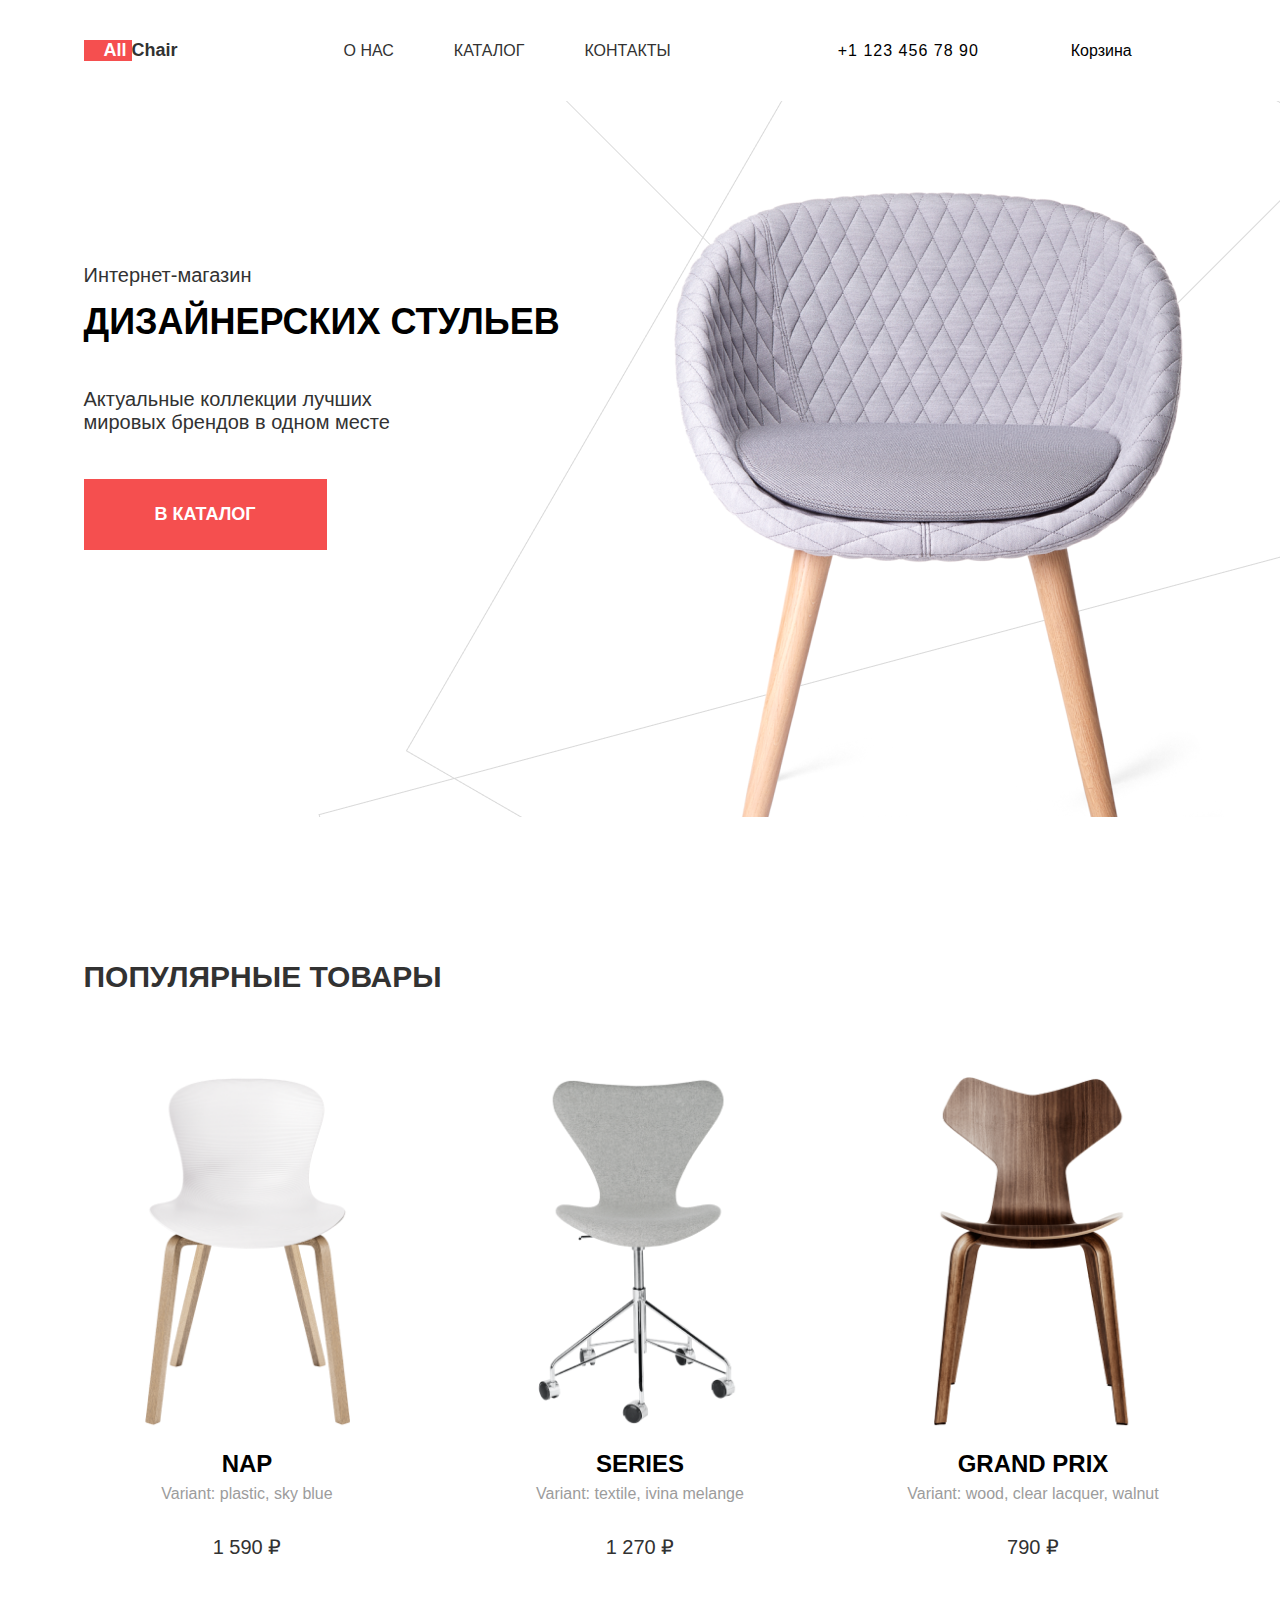
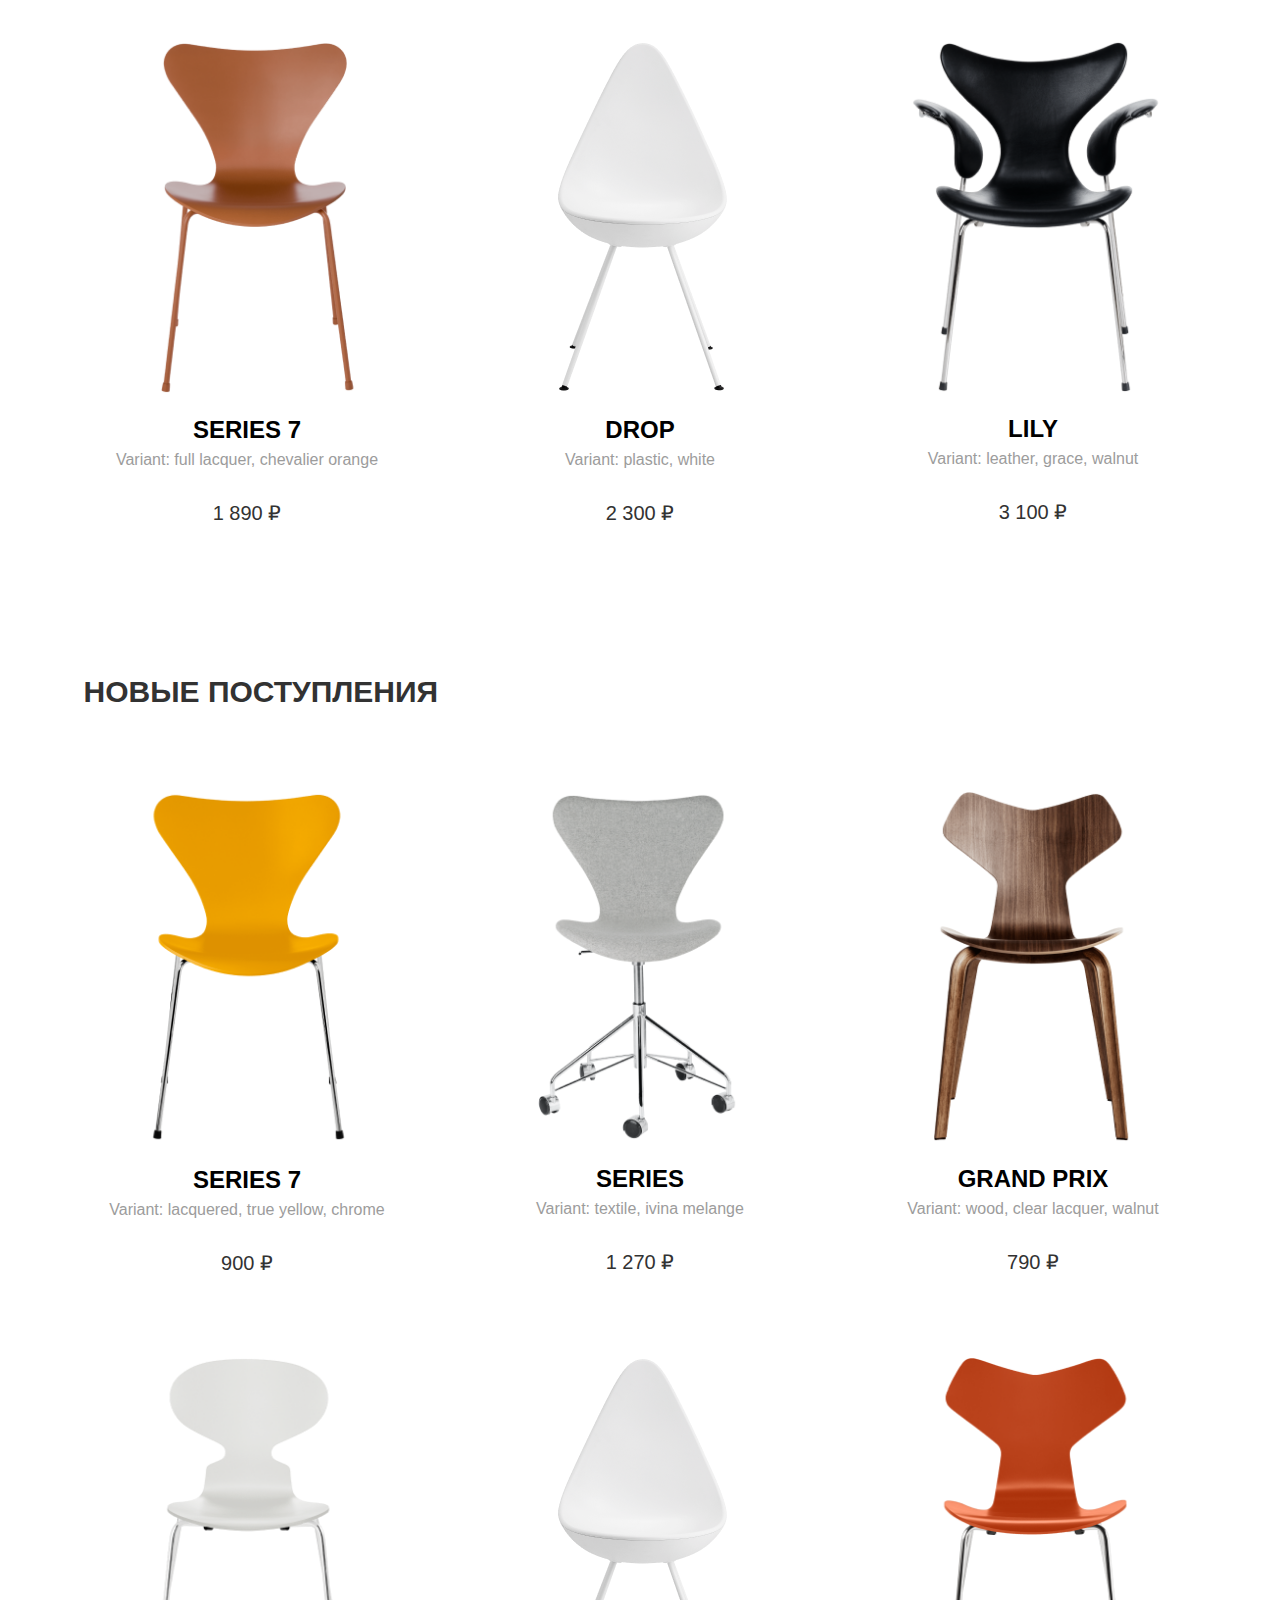
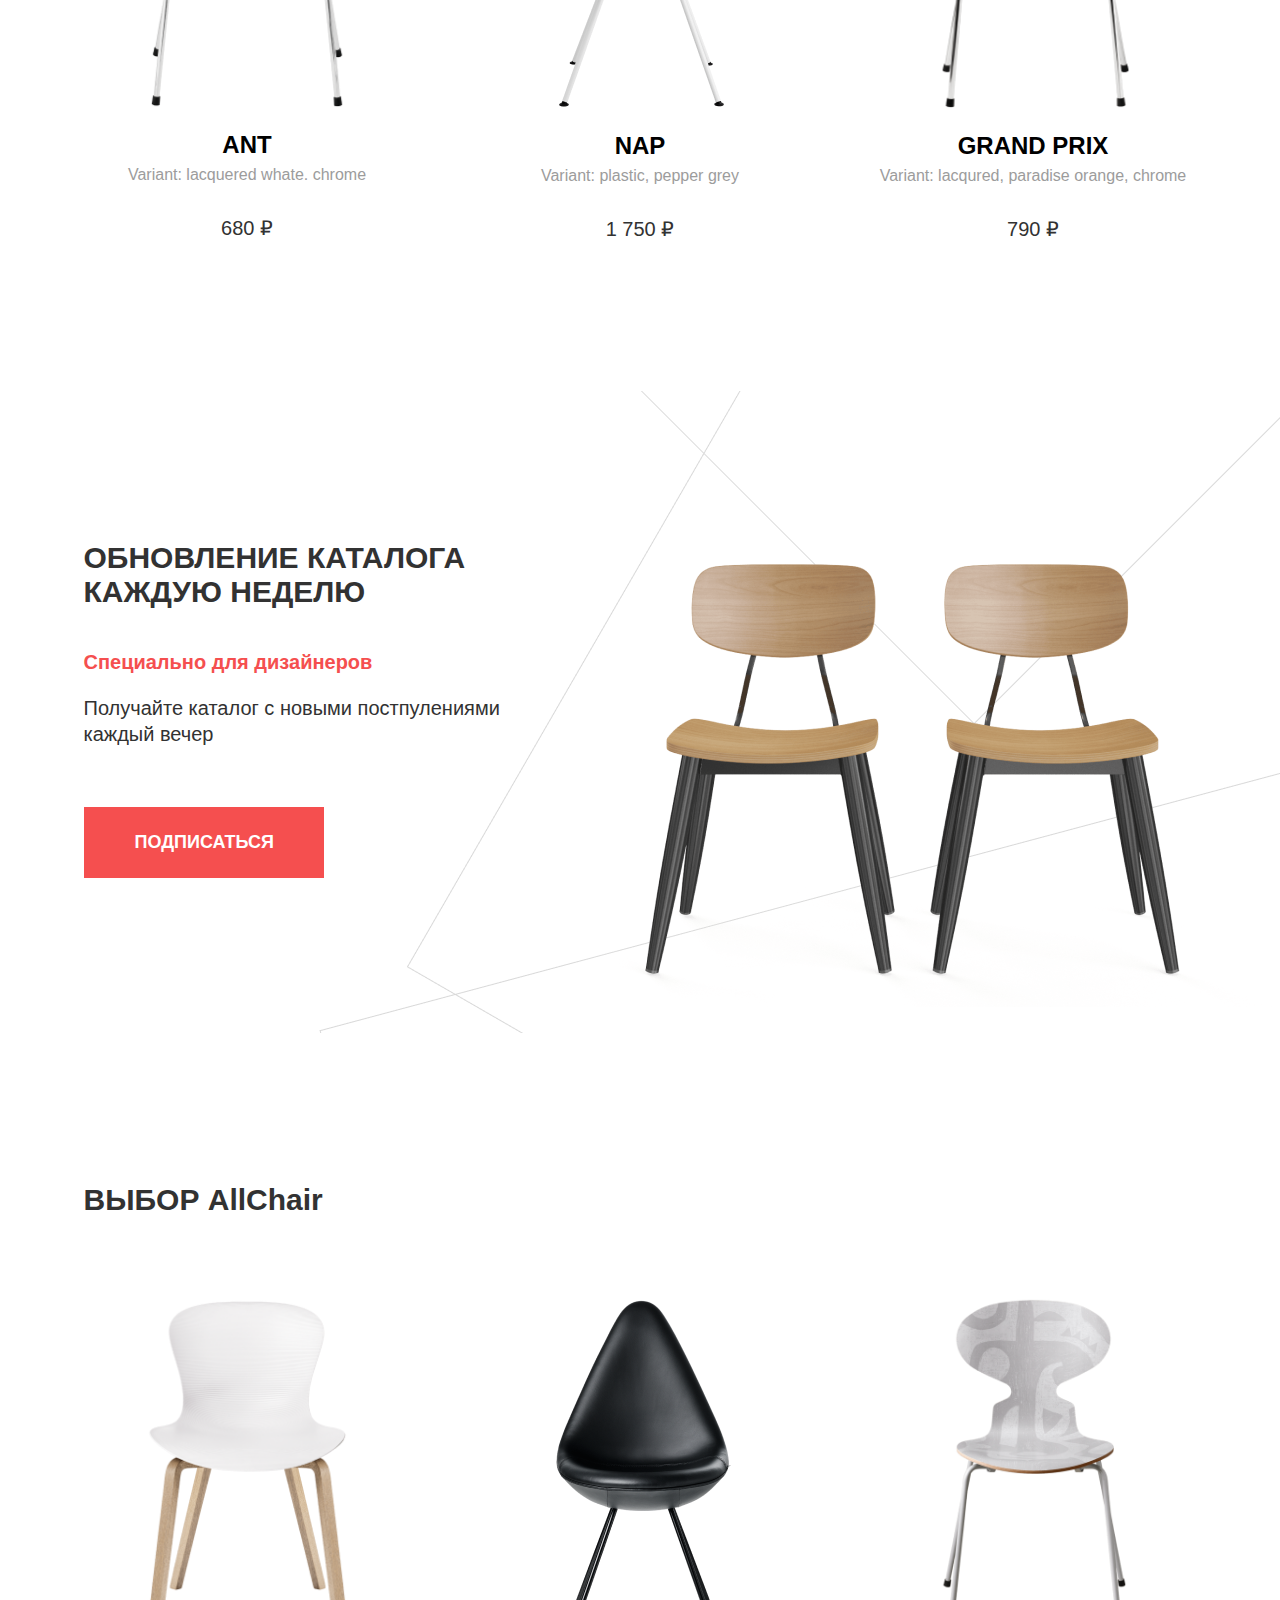
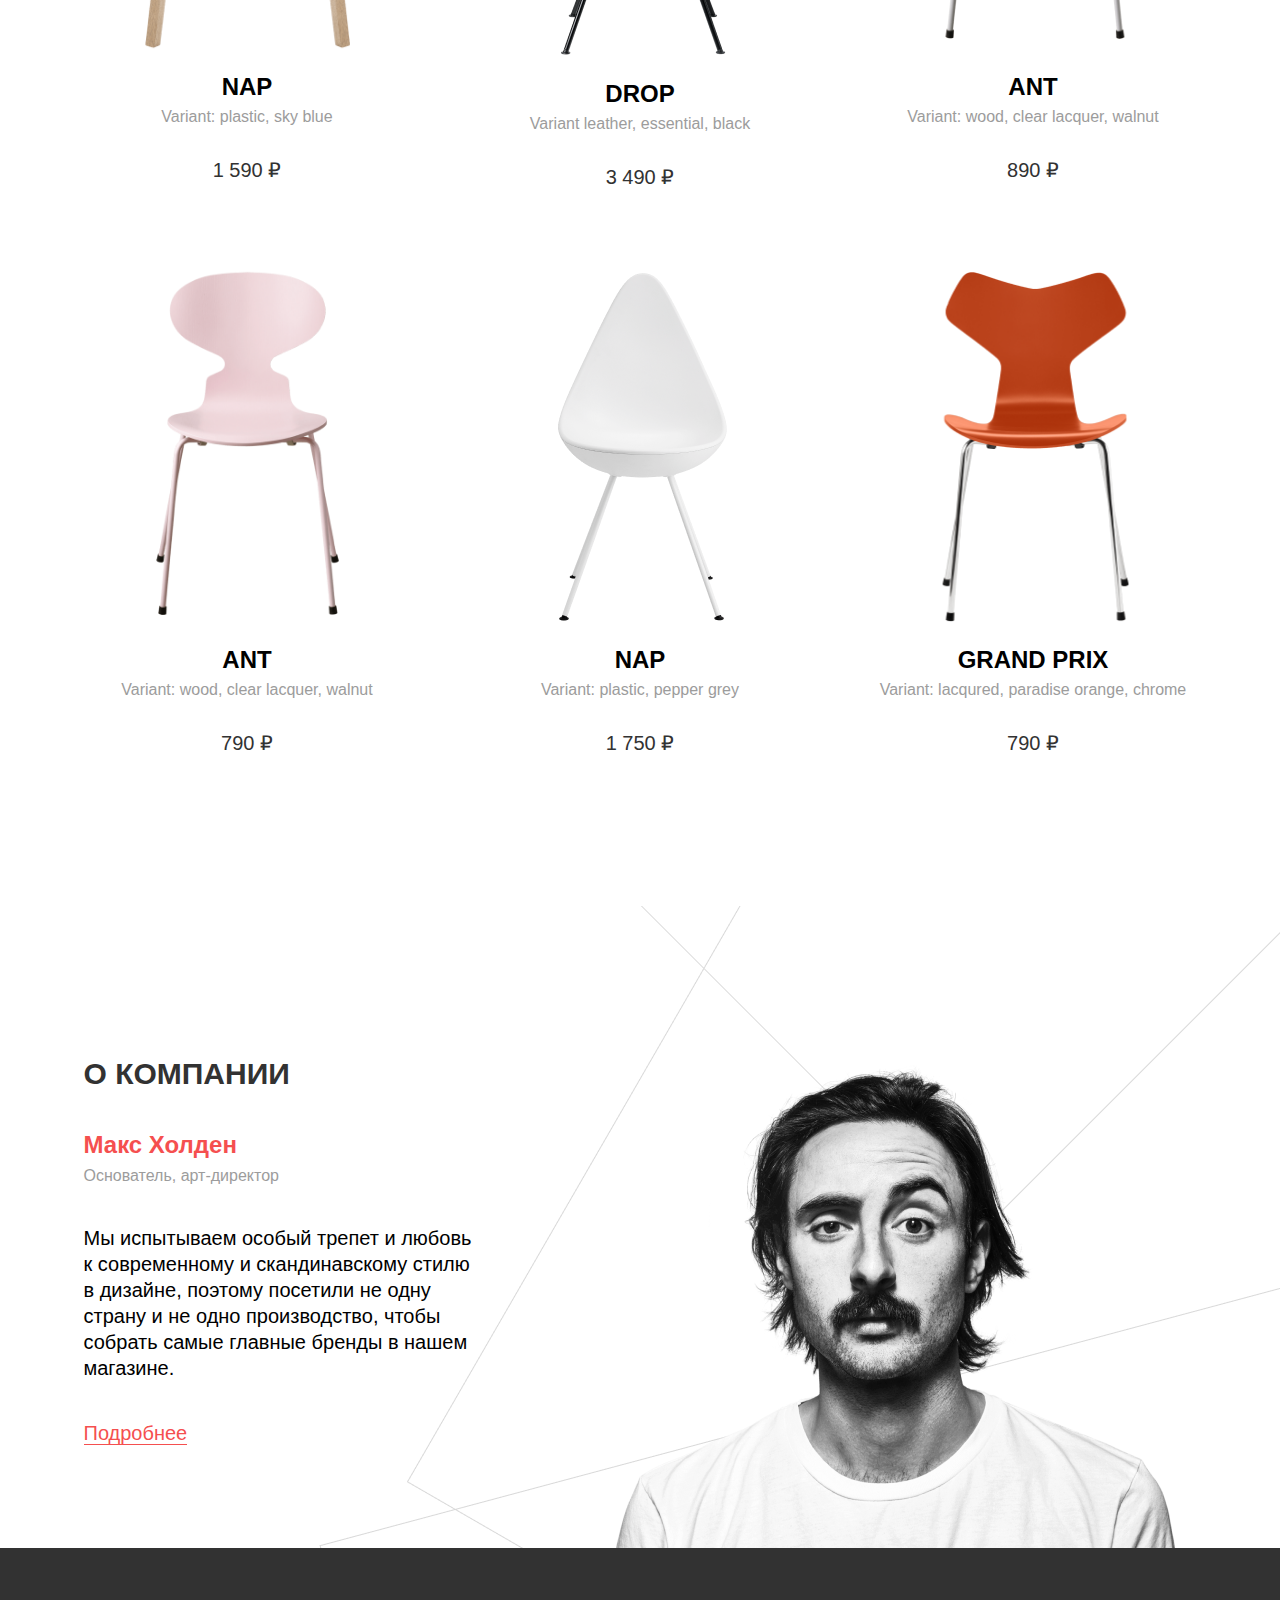
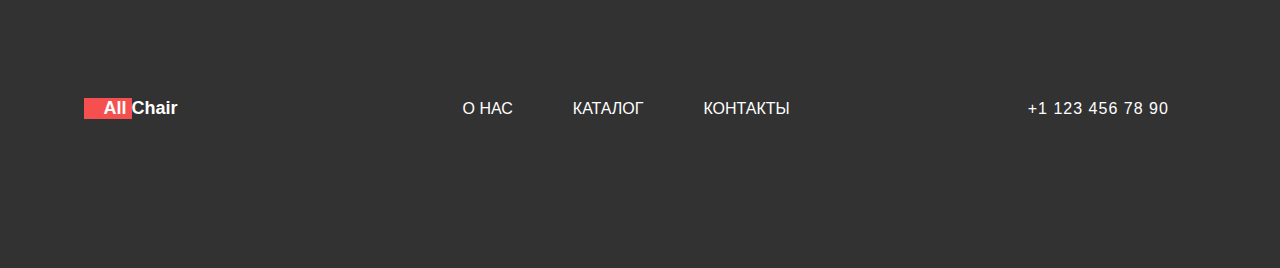
==== templates/index.html @ 181c8346 "Доделал рендер товара при клике" ====
<!DOCTYPE html>
<html lang="en">
<head>
    <meta charset="UTF-8">
    <title>Title</title>
    <link rel="stylesheet" href="../style/main/main.css">
</head>
<body>
<header>
    <div class="container">
        <div class="header__content">
            <section class="pink_bg logo">
                <a href="index.html">
                    <p class="logo__name"><span>All</span> Chair</p>
                </a>
            </section>
            <nav class="navigation">
                <ul>
                    <li class="navigation__text"><a href="about_us.html"><p>О НАС</p></a></li>
                    <li class="navigation__text"><a href="catalog.html"><p>КАТАЛОГ</p></a></li>
                    <li class="navigation__text"><a href="contact.html"><p>КОНТАКТЫ</p></a></li>
                </ul>
            </nav>
            <section class="header__content__phone">
                <p>+1 123 456 78 90</p>
            </section>
            <section class="header__content__cart">
                <p>Корзина</p>
            </section>
        </div>
    </div>
</header>
<div class="banner">
    <div class="container">
        <div class="banner__text">
            <p>Интернет-магазин</p>
            <h2>ДИЗАЙНЕРСКИХ СТУЛЬЕВ</h2>
            <p>Актуальные коллекции лучших<br>
                мировых брендов в одном месте</p>
            <a href="catalog.html"><button class="btn">В КАТАЛОГ</button></a>
        </div>
        <img class="banner__img" src="../img/other/banner.png" alt="">
    </div>
</div>
<main class="main">
    <div class="main__content container">
        <div class="goods">
            <h1 class="category">ПОПУЛЯРНЫЕ ТОВАРЫ</h1>
            <div class="goods__content popular-goods">
                <div class="product">
                    <img src="../img/products/Nap.png" alt="Nap">
                    <p class="product__name">NAP</p>
                    <p class="product__characteristics">Variant: plastic, sky blue</p>
                    <p class="product__price">1 590 ₽</p>
                </div>
                <div class="product">
                    <img src="../img/products/Series.png" alt="SERIES">
                    <p class="product__name">SERIES</p>
                    <p class="product__characteristics">Variant: textile, ivina melange</p>
                    <p class="product__price">1 270 ₽</p>
                </div>
                <div class="product">
                    <img src="../img/products/Grand%20Prix.png" alt="GRAND PRIX">
                    <p class="product__name">GRAND PRIX</p>
                    <p class="product__characteristics">Variant: wood, clear lacquer, walnut</p>
                    <p class="product__price">790 ₽</p>
                </div>
                <div class="product">
                    <img src="../img/products/Series_7.png" alt="Series_7">
                    <p class="product__name">SERIES 7</p>
                    <p class="product__characteristics">Variant: full lacquer, chevalier orange</p>
                    <p class="product__price">1 890 ₽</p>
                </div>
                <div class="product">
                    <img src="../img/products/Drop.png" alt="DROP">
                    <p class="product__name">DROP</p>
                    <p class="product__characteristics">Variant: plastic, white</p>
                    <p class="product__price">2 300 ₽</p>
                </div>
                <div class="product">
                    <img src="../img/products/Lily.png" alt="LILY">
                    <p class="product__name">LILY</p>
                    <p class="product__characteristics">Variant: leather, grace, walnut</p>
                    <p class="product__price">3 100 ₽</p>
                </div>
            </div>
            <div class="goods">
                <h1 class="category">НОВЫЕ ПОСТУПЛЕНИЯ</h1>
                <div class="goods__content new-goods">
                    <div class="product">
                        <img src="../img/products/Series_7_yellow.png" alt="Series_7">
                        <p class="product__name">SERIES 7</p>
                        <p class="product__characteristics">Variant: lacquered, true yellow, chrome</p>
                        <p class="product__price">900 ₽</p>
                    </div>
                    <div class="product">
                        <img src="../img/products/Series.png" alt="SERIES">
                        <p class="product__name">SERIES</p>
                        <p class="product__characteristics">Variant: textile, ivina melange</p>
                        <p class="product__price">1 270 ₽</p>
                    </div>
                    <div class="product">
                        <img src="../img/products/Grand%20Prix.png" alt="GRAND PRIX">
                        <p class="product__name">GRAND PRIX</p>
                        <p class="product__characteristics">Variant: wood, clear lacquer, walnut</p>
                        <p class="product__price">790 ₽</p>
                    </div>
                    <div class="product">
                        <img src="../img/products/Ant.png" alt="ANT">
                        <p class="product__name">ANT</p>
                        <p class="product__characteristics">Variant: lacquered whate. chrome</p>
                        <p class="product__price">680 ₽</p>
                    </div>
                    <div class="product">
                        <img src="../img/products/Nap-drop.png" alt="Nap">
                        <p class="product__name">NAP</p>
                        <p class="product__characteristics">Variant: plastic, pepper grey</p>
                        <p class="product__price">1 750 ₽</p>
                    </div>
                    <div class="product">
                        <img src="../img/products/Grand_prix_orange.png" alt="GRAND PRIX">
                        <p class="product__name">GRAND PRIX</p>
                        <p class="product__characteristics">Variant: lacqured, paradise orange, chrome</p>
                        <p class="product__price">790 ₽</p>
                    </div>
                </div>
            </div>
        </div>
        <div class="subscribe">
            <div class="subscribe__text">
                <h2 class="category">ОБНОВЛЕНИЕ КАТАЛОГА<br>
                    КАЖДУЮ НЕДЕЛЮ</h2>
                <p>Специально для дизайнеров</p>
                <p>Получайте каталог с новыми постпулениями<br>
                    каждый вечер</p>
                <button class="btn">ПОДПИСАТЬСЯ</button>
            </div>
            <img src="../img/other/double_chairs.png" alt="chairs">
        </div>
        <div class="goods">
            <h1 class="category">ВЫБОР AllChair</h1>
            <div class="goods__content our-choice">
                <div class="product">
                    <img src="../img/products/Nap.png" alt="Nap">
                    <p class="product__name">NAP</p>
                    <p class="product__characteristics">Variant: plastic, sky blue</p>
                    <p class="product__price">1 590 ₽</p>
                </div>
                <div class="product">
                    <img src="../img/products/Drop_black.png" alt="DROP">
                    <p class="product__name">DROP</p>
                    <p class="product__characteristics">Variant leather, essential, black</p>
                    <p class="product__price">3 490 ₽</p>
                </div>
                <div class="product">
                    <img src="../img/products/Ant_vinil.png" alt="ANT">
                    <p class="product__name">ANT</p>
                    <p class="product__characteristics">Variant: wood, clear lacquer, walnut</p>
                    <p class="product__price">890 ₽</p>
                </div>
                <div class="product">
                    <img src="../img/products/Ant_pink.png" alt="ANT">
                    <p class="product__name">ANT</p>
                    <p class="product__characteristics">Variant: wood, clear lacquer, walnut</p>
                    <p class="product__price">790 ₽</p>
                </div>
                <div class="product">
                    <img src="../img/products/Nap-drop.png" alt="Nap">
                    <p class="product__name">NAP</p>
                    <p class="product__characteristics">Variant: plastic, pepper grey</p>
                    <p class="product__price">1 750 ₽</p>
                </div>
                <div class="product">
                    <img src="../img/products/Grand_prix_orange.png" alt="GRAND PRIX">
                    <p class="product__name">GRAND PRIX</p>
                    <p class="product__characteristics">Variant: lacqured, paradise orange, chrome</p>
                    <p class="product__price">790 ₽</p>
                </div>
            </div>
        </div>
        <div class="about-us">
            <div class="about-us__text">
                <h1 class="category">О КОМПАНИИ</h1>
                <p class="people-name">Макс Холден</p>
                <p class="people-position">Основатель, арт-директор</p>
                <p class="people-thoughts">
                    Мы испытываем особый трепет и любовь<br>
                    к современному и скандинавскому стилю<br>
                    в дизайне, поэтому посетили не одну<br>
                    страну и не одно производство, чтобы<br>
                    собрать самые главные бренды в нашем<br>
                    магазине.
                </p>
                <a href="about_us.html">Подробнее</a>
            </div>
            <img src="../img/other/max-banner.png" alt="Max Holden">
        </div>
    </div>
</main>
<footer>
    <div class="container footer__content">
        <section class="pink_bg logo">
            <a href="index.html">
                <p class="logo__name"><span>All</span> Chair</p>
            </a>
        </section>
        <nav class="navigation">
            <ul>
                <li class="navigation__text"><a href="about_us.html"><p>О НАС</p></a></li>
                <li class="navigation__text"><a href="catalog.html"><p>КАТАЛОГ</p></a></li>
                <li class="navigation__text"><a href="contact.html"><p>КОНТАКТЫ</p></a></li>
            </ul>
        </nav>
        <section class="footer__content__phone">
            <p>+1 123 456 78 90</p>
        </section>
    </div>
</footer>
<script src="../js/productCard.js"></script>
</body>
</html>
---- style/main/main.css ----
@font-face {
  font-family: "Montserrat-Bold", "Montserrat-Medium", "Montserrat-Regular", sans-serif;
  src: url("../fonts/Montserrat-Bold.ttf");
  src: url("../fonts/Montserrat-Medium.ttf");
  src: url("../fonts/Montserrat-Regular.ttf");
}
.people-name {
  font-size: 24px;
  color: #f54f4f;
  font-weight: bold;
  padding-bottom: 8px;
}

.people-position {
  color: #9c9c9c;
  font-size: 16px;
}

.logo {
  display: flex;
  align-items: center;
  font-weight: bold;
  width: 48px;
  background-color: #f54f4f;
  transition: width 0.3s;
  position: absolute;
}
.logo:hover {
  width: 115px;
  color: white;
}
.logo a {
  text-decoration: none;
}
.logo a:hover {
  color: white;
}
.logo__name {
  font-size: 18px;
  color: #323232;
  z-index: 10;
  white-space: nowrap;
  padding-right: 15px;
  transition: color 0.3s;
}
.logo__name:hover {
  color: white;
}
.logo__name > span {
  font-size: 18px;
  padding-left: 20px;
  color: white;
  background-color: #f54f4f;
  width: 27px;
}

.category {
  font-size: 30px;
  font-weight: bold;
  color: #323232;
  margin-top: 150px;
  margin-bottom: 80px;
}

.product {
  text-align: center;
  transition: 0.4s;
}
.product:hover {
  transform: scale(1.2);
  cursor: pointer;
}
.product img {
  width: 309px;
}
.product__name {
  font-size: 24px;
  font-weight: bold;
  padding-top: 17px;
  padding-bottom: 7px;
}
.product__characteristics {
  font-size: 16px;
  color: #9c9c9c;
  white-space: nowrap;
}
.product__price {
  font-size: 20px;
  color: #323232;
  padding-top: 32px;
}

.btn {
  margin-top: 45px;
  padding: 24px 70px;
  background-color: #f54f4f;
  font-size: 18px;
  color: white;
  border: 1px solid #f54f4f;
  outline: none;
  font-weight: bold;
}
.btn:hover {
  box-shadow: 0 4px 10px rgba(245, 79, 79, 0.44);
  cursor: pointer;
}

.subscribe {
  position: relative;
  margin-top: 300px;
  height: 492px;
}
.subscribe__text {
  position: absolute;
  z-index: 10;
}
.subscribe__text p {
  font-size: 20px;
  color: #323232;
  line-height: 1.3;
}
.subscribe__text p:nth-child(2) {
  color: #f54f4f;
  font-weight: bold;
  padding-bottom: 20px;
}
.subscribe__text > .btn {
  margin-top: 60px;
  padding: 24px 49px 24px 50px;
}
.subscribe__text > .category {
  margin-top: 0;
  margin-bottom: 40px;
}
.subscribe img {
  position: relative;
  top: -150px;
  left: -405px;
  z-index: 1;
}

.banner {
  padding-top: 281px;
  background-color: #F6F6F4;
  height: 210px;
  width: 100%;
}
.banner > .container {
  position: relative;
}
.banner > .container > .category {
  margin: 0;
  font-size: 36px;
  padding-bottom: 168px;
  position: absolute;
  z-index: 10;
}
.banner__img {
  position: absolute;
  top: -180px;
  left: -406px;
}

.card {
  display: flex;
  z-index: 100;
  position: fixed;
  left: 27%;
  top: 20%;
  background-color: white;
  padding: 94px 76px 88px 46px;
}
.card > .close {
  position: absolute;
  width: 36px;
  height: 36px;
  right: 25px;
  top: 25px;
  cursor: pointer;
}
.card > .container {
  background-color: rgba(0, 0, 0, 0.5);
}
.card img {
  width: 382px;
  height: 438px;
}
.card__name {
  font-size: 30px;
  color: #323232;
  font-weight: bold;
  padding-bottom: 15px;
}
.card__vendorCode {
  font-size: 16px;
  color: #9c9c9c;
  padding-bottom: 23px;
}
.card__price {
  font-size: 24px;
  color: #323232;
}
.card__info > .btn {
  margin-top: 34px;
  margin-bottom: 45px;
  padding: 23px 64px 25px 72px;
}
.card__aboutGoods {
  font-size: 16px;
  color: #323232;
  line-height: 1.3;
}

* {
  margin: 0;
  padding: 0;
  font-family: "Montserrat", sans-serif;
}

.container {
  width: 1113px;
  margin: 0 auto;
}

header {
  padding: 40px 0;
  position: fixed;
  z-index: 101;
  background-color: white;
  width: 100%;
}

.header__content {
  display: flex;
}
.header__content__phone {
  margin-right: 92px;
  margin-top: 2px;
  font-size: 16px;
  font-weight: 500;
  letter-spacing: 1px;
}
.header__content__cart {
  margin-top: 2px;
  font-size: 16px;
  font-weight: 500;
}
.header__content__cart:hover {
  color: #f54f4f;
  cursor: pointer;
}

.navigation {
  margin-left: 260px;
  margin-right: 167px;
  margin-top: 2px;
}
.navigation ul {
  display: flex;
  list-style-type: none;
}
.navigation__text {
  font-size: 16px;
  font-weight: 500;
  padding-right: 60px;
}
.navigation__text a {
  text-decoration: none;
  color: #323232;
}
.navigation__text a:hover {
  color: #f54f4f;
}
.navigation__text:last-child {
  padding-right: 0;
}

footer {
  background-color: #323232;
  padding: 150px 0;
}

.footer__content {
  display: flex;
}
.footer__content > .logo > a > .logo__name {
  color: white;
}
.footer__content__phone {
  margin-top: 2px;
  font-size: 16px;
  font-weight: 500;
  color: white;
  letter-spacing: 1px;
}
.footer__content > .navigation {
  margin-left: 379px;
  margin-right: 238px;
}
.footer__content > .navigation ul .navigation__text a {
  color: white;
}
.footer__content > .navigation ul .navigation__text a:hover {
  color: #f54f4f;
}

.people-name {
  font-size: 24px;
  color: #f54f4f;
  font-weight: bold;
  padding-bottom: 8px;
}

.people-position {
  color: #9c9c9c;
  font-size: 16px;
}

.logo {
  display: flex;
  align-items: center;
  font-weight: bold;
  width: 48px;
  background-color: #f54f4f;
  transition: width 0.3s;
  position: absolute;
}
.logo:hover {
  width: 115px;
  color: white;
}
.logo a {
  text-decoration: none;
}
.logo a:hover {
  color: white;
}
.logo__name {
  font-size: 18px;
  color: #323232;
  z-index: 10;
  white-space: nowrap;
  padding-right: 15px;
  transition: color 0.3s;
}
.logo__name:hover {
  color: white;
}
.logo__name > span {
  font-size: 18px;
  padding-left: 20px;
  color: white;
  background-color: #f54f4f;
  width: 27px;
}

.category {
  font-size: 30px;
  font-weight: bold;
  color: #323232;
  margin-top: 150px;
  margin-bottom: 80px;
}

.product {
  text-align: center;
  transition: 0.4s;
}
.product:hover {
  transform: scale(1.2);
  cursor: pointer;
}
.product img {
  width: 309px;
}
.product__name {
  font-size: 24px;
  font-weight: bold;
  padding-top: 17px;
  padding-bottom: 7px;
}
.product__characteristics {
  font-size: 16px;
  color: #9c9c9c;
  white-space: nowrap;
}
.product__price {
  font-size: 20px;
  color: #323232;
  padding-top: 32px;
}

.btn {
  margin-top: 45px;
  padding: 24px 70px;
  background-color: #f54f4f;
  font-size: 18px;
  color: white;
  border: 1px solid #f54f4f;
  outline: none;
  font-weight: bold;
}
.btn:hover {
  box-shadow: 0 4px 10px rgba(245, 79, 79, 0.44);
  cursor: pointer;
}

.subscribe {
  position: relative;
  margin-top: 300px;
  height: 492px;
}
.subscribe__text {
  position: absolute;
  z-index: 10;
}
.subscribe__text p {
  font-size: 20px;
  color: #323232;
  line-height: 1.3;
}
.subscribe__text p:nth-child(2) {
  color: #f54f4f;
  font-weight: bold;
  padding-bottom: 20px;
}
.subscribe__text > .btn {
  margin-top: 60px;
  padding: 24px 49px 24px 50px;
}
.subscribe__text > .category {
  margin-top: 0;
  margin-bottom: 40px;
}
.subscribe img {
  position: relative;
  top: -150px;
  left: -405px;
  z-index: 1;
}

.banner {
  padding-top: 281px;
  background-color: #F6F6F4;
  height: 210px;
  width: 100%;
}
.banner > .container {
  position: relative;
}
.banner > .container > .category {
  margin: 0;
  font-size: 36px;
  padding-bottom: 168px;
  position: absolute;
  z-index: 10;
}
.banner__img {
  position: absolute;
  top: -180px;
  left: -406px;
}

.card {
  display: flex;
  z-index: 100;
  position: fixed;
  left: 27%;
  top: 20%;
  background-color: white;
  padding: 94px 76px 88px 46px;
}
.card > .close {
  position: absolute;
  width: 36px;
  height: 36px;
  right: 25px;
  top: 25px;
  cursor: pointer;
}
.card > .container {
  background-color: rgba(0, 0, 0, 0.5);
}
.card img {
  width: 382px;
  height: 438px;
}
.card__name {
  font-size: 30px;
  color: #323232;
  font-weight: bold;
  padding-bottom: 15px;
}
.card__vendorCode {
  font-size: 16px;
  color: #9c9c9c;
  padding-bottom: 23px;
}
.card__price {
  font-size: 24px;
  color: #323232;
}
.card__info > .btn {
  margin-top: 34px;
  margin-bottom: 45px;
  padding: 23px 64px 25px 72px;
}
.card__aboutGoods {
  font-size: 16px;
  color: #323232;
  line-height: 1.3;
}

main {
  overflow: hidden;
  padding-top: 102px;
}

.banner {
  background-color: transparent;
  height: 427px;
}
.banner__text {
  position: absolute;
  z-index: 10;
  top: -17px;
}
.banner__text p {
  font-size: 20px;
  color: #323232;
}
.banner__text h2 {
  font-size: 36px;
  padding-top: 14px;
  padding-bottom: 45px;
}

.goods__content {
  display: grid;
  grid-template-columns: repeat(3, 327px);
  row-gap: 80px;
  column-gap: 66px;
}

.about-us {
  margin-top: 202px;
  position: relative;
  height: 591px;
}
.about-us__text {
  position: absolute;
  z-index: 10;
}
.about-us__text > .category {
  margin-top: 100px;
  margin-bottom: 40px;
}
.about-us__text > .people-position {
  padding-bottom: 40px;
}
.about-us__text > .people-thoughts {
  font-size: 20px;
  line-height: 1.3;
  padding-bottom: 41px;
}
.about-us__text > a {
  color: #f54f4f;
  font-size: 20px;
  text-decoration: none;
  border-bottom: 1px solid #f54f4f;
}
.about-us__text > a:hover {
  color: #323232;
  border-bottom: 1px solid #323232;
}
.about-us > img {
  position: relative;
  top: -51px;
  left: -405px;
  z-index: 1;
}

/*# sourceMappingURL=main.css.map */
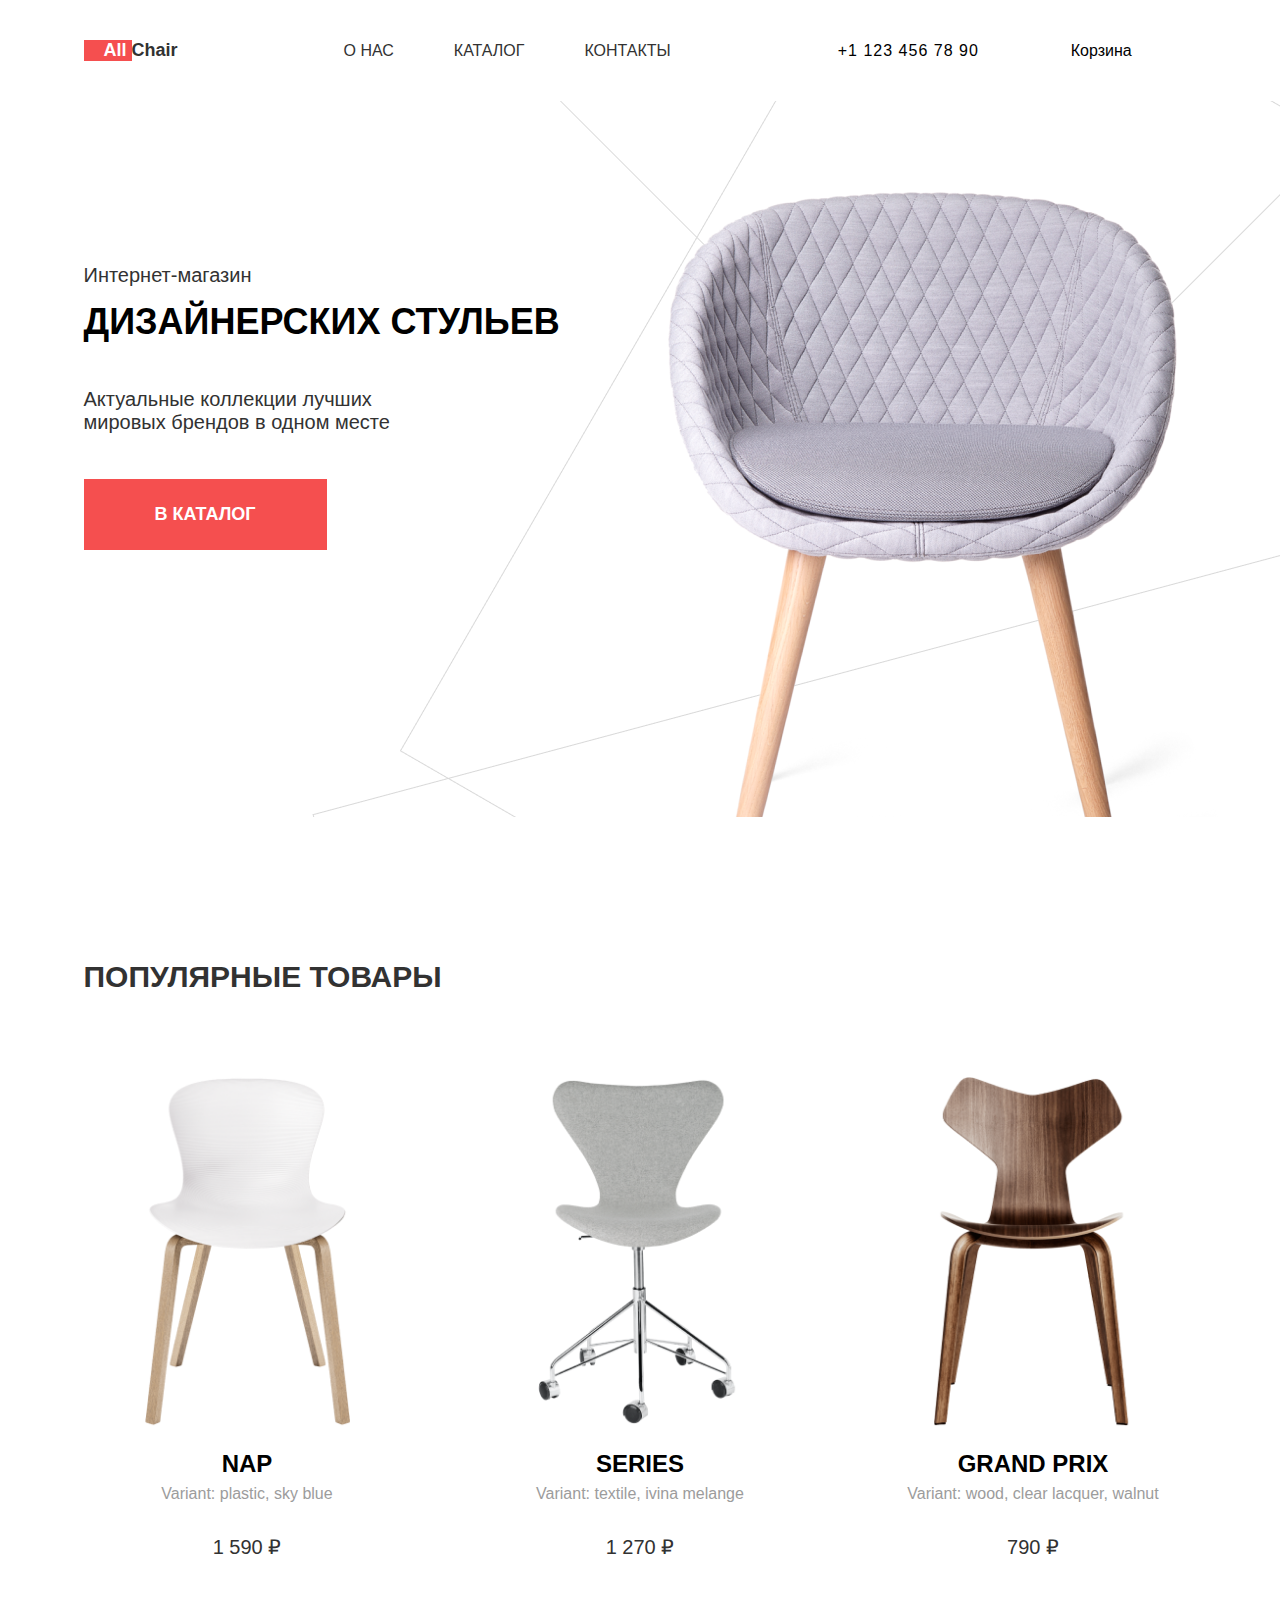
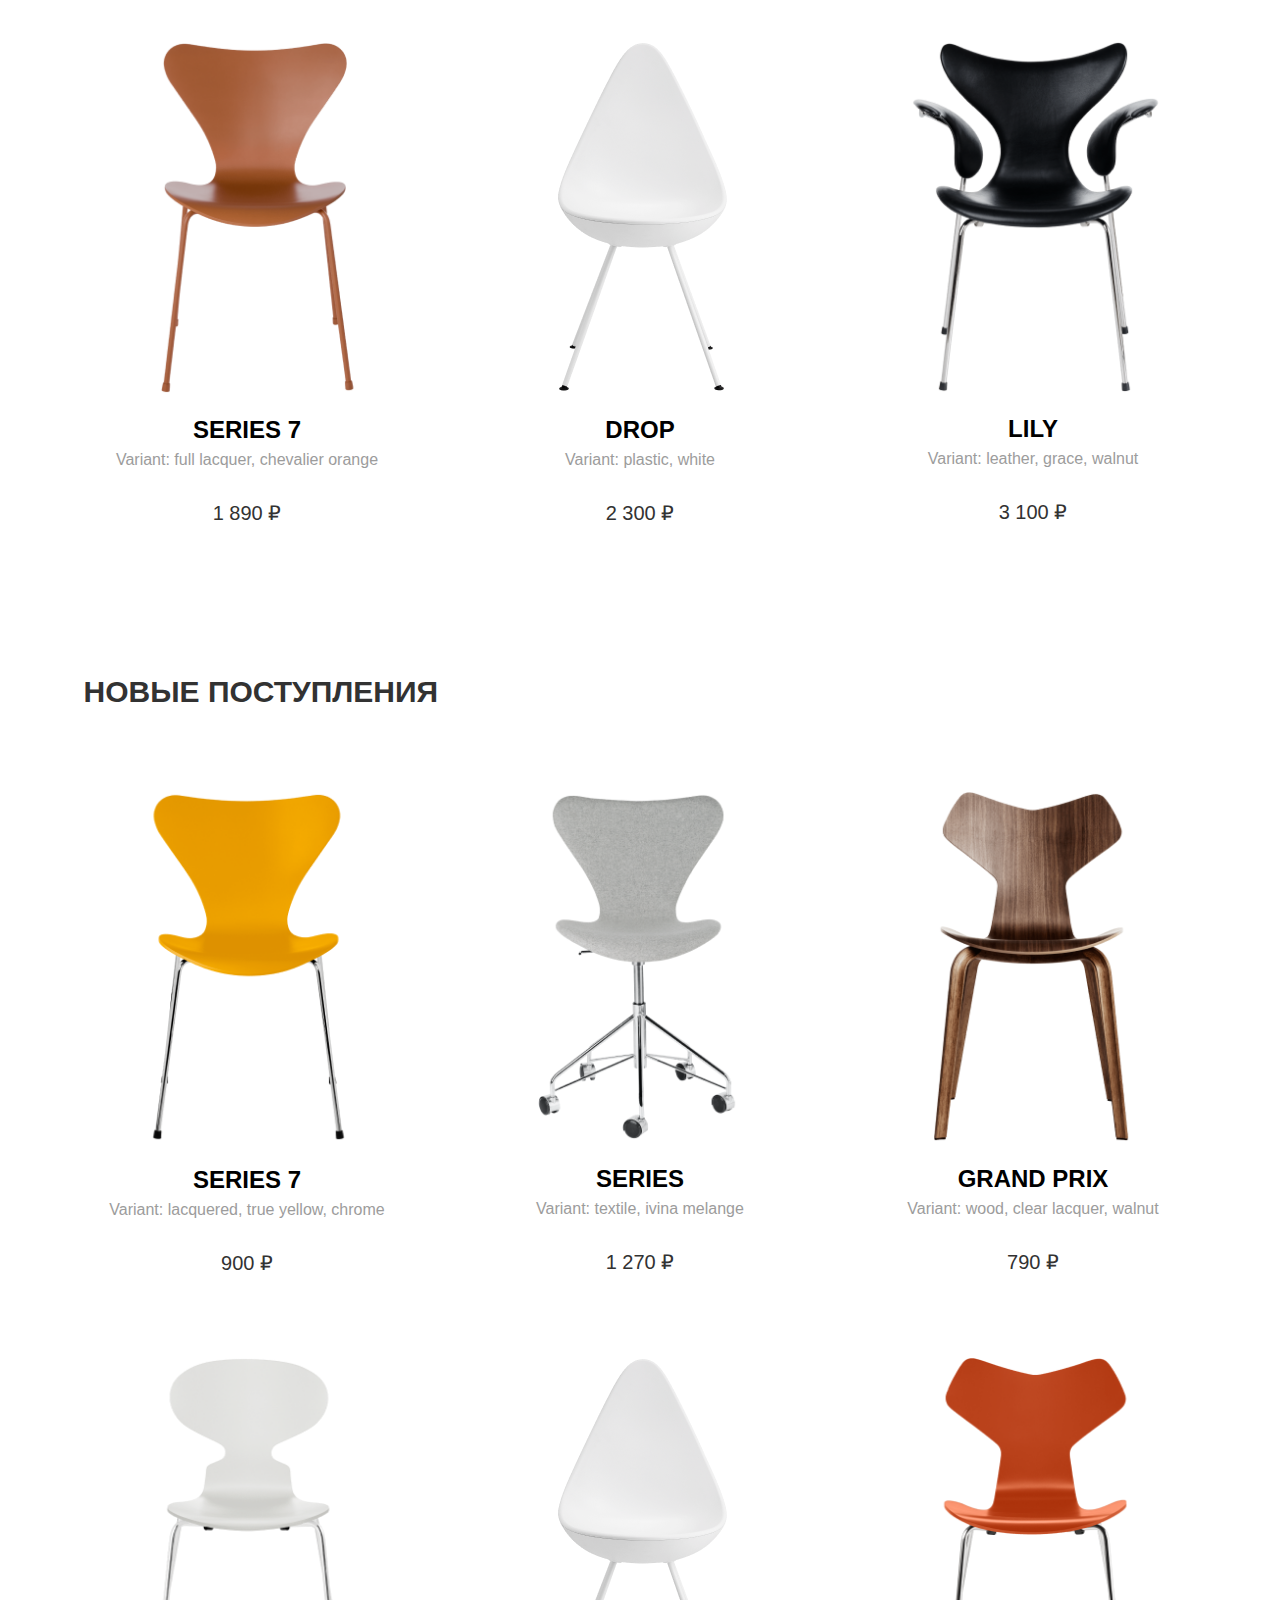
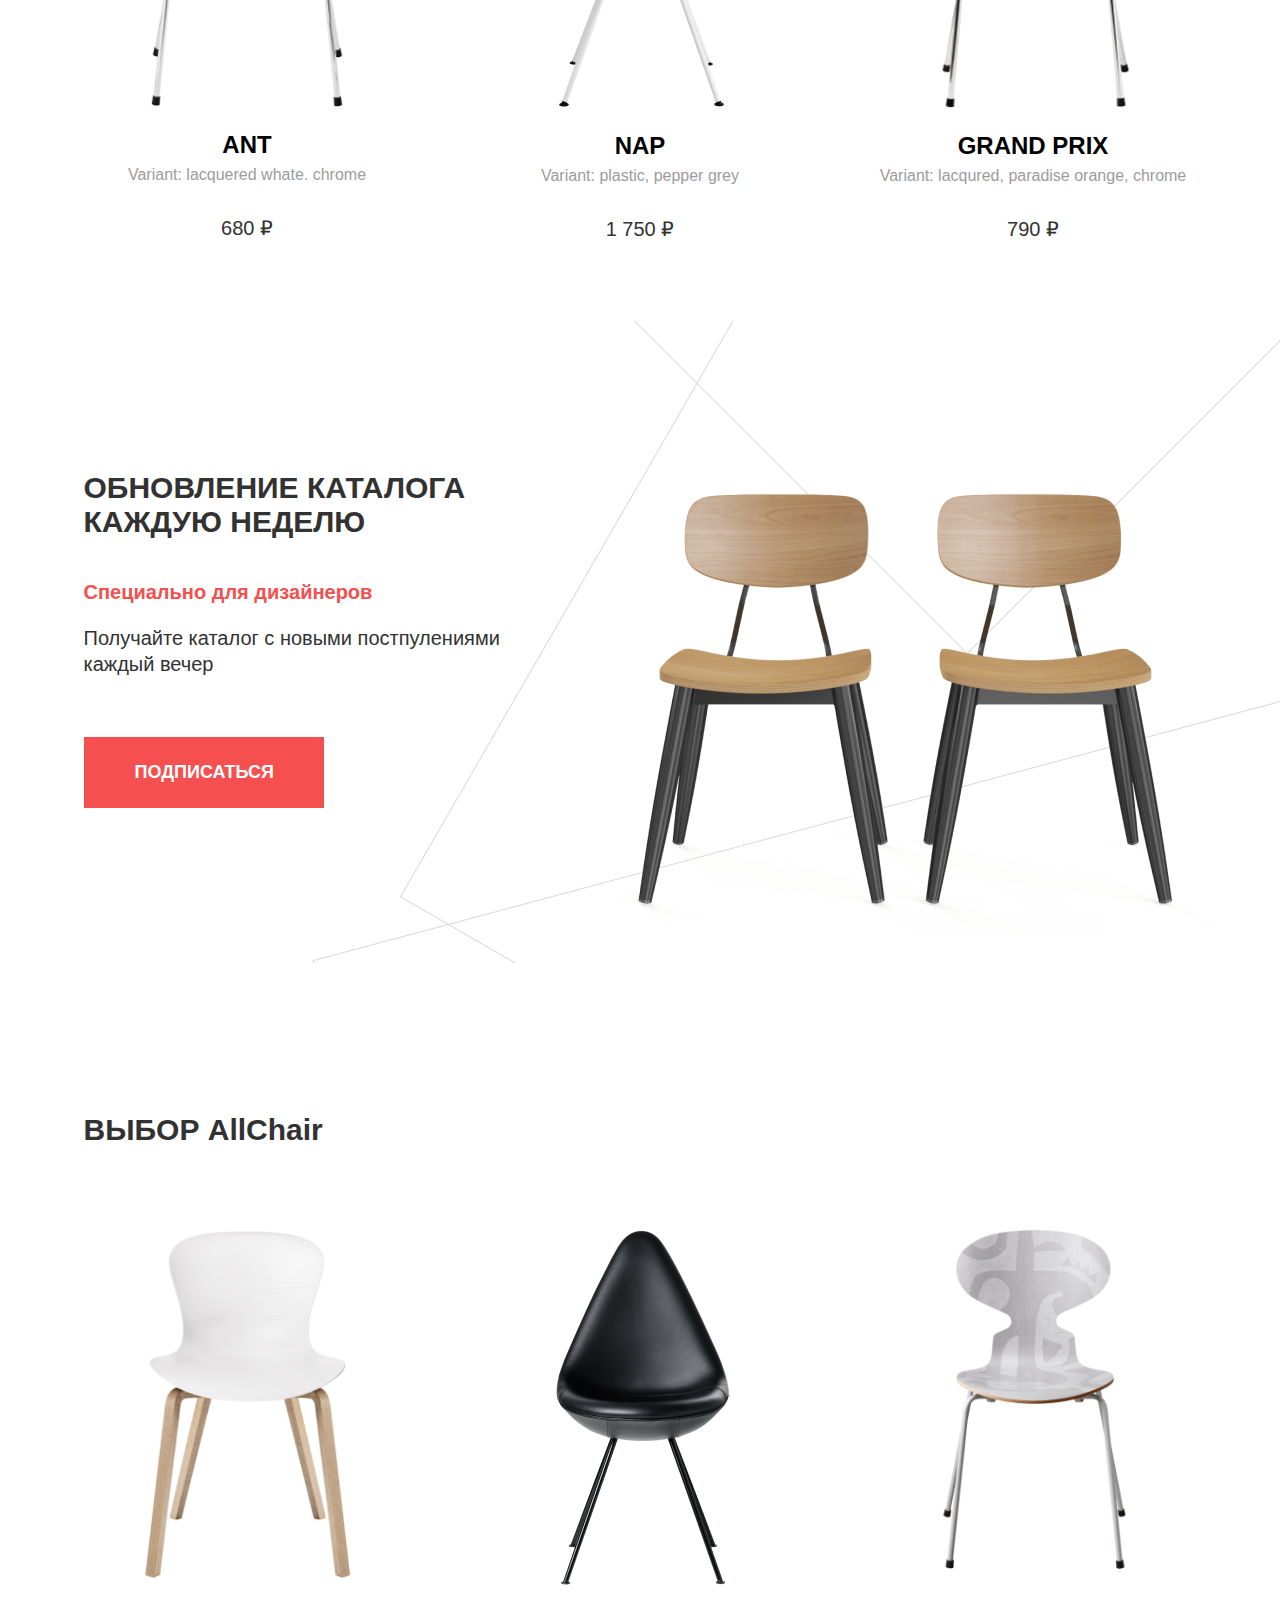
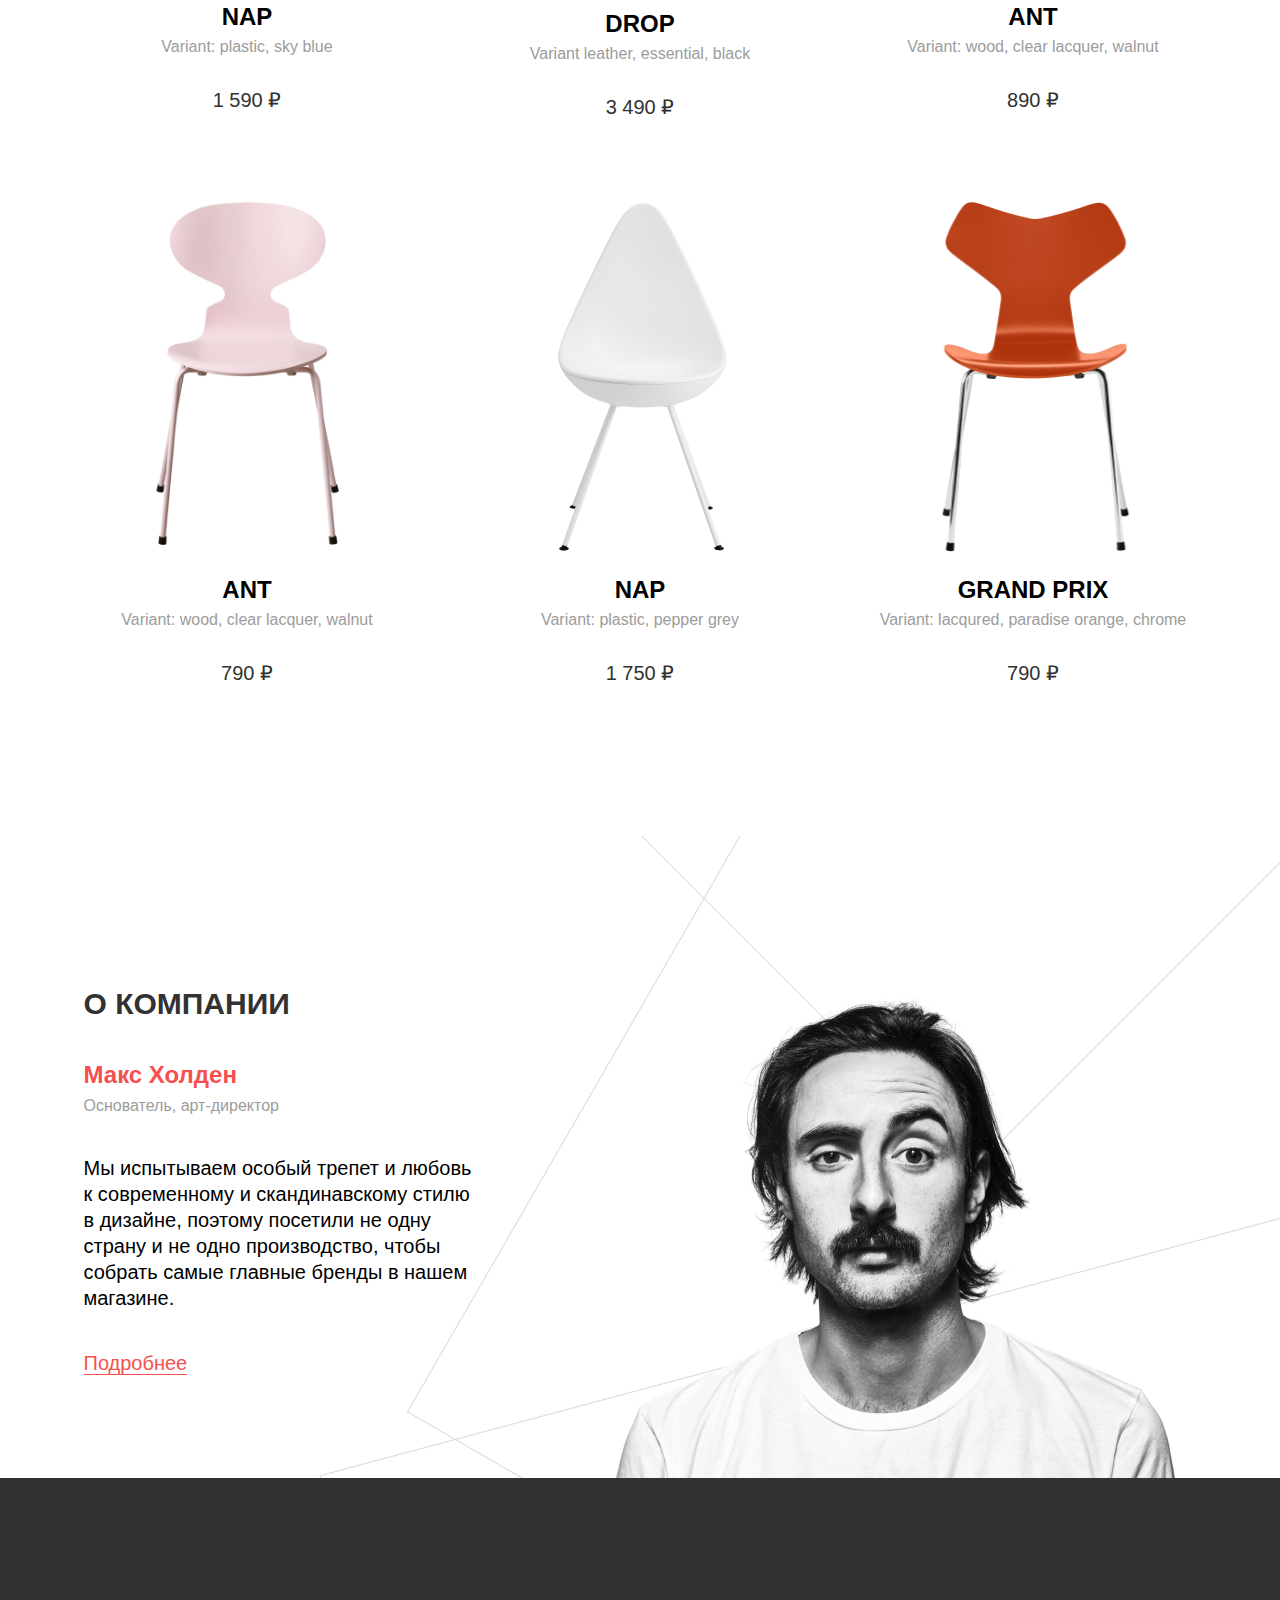
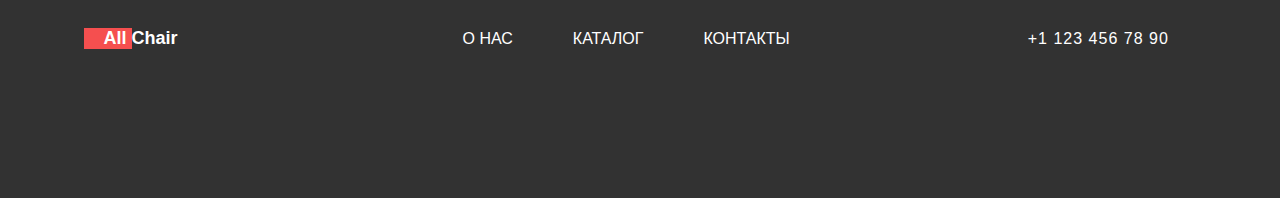
==== commit 865783c1: "Мелкие правки" ====
--- a/templates/index.html
+++ b/templates/index.html
@@ -133,7 +133,7 @@
                 <p>Специально для дизайнеров</p>
                 <p>Получайте каталог с новыми постпулениями<br>
                     каждый вечер</p>
-                <button class="btn">ПОДПИСАТЬСЯ</button>
+                <button id="subscribe-btn" class="btn">ПОДПИСАТЬСЯ</button>
             </div>
             <img src="../img/other/double_chairs.png" alt="chairs">
         </div>
@@ -217,5 +217,6 @@
     </div>
 </footer>
 <script src="../js/productCard.js"></script>
+<script src="../js/feedback.js"></script>
 </body>
 </html>--- a/style/main/main.css
+++ b/style/main/main.css
@@ -4,6 +4,101 @@
   src: url("../fonts/Montserrat-Medium.ttf");
   src: url("../fonts/Montserrat-Regular.ttf");
 }
+.subscribe-card {
+  z-index: 100;
+  position: fixed;
+  left: 33%;
+  top: 16%;
+  background-color: white;
+}
+.subscribe-card__text {
+  color: #323232;
+  padding-left: 76px;
+}
+.subscribe-card__text:nth-child(3) {
+  font-size: 30px;
+  font-weight: bold;
+  padding-top: 48px;
+  padding-bottom: 24px;
+}
+.subscribe-card__text:nth-child(4) {
+  font-size: 20px;
+}
+.subscribe-card form {
+  padding-bottom: 69px;
+}
+.subscribe-card form > input {
+  padding: 24px 9px 24px 28px;
+  border: 1px solid #9c9c9c;
+  outline: none;
+  font-size: 18px;
+  color: #9c9c9c;
+  margin-left: 76px;
+}
+.subscribe-card form > .btn {
+  padding: 24px 49px 24px 50px;
+  margin-left: 26px;
+  margin-top: 29px;
+}
+.subscribe-card > .close {
+  position: absolute;
+  width: 36px;
+  height: 36px;
+  right: 25px;
+  top: 25px;
+  cursor: pointer;
+}
+
+.card {
+  display: flex;
+  z-index: 100;
+  position: fixed;
+  left: 27%;
+  top: 20%;
+  background-color: white;
+  padding: 94px 76px 88px 46px;
+}
+.card > .close {
+  position: absolute;
+  width: 36px;
+  height: 36px;
+  right: 25px;
+  top: 25px;
+  cursor: pointer;
+}
+.card > .container {
+  background-color: rgba(0, 0, 0, 0.5);
+}
+.card img {
+  width: 382px;
+  height: 438px;
+}
+.card__name {
+  font-size: 30px;
+  color: #323232;
+  font-weight: bold;
+  padding-bottom: 15px;
+}
+.card__vendorCode {
+  font-size: 16px;
+  color: #9c9c9c;
+  padding-bottom: 23px;
+}
+.card__price {
+  font-size: 24px;
+  color: #323232;
+}
+.card__info > .btn {
+  margin-top: 34px;
+  margin-bottom: 45px;
+  padding: 23px 64px 25px 72px;
+}
+.card__aboutGoods {
+  font-size: 16px;
+  color: #323232;
+  line-height: 1.3;
+}
+
 .people-name {
   font-size: 24px;
   color: #f54f4f;
@@ -107,7 +202,7 @@
 
 .subscribe {
   position: relative;
-  margin-top: 300px;
+  margin-top: 230px;
   height: 492px;
 }
 .subscribe__text {
@@ -133,9 +228,9 @@
   margin-bottom: 40px;
 }
 .subscribe img {
-  position: relative;
+  position: absolute;
   top: -150px;
-  left: -405px;
+  left: -412px;
   z-index: 1;
 }
 
@@ -158,7 +253,16 @@
 .banner__img {
   position: absolute;
   top: -180px;
-  left: -406px;
+  left: -412px;
+}
+
+.invisible {
+  z-index: 10000;
+  position: fixed;
+  width: 100%;
+  top: 0;
+  height: 100%;
+  left: 0;
 }
 
 .card {
@@ -302,6 +406,101 @@
 }
 .footer__content > .navigation ul .navigation__text a:hover {
   color: #f54f4f;
+}
+
+.subscribe-card {
+  z-index: 100;
+  position: fixed;
+  left: 33%;
+  top: 16%;
+  background-color: white;
+}
+.subscribe-card__text {
+  color: #323232;
+  padding-left: 76px;
+}
+.subscribe-card__text:nth-child(3) {
+  font-size: 30px;
+  font-weight: bold;
+  padding-top: 48px;
+  padding-bottom: 24px;
+}
+.subscribe-card__text:nth-child(4) {
+  font-size: 20px;
+}
+.subscribe-card form {
+  padding-bottom: 69px;
+}
+.subscribe-card form > input {
+  padding: 24px 9px 24px 28px;
+  border: 1px solid #9c9c9c;
+  outline: none;
+  font-size: 18px;
+  color: #9c9c9c;
+  margin-left: 76px;
+}
+.subscribe-card form > .btn {
+  padding: 24px 49px 24px 50px;
+  margin-left: 26px;
+  margin-top: 29px;
+}
+.subscribe-card > .close {
+  position: absolute;
+  width: 36px;
+  height: 36px;
+  right: 25px;
+  top: 25px;
+  cursor: pointer;
+}
+
+.card {
+  display: flex;
+  z-index: 100;
+  position: fixed;
+  left: 27%;
+  top: 20%;
+  background-color: white;
+  padding: 94px 76px 88px 46px;
+}
+.card > .close {
+  position: absolute;
+  width: 36px;
+  height: 36px;
+  right: 25px;
+  top: 25px;
+  cursor: pointer;
+}
+.card > .container {
+  background-color: rgba(0, 0, 0, 0.5);
+}
+.card img {
+  width: 382px;
+  height: 438px;
+}
+.card__name {
+  font-size: 30px;
+  color: #323232;
+  font-weight: bold;
+  padding-bottom: 15px;
+}
+.card__vendorCode {
+  font-size: 16px;
+  color: #9c9c9c;
+  padding-bottom: 23px;
+}
+.card__price {
+  font-size: 24px;
+  color: #323232;
+}
+.card__info > .btn {
+  margin-top: 34px;
+  margin-bottom: 45px;
+  padding: 23px 64px 25px 72px;
+}
+.card__aboutGoods {
+  font-size: 16px;
+  color: #323232;
+  line-height: 1.3;
 }
 
 .people-name {
@@ -407,7 +606,7 @@
 
 .subscribe {
   position: relative;
-  margin-top: 300px;
+  margin-top: 230px;
   height: 492px;
 }
 .subscribe__text {
@@ -433,9 +632,9 @@
   margin-bottom: 40px;
 }
 .subscribe img {
-  position: relative;
+  position: absolute;
   top: -150px;
-  left: -405px;
+  left: -412px;
   z-index: 1;
 }
 
@@ -458,7 +657,16 @@
 .banner__img {
   position: absolute;
   top: -180px;
-  left: -406px;
+  left: -412px;
+}
+
+.invisible {
+  z-index: 10000;
+  position: fixed;
+  width: 100%;
+  top: 0;
+  height: 100%;
+  left: 0;
 }
 
 .card {
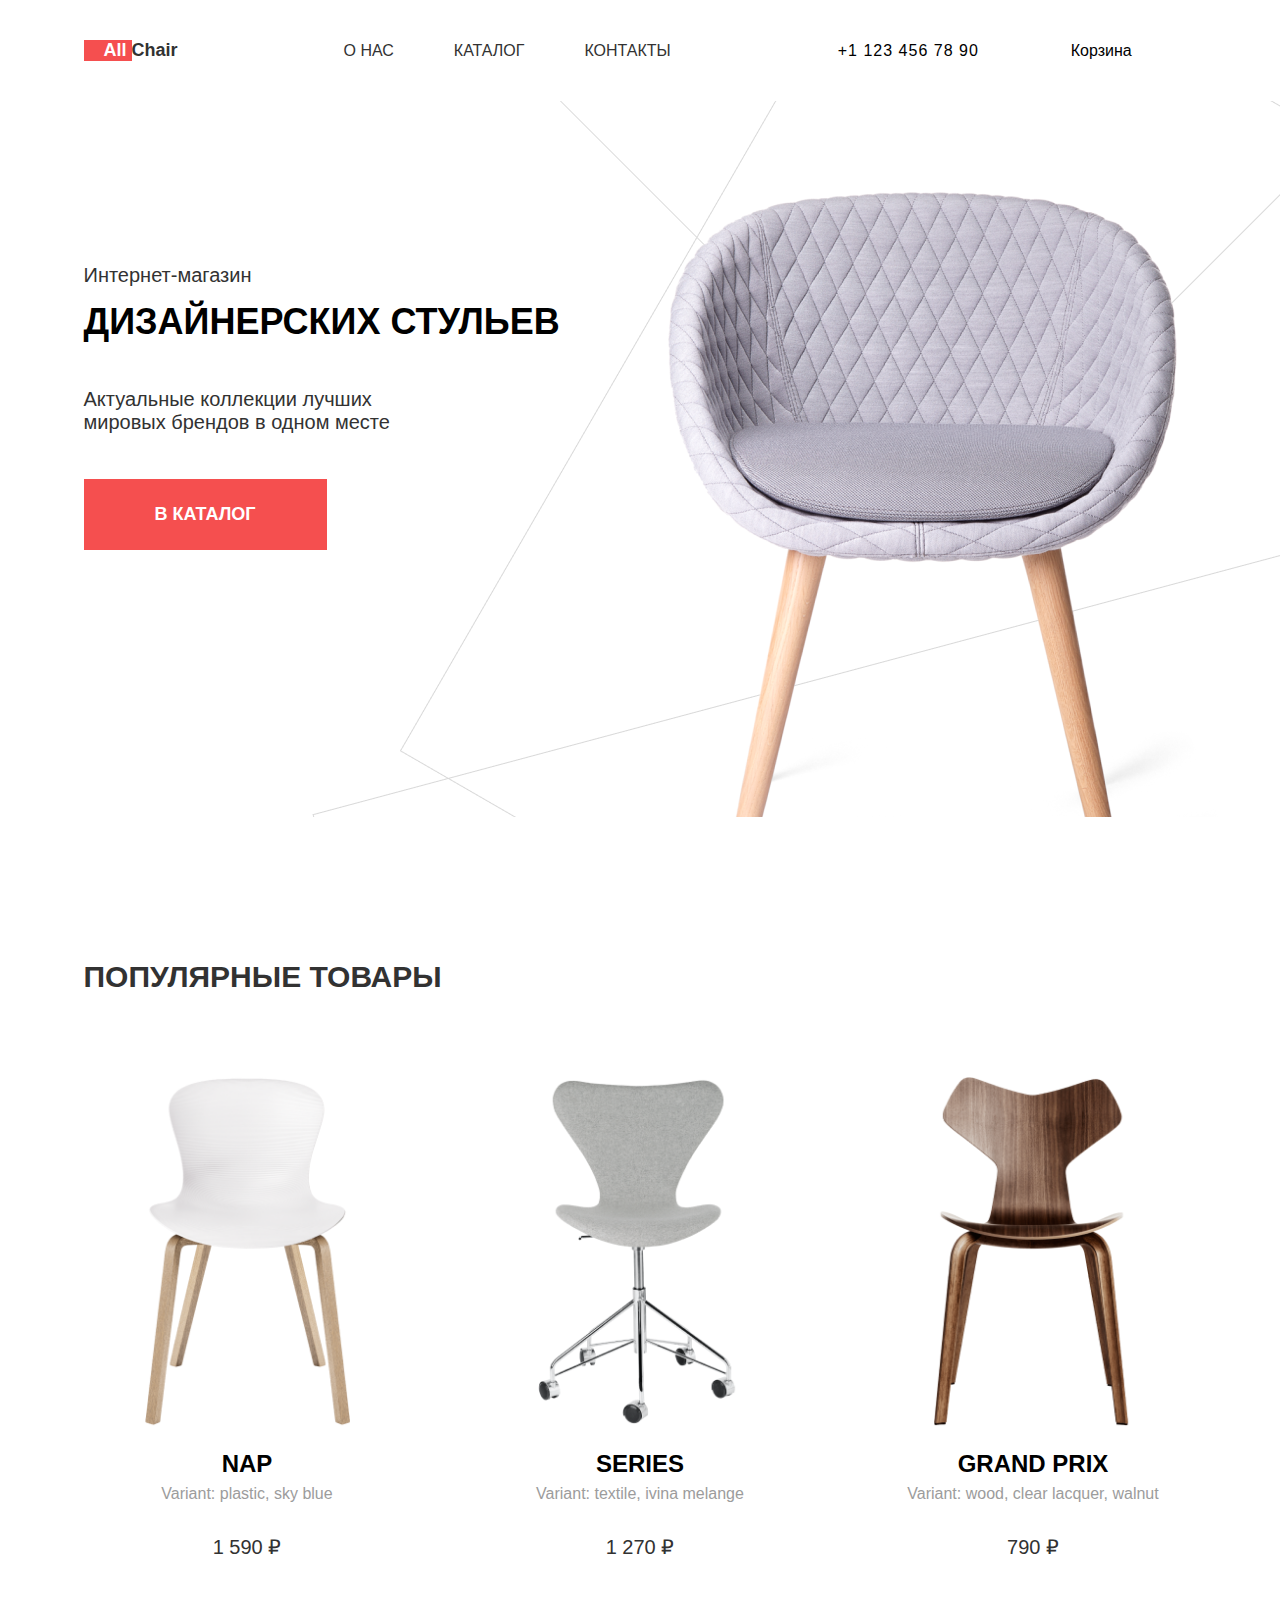
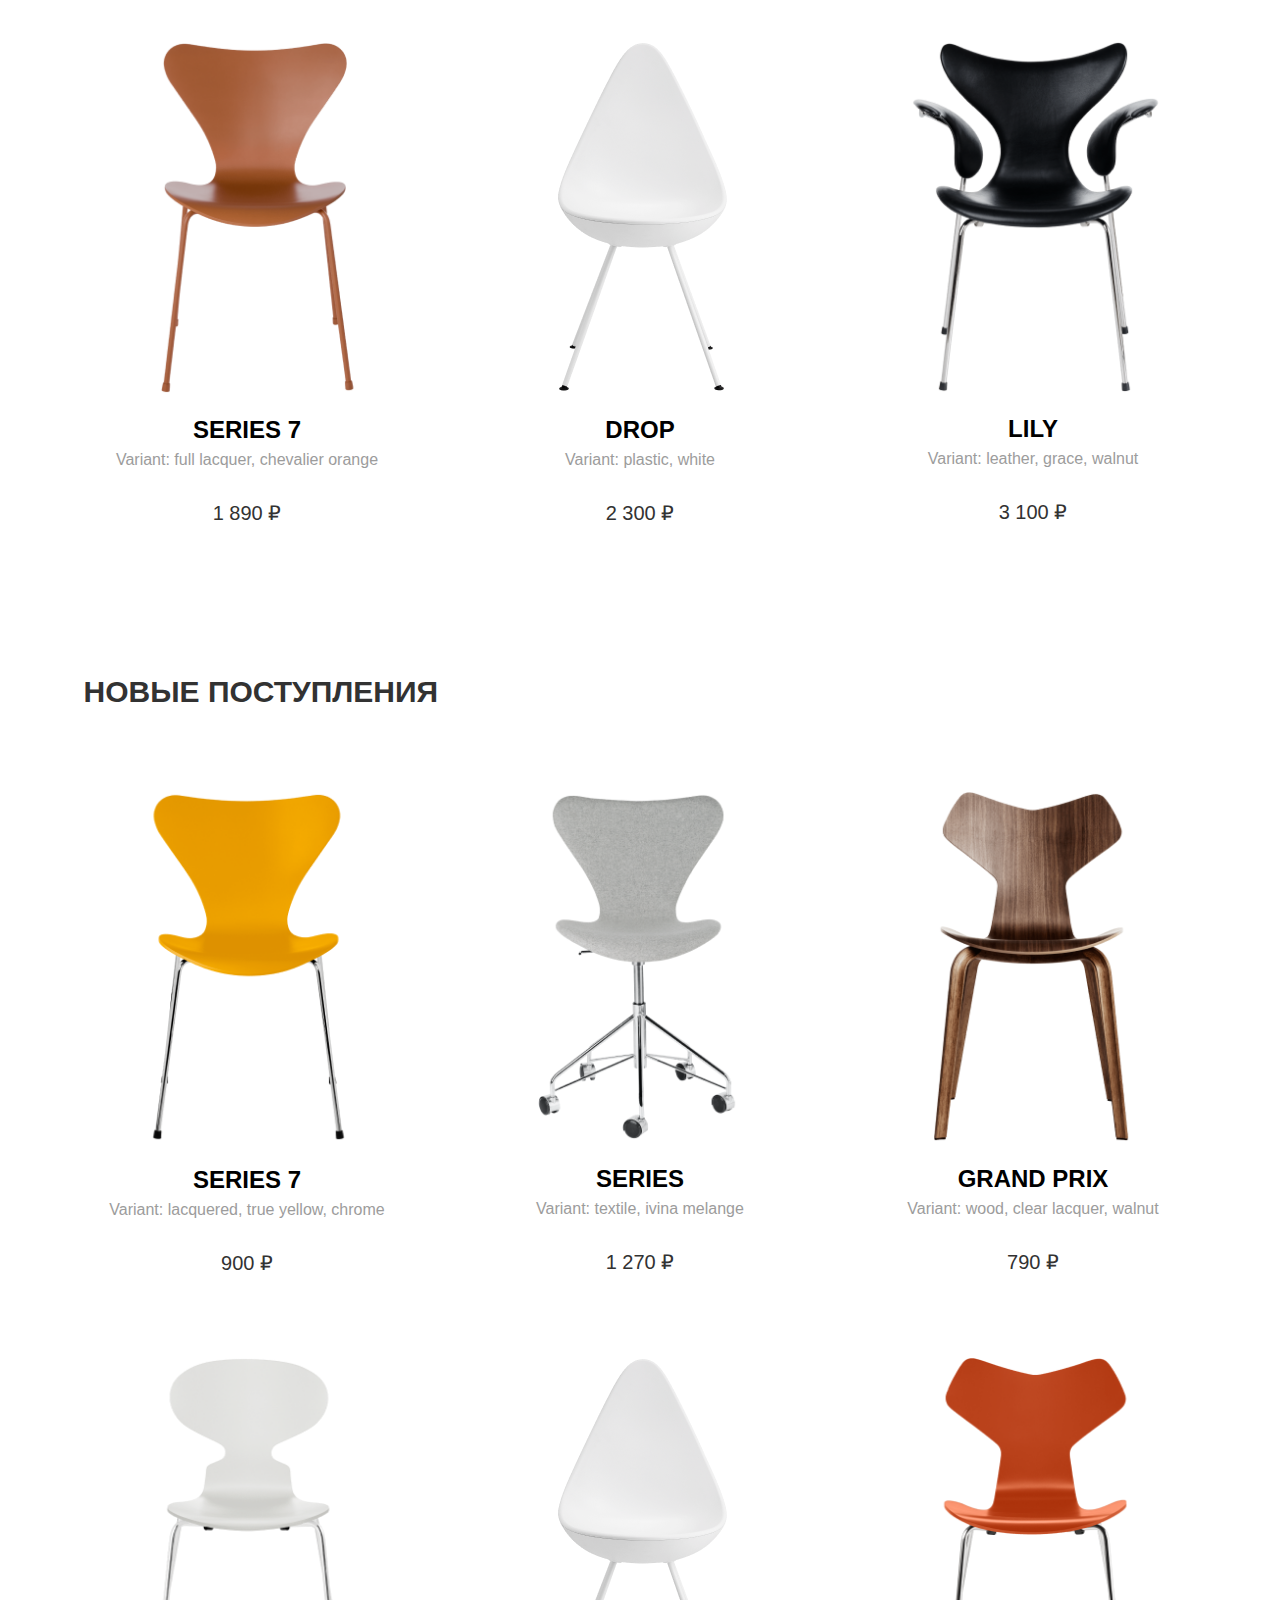
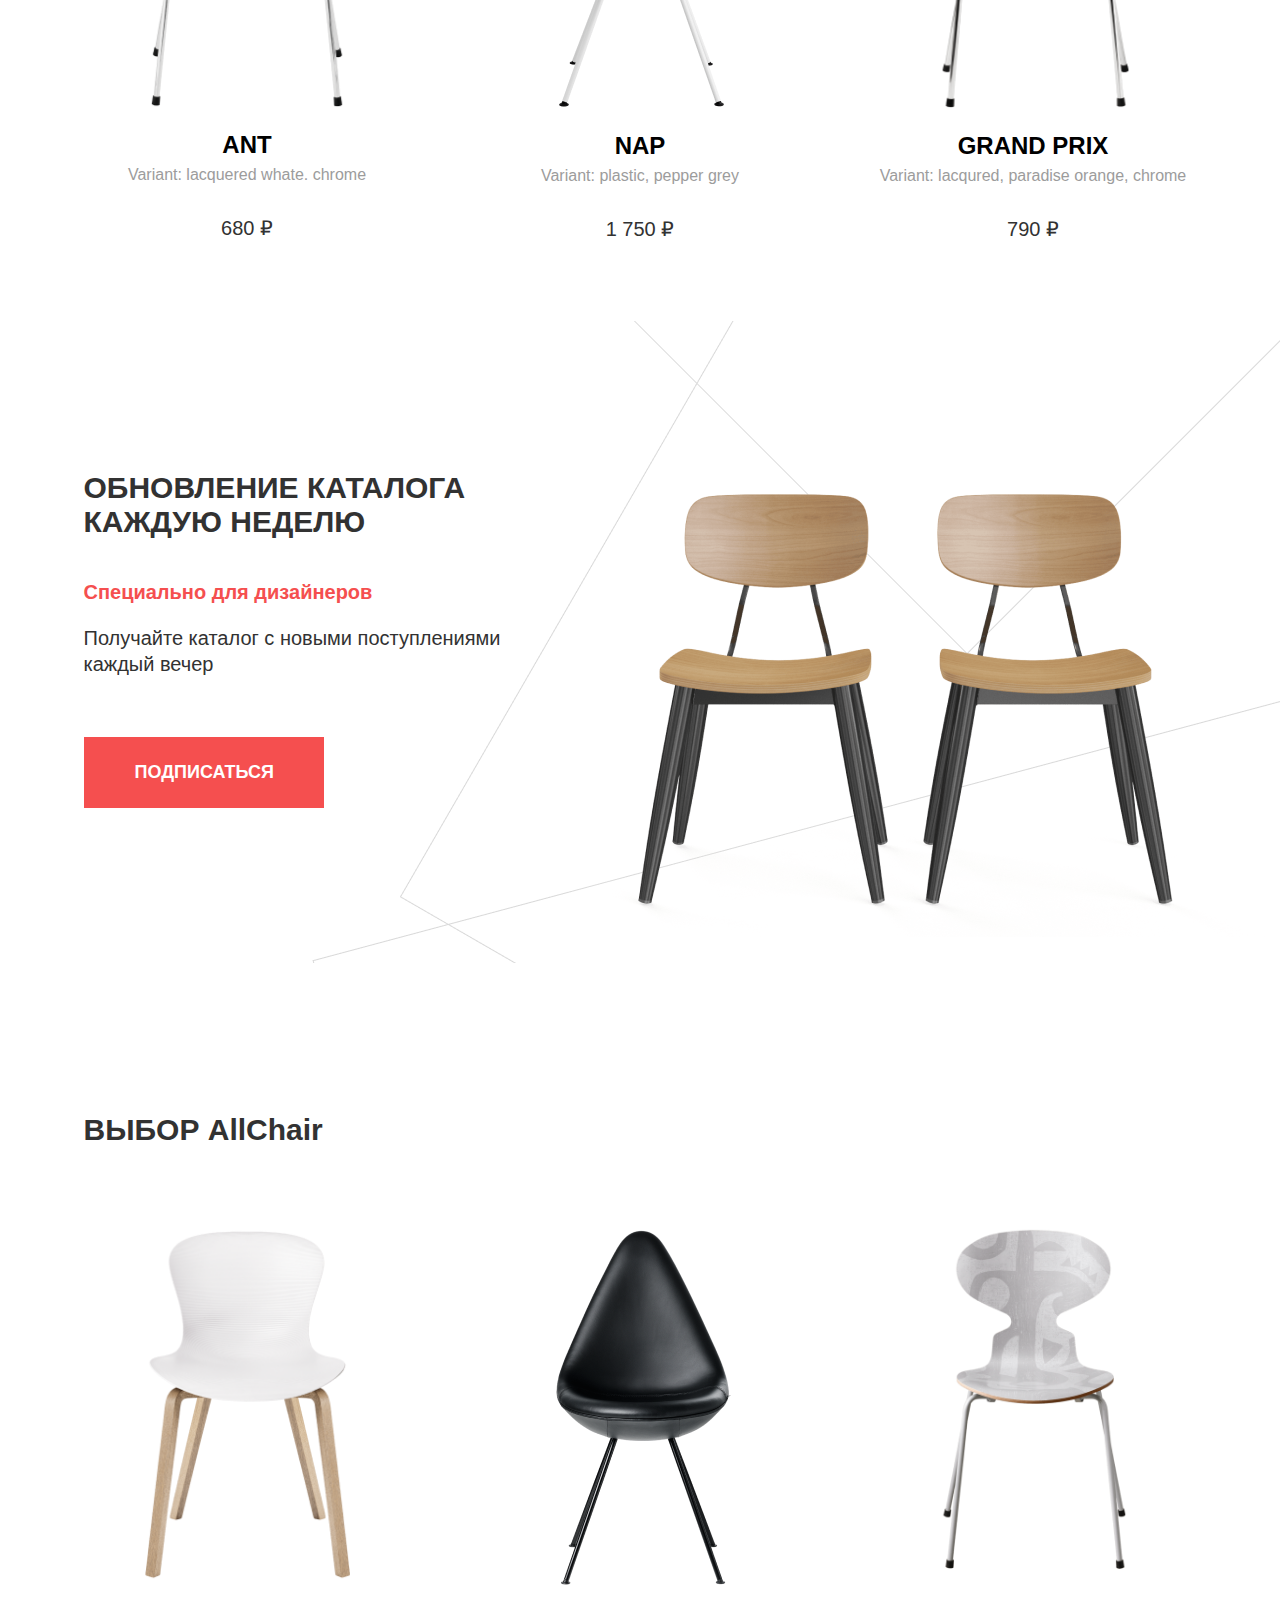
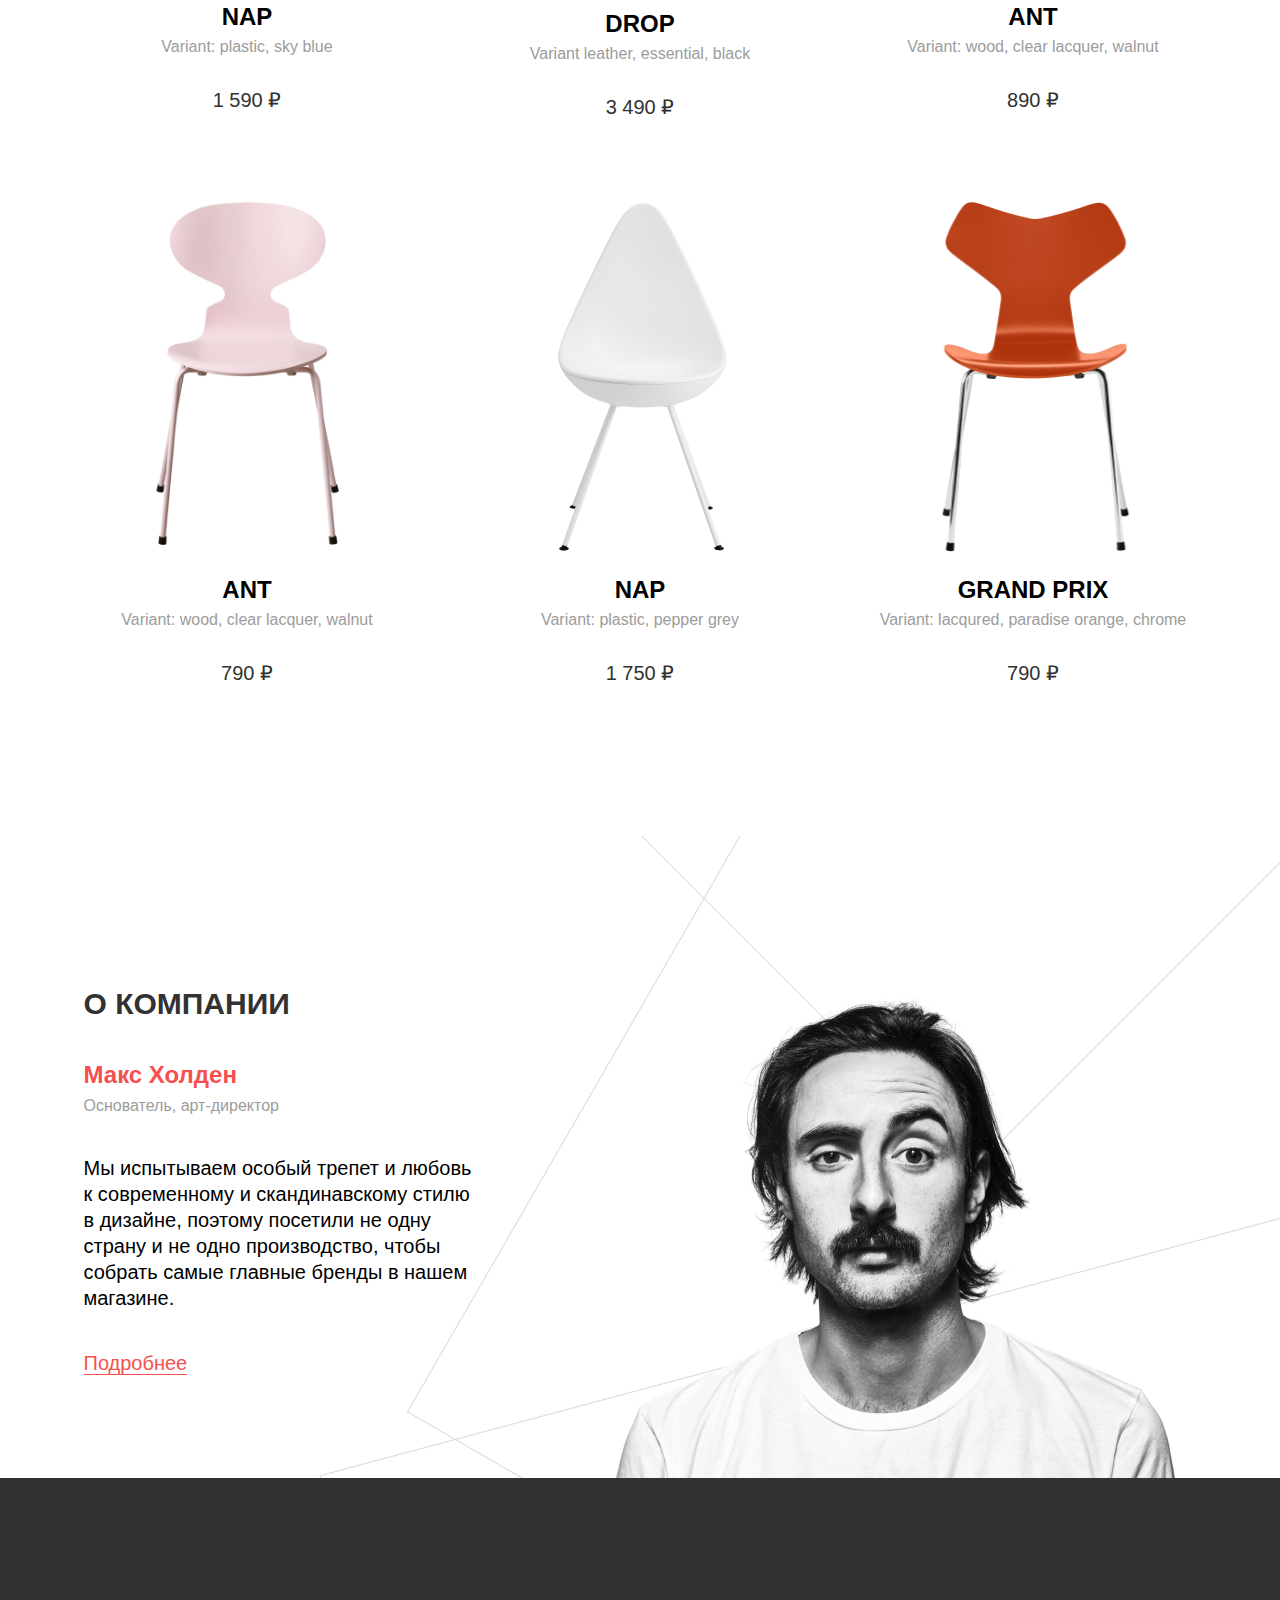
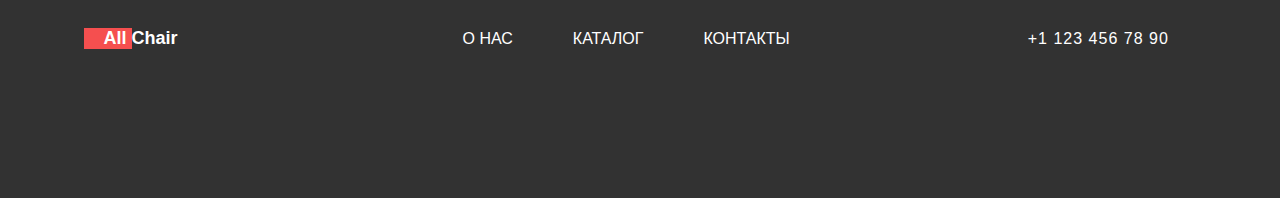
==== commit 67083313: "Опечатки" ====
--- a/templates/index.html
+++ b/templates/index.html
@@ -131,7 +131,7 @@
                 <h2 class="category">ОБНОВЛЕНИЕ КАТАЛОГА<br>
                     КАЖДУЮ НЕДЕЛЮ</h2>
                 <p>Специально для дизайнеров</p>
-                <p>Получайте каталог с новыми постпулениями<br>
+                <p>Получайте каталог с новыми поступлениями<br>
                     каждый вечер</p>
                 <button id="subscribe-btn" class="btn">ПОДПИСАТЬСЯ</button>
             </div>
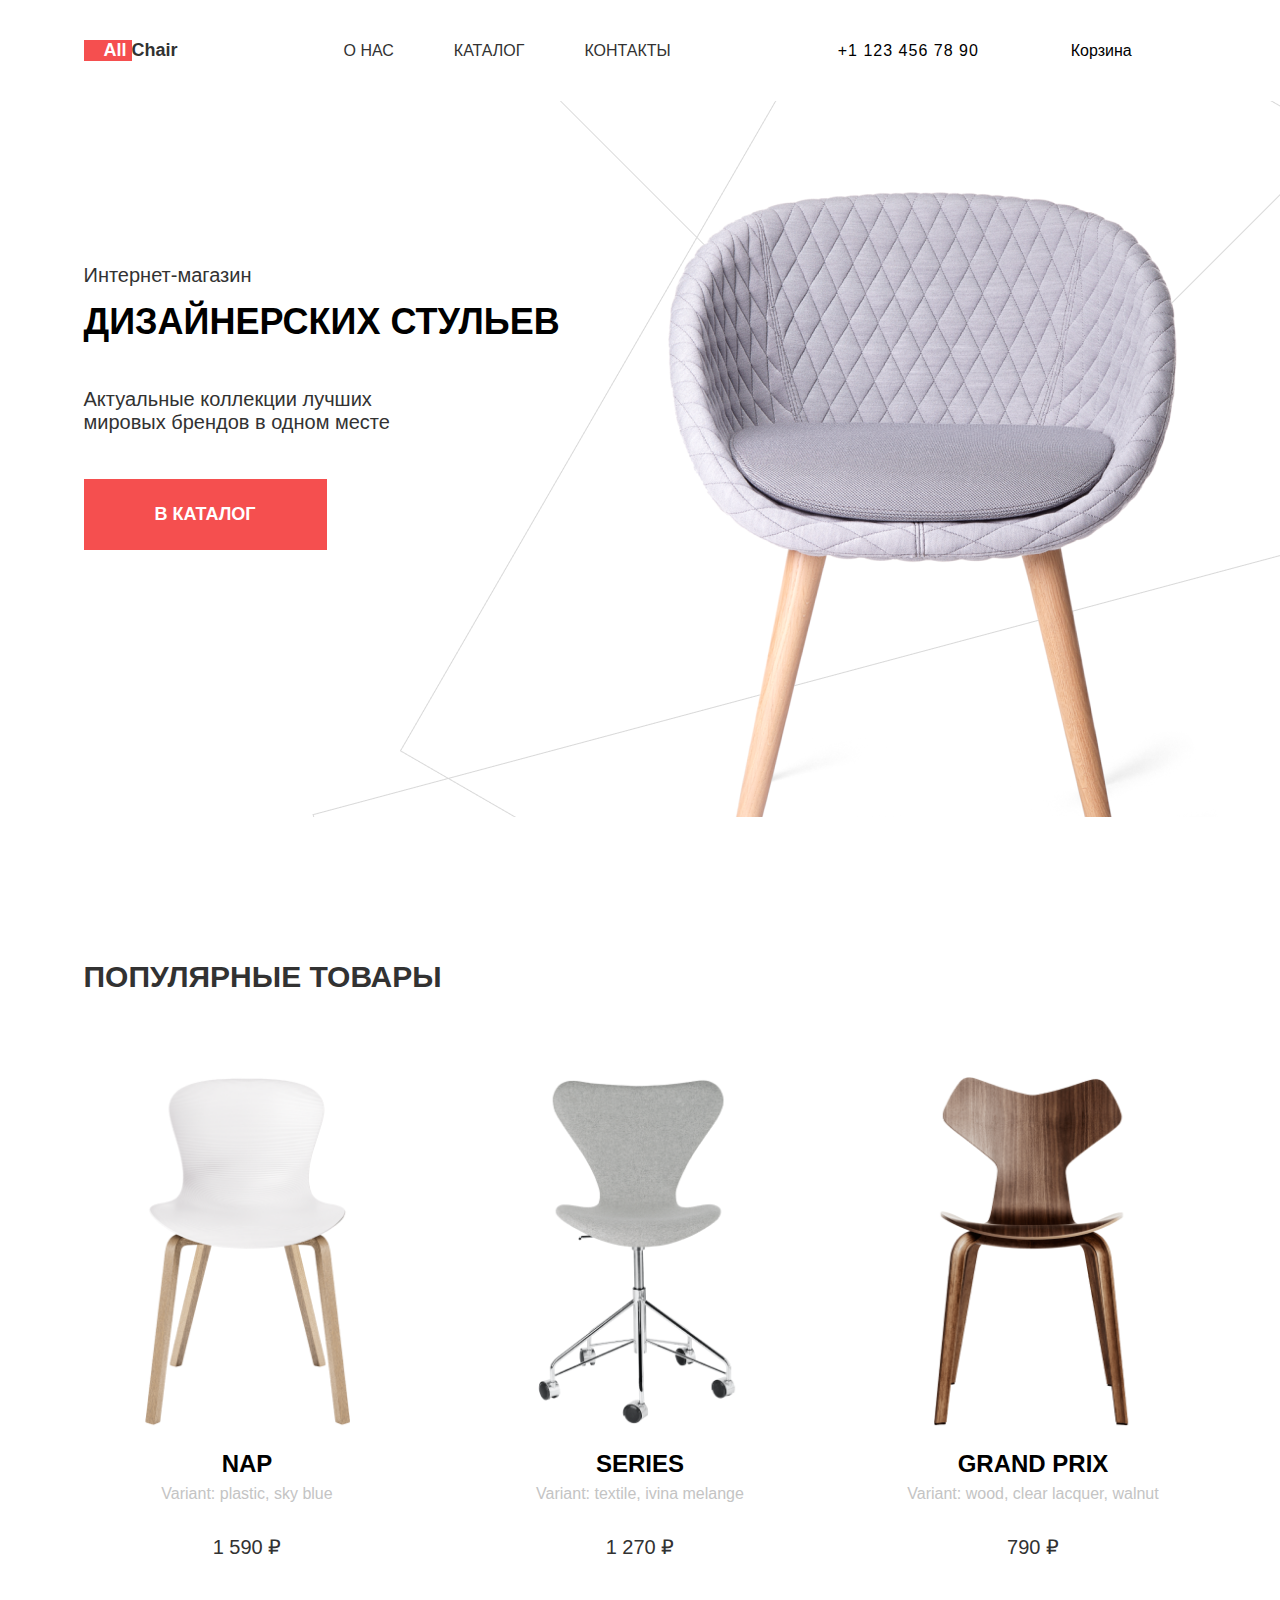
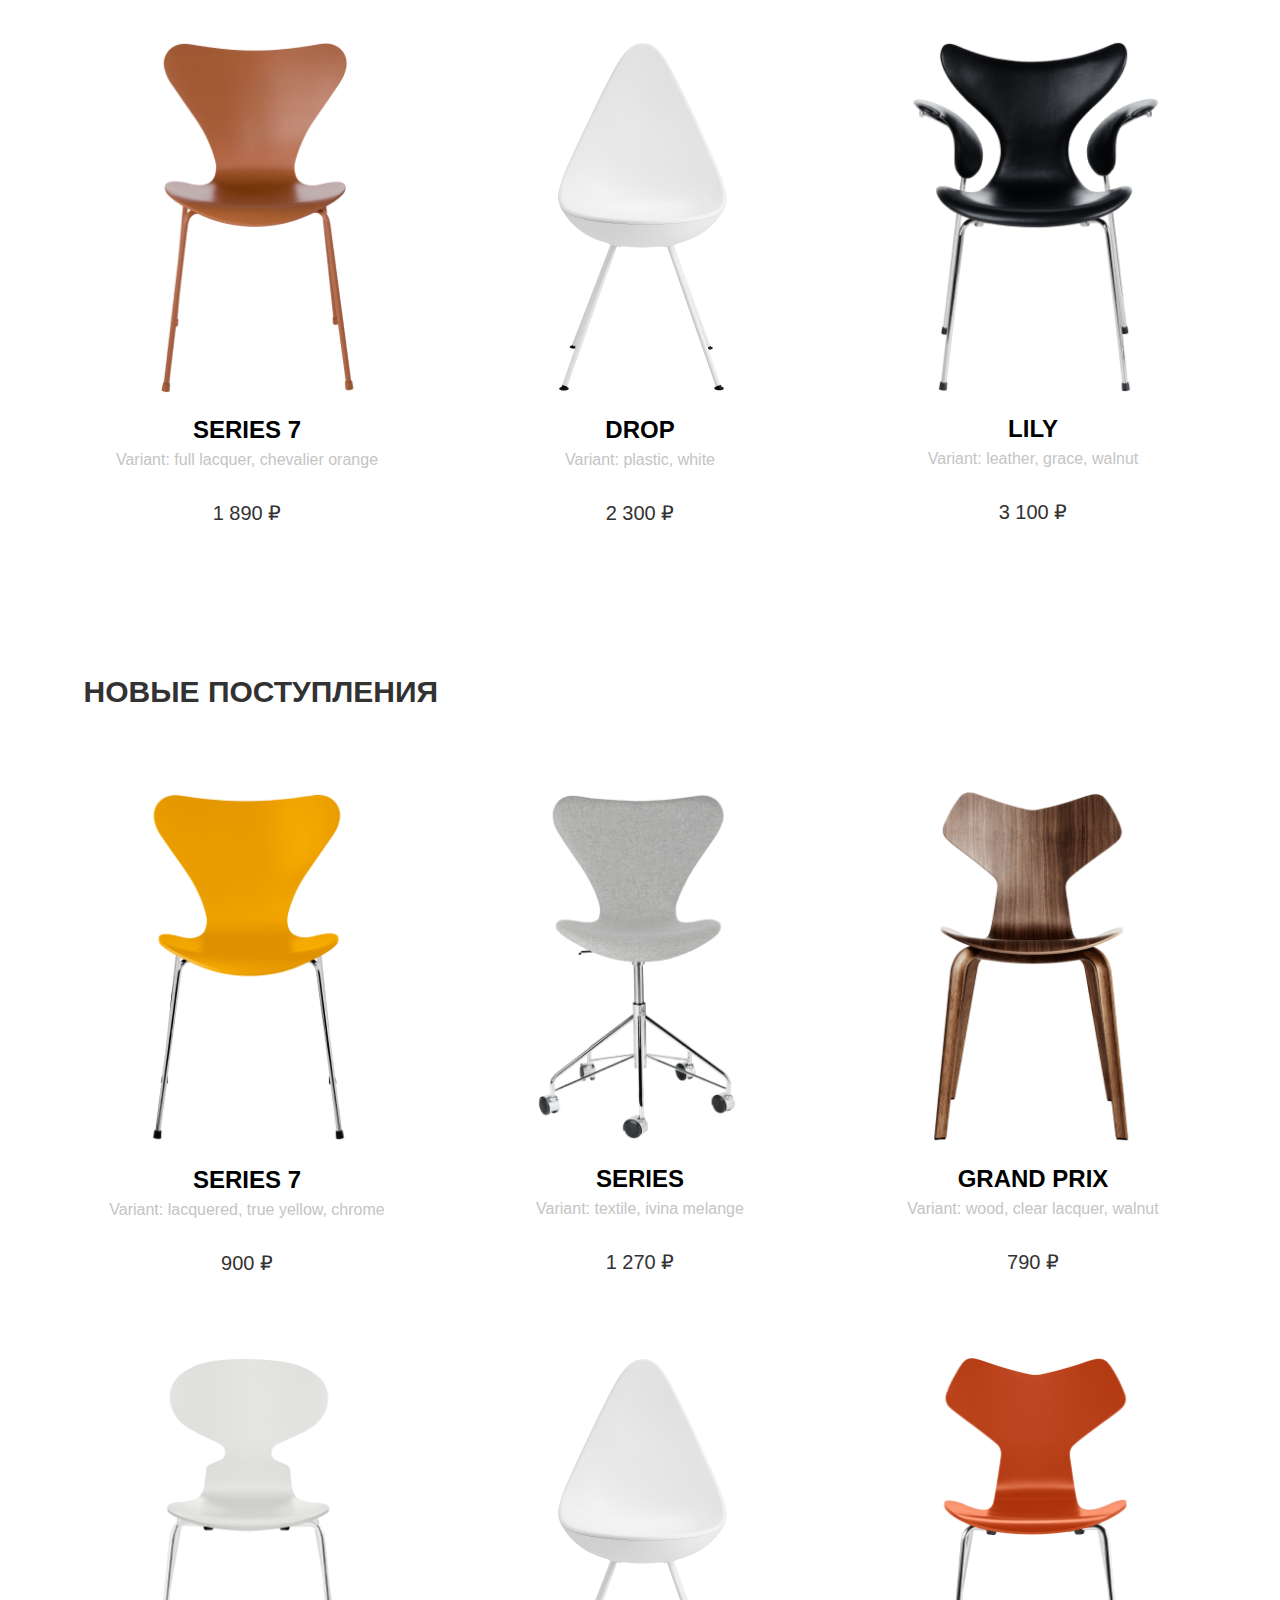
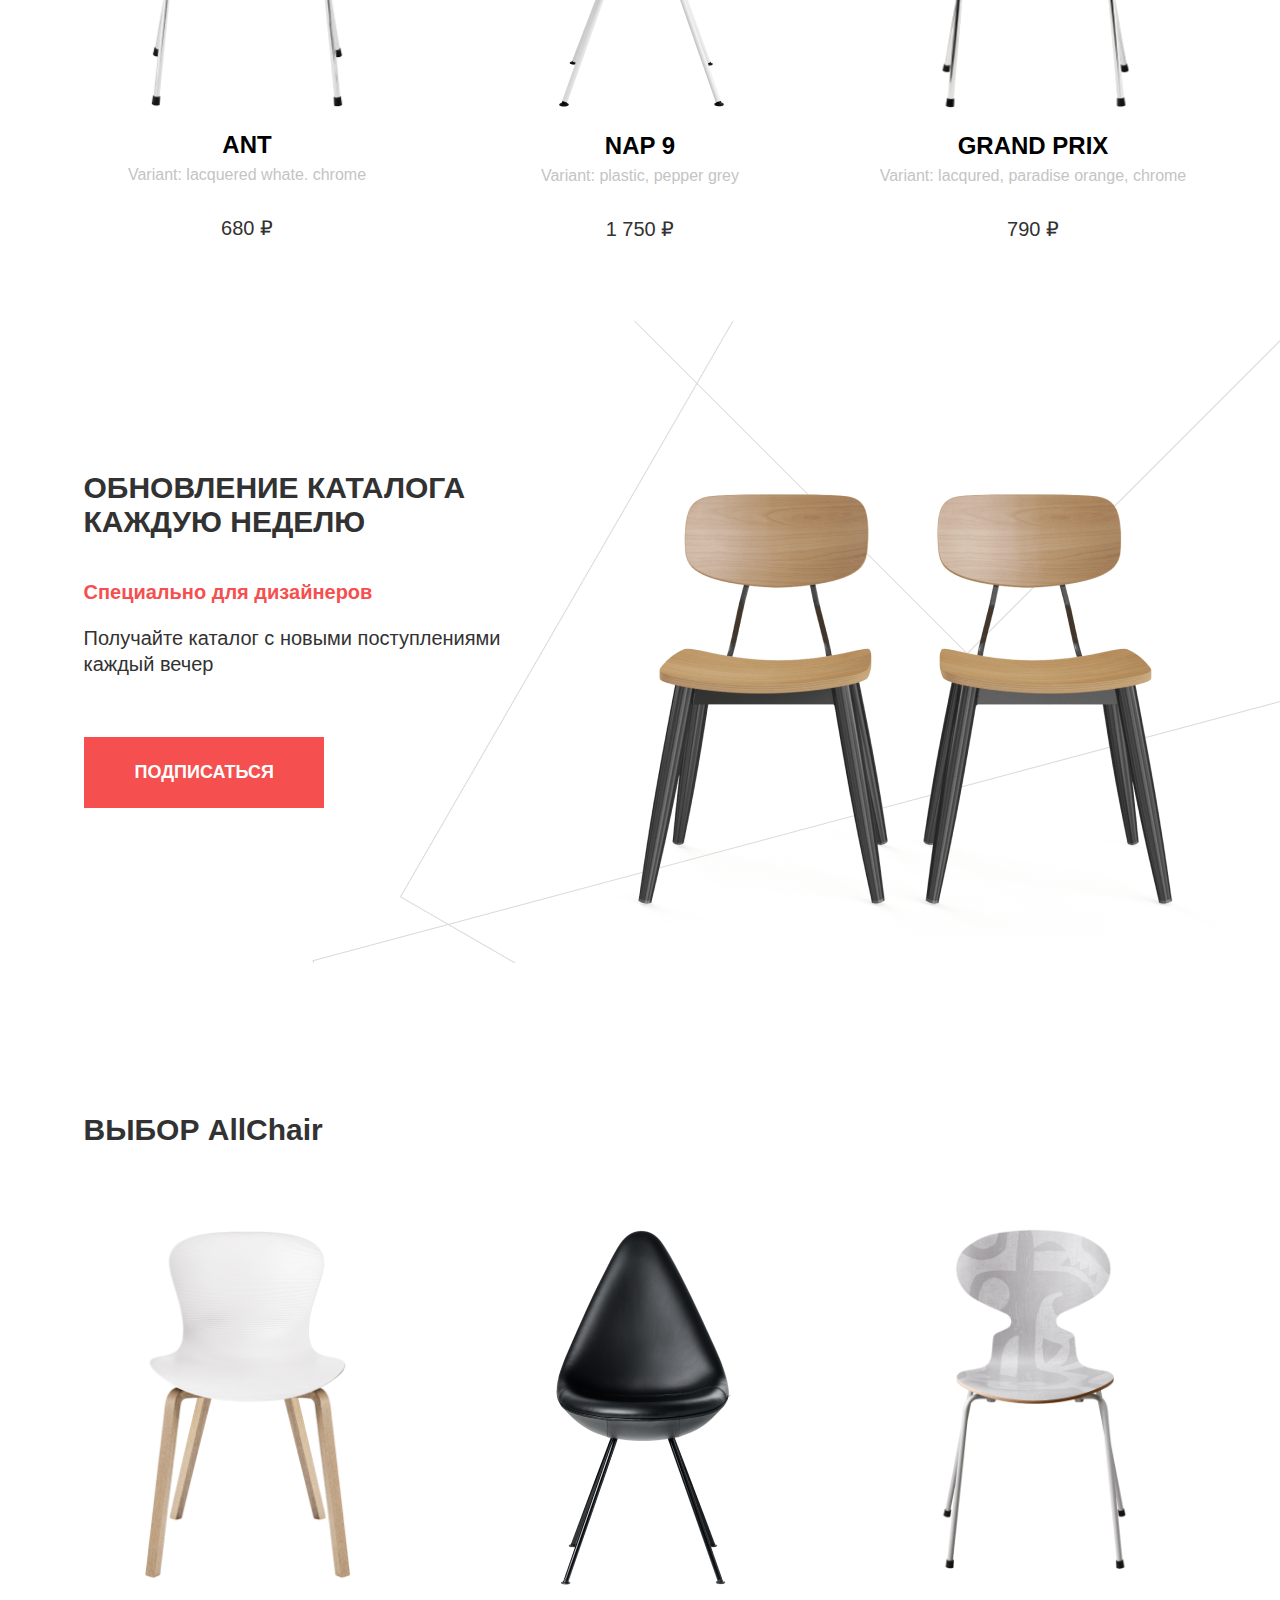
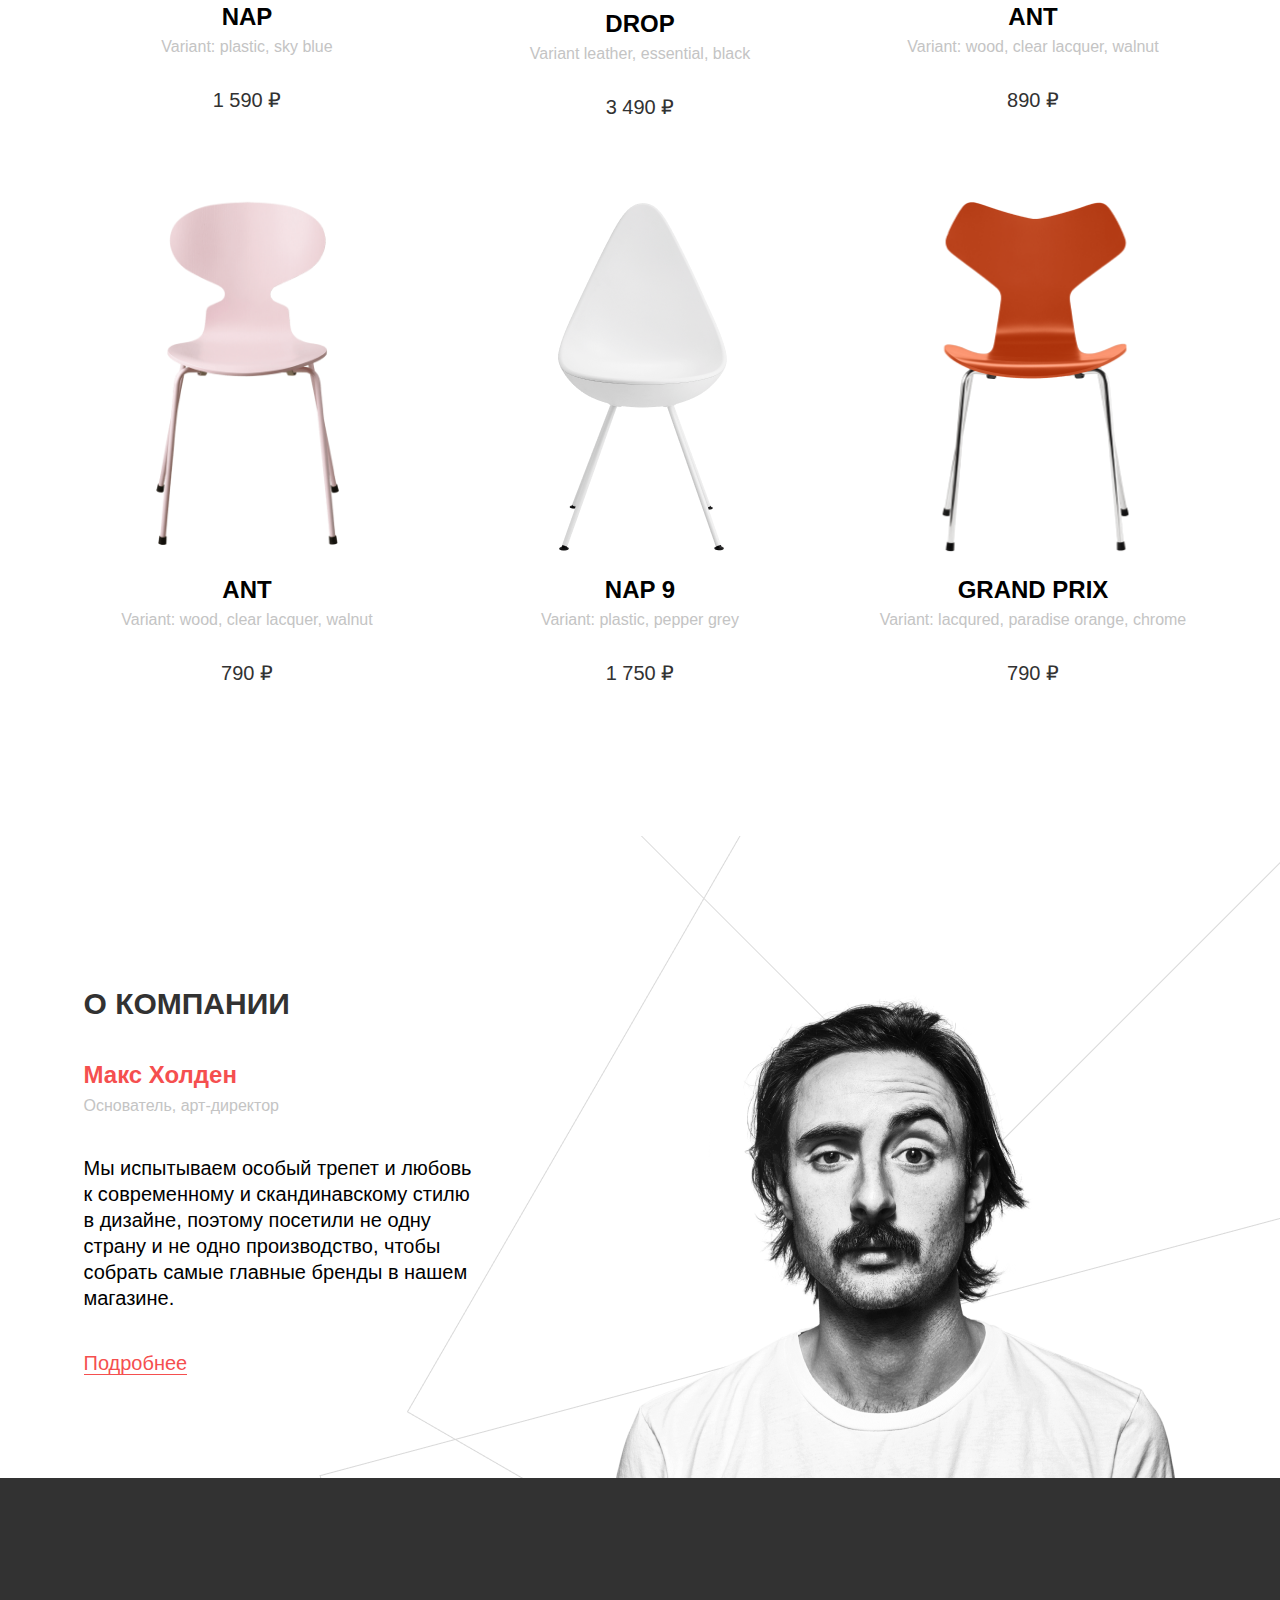
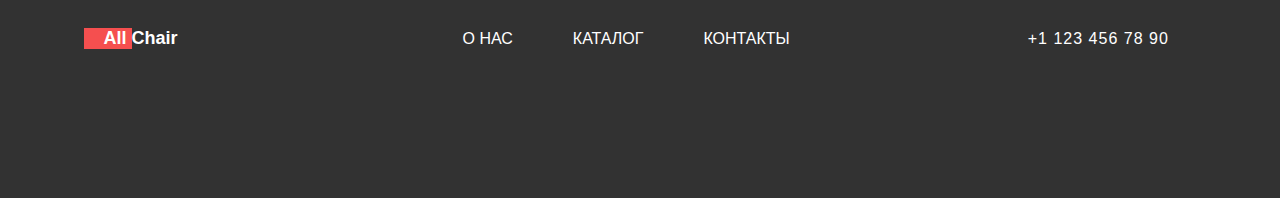
==== commit c7d54da2: "Реализовл, что бы после добавление в корзину, высвечивалось, что товар добавлен" ====
--- a/templates/index.html
+++ b/templates/index.html
@@ -24,7 +24,7 @@
             <section class="header__content__phone">
                 <p>+1 123 456 78 90</p>
             </section>
-            <section class="header__content__cart">
+            <section id="cart" class="header__content__cart">
                 <p>Корзина</p>
             </section>
         </div>
@@ -50,36 +50,42 @@
                 <div class="product">
                     <img src="../img/products/Nap.png" alt="Nap">
                     <p class="product__name">NAP</p>
+                    <p class="product__vendorCode">Артикул: 1543</p>
                     <p class="product__characteristics">Variant: plastic, sky blue</p>
                     <p class="product__price">1 590 ₽</p>
                 </div>
                 <div class="product">
                     <img src="../img/products/Series.png" alt="SERIES">
                     <p class="product__name">SERIES</p>
+                    <p class="product__vendorCode">Артикул: 0437</p>
                     <p class="product__characteristics">Variant: textile, ivina melange</p>
                     <p class="product__price">1 270 ₽</p>
                 </div>
                 <div class="product">
                     <img src="../img/products/Grand%20Prix.png" alt="GRAND PRIX">
                     <p class="product__name">GRAND PRIX</p>
+                    <p class="product__vendorCode">Артикул: 735</p>
                     <p class="product__characteristics">Variant: wood, clear lacquer, walnut</p>
                     <p class="product__price">790 ₽</p>
                 </div>
                 <div class="product">
                     <img src="../img/products/Series_7.png" alt="Series_7">
                     <p class="product__name">SERIES 7</p>
+                    <p class="product__vendorCode">Артикул: 1543</p>
                     <p class="product__characteristics">Variant: full lacquer, chevalier orange</p>
                     <p class="product__price">1 890 ₽</p>
                 </div>
                 <div class="product">
                     <img src="../img/products/Drop.png" alt="DROP">
                     <p class="product__name">DROP</p>
+                    <p class="product__vendorCode">Артикул: 367</p>
                     <p class="product__characteristics">Variant: plastic, white</p>
                     <p class="product__price">2 300 ₽</p>
                 </div>
                 <div class="product">
                     <img src="../img/products/Lily.png" alt="LILY">
                     <p class="product__name">LILY</p>
+                    <p class="product__vendorCode">Артикул: 9981</p>
                     <p class="product__characteristics">Variant: leather, grace, walnut</p>
                     <p class="product__price">3 100 ₽</p>
                 </div>
@@ -90,36 +96,42 @@
                     <div class="product">
                         <img src="../img/products/Series_7_yellow.png" alt="Series_7">
                         <p class="product__name">SERIES 7</p>
+                        <p class="product__vendorCode">Артикул: 883</p>
                         <p class="product__characteristics">Variant: lacquered, true yellow, chrome</p>
                         <p class="product__price">900 ₽</p>
                     </div>
                     <div class="product">
                         <img src="../img/products/Series.png" alt="SERIES">
                         <p class="product__name">SERIES</p>
+                        <p class="product__vendorCode">Артикул: 0437</p>
                         <p class="product__characteristics">Variant: textile, ivina melange</p>
                         <p class="product__price">1 270 ₽</p>
                     </div>
                     <div class="product">
                         <img src="../img/products/Grand%20Prix.png" alt="GRAND PRIX">
                         <p class="product__name">GRAND PRIX</p>
+                        <p class="product__vendorCode">Артикул: 735</p>
                         <p class="product__characteristics">Variant: wood, clear lacquer, walnut</p>
                         <p class="product__price">790 ₽</p>
                     </div>
                     <div class="product">
                         <img src="../img/products/Ant.png" alt="ANT">
                         <p class="product__name">ANT</p>
+                        <p class="product__vendorCode">Артикул: 3245</p>
                         <p class="product__characteristics">Variant: lacquered whate. chrome</p>
                         <p class="product__price">680 ₽</p>
                     </div>
                     <div class="product">
                         <img src="../img/products/Nap-drop.png" alt="Nap">
-                        <p class="product__name">NAP</p>
+                        <p class="product__name">NAP 9</p>
+                        <p class="product__vendorCode">Артикул: 9600</p>
                         <p class="product__characteristics">Variant: plastic, pepper grey</p>
                         <p class="product__price">1 750 ₽</p>
                     </div>
                     <div class="product">
                         <img src="../img/products/Grand_prix_orange.png" alt="GRAND PRIX">
                         <p class="product__name">GRAND PRIX</p>
+                        <p class="product__vendorCode">Артикул: 7788</p>
                         <p class="product__characteristics">Variant: lacqured, paradise orange, chrome</p>
                         <p class="product__price">790 ₽</p>
                     </div>
@@ -143,36 +155,42 @@
                 <div class="product">
                     <img src="../img/products/Nap.png" alt="Nap">
                     <p class="product__name">NAP</p>
+                    <p class="product__vendorCode">Артикул: 1543</p>
                     <p class="product__characteristics">Variant: plastic, sky blue</p>
                     <p class="product__price">1 590 ₽</p>
                 </div>
                 <div class="product">
                     <img src="../img/products/Drop_black.png" alt="DROP">
                     <p class="product__name">DROP</p>
+                    <p class="product__vendorCode">Артикул: 2270</p>
                     <p class="product__characteristics">Variant leather, essential, black</p>
                     <p class="product__price">3 490 ₽</p>
                 </div>
                 <div class="product">
                     <img src="../img/products/Ant_vinil.png" alt="ANT">
                     <p class="product__name">ANT</p>
+                    <p class="product__vendorCode">Артикул: 1110</p>
                     <p class="product__characteristics">Variant: wood, clear lacquer, walnut</p>
                     <p class="product__price">890 ₽</p>
                 </div>
                 <div class="product">
                     <img src="../img/products/Ant_pink.png" alt="ANT">
                     <p class="product__name">ANT</p>
+                    <p class="product__vendorCode">Артикул: 583</p>
                     <p class="product__characteristics">Variant: wood, clear lacquer, walnut</p>
                     <p class="product__price">790 ₽</p>
                 </div>
                 <div class="product">
                     <img src="../img/products/Nap-drop.png" alt="Nap">
-                    <p class="product__name">NAP</p>
+                    <p class="product__name">NAP 9</p>
+                    <p class="product__vendorCode">Артикул: 9600</p>
                     <p class="product__characteristics">Variant: plastic, pepper grey</p>
                     <p class="product__price">1 750 ₽</p>
                 </div>
                 <div class="product">
                     <img src="../img/products/Grand_prix_orange.png" alt="GRAND PRIX">
                     <p class="product__name">GRAND PRIX</p>
+                    <p class="product__vendorCode">Артикул: 7788</p>
                     <p class="product__characteristics">Variant: lacqured, paradise orange, chrome</p>
                     <p class="product__price">790 ₽</p>
                 </div>
@@ -218,5 +236,6 @@
 </footer>
 <script src="../js/productCard.js"></script>
 <script src="../js/feedback.js"></script>
+<script src="../js/cart.js"></script>
 </body>
 </html>--- a/style/main/main.css
+++ b/style/main/main.css
@@ -29,10 +29,10 @@
 }
 .subscribe-card form > input {
   padding: 24px 9px 24px 28px;
-  border: 1px solid #9c9c9c;
+  border: 1px solid #c4c4c4;
   outline: none;
   font-size: 18px;
-  color: #9c9c9c;
+  color: #c4c4c4;
   margin-left: 76px;
 }
 .subscribe-card form > .btn {
@@ -81,7 +81,7 @@
 }
 .card__vendorCode {
   font-size: 16px;
-  color: #9c9c9c;
+  color: #c4c4c4;
   padding-bottom: 23px;
 }
 .card__price {
@@ -99,6 +99,255 @@
   line-height: 1.3;
 }
 
+.cart {
+  z-index: 100;
+  position: fixed;
+  margin: 0 480px;
+  width: 800px;
+  top: 9.6%;
+  background-color: white;
+  padding: 55px 65px;
+}
+.cart h1 {
+  font-size: 30px;
+  color: #323232;
+  padding-bottom: 49px;
+  border-bottom: 1px solid #c4c4c4;
+}
+.cart > .close {
+  position: absolute;
+  top: 30px;
+  right: 25px;
+  cursor: pointer;
+}
+.cart .empty-cart {
+  padding: 42px 0;
+  font-size: 20px;
+  color: #323232;
+}
+.cart button {
+  padding: 24px 70px;
+  border: 1px solid #f54f4f;
+  background-color: #f54f4f;
+  font-weight: bold;
+  color: white;
+  font-size: 18px;
+  outline: none;
+}
+.cart button:hover {
+  box-shadow: 0 4px 10px rgba(245, 79, 79, 0.44);
+  cursor: pointer;
+}
+.cart__itemAdded {
+  display: flex;
+  align-items: center;
+  margin: 42px 0 55px 0;
+}
+.cart__itemAdded > p:nth-child(2) {
+  font-size: 18px;
+  font-weight: bold;
+  color: #6BD69C;
+  padding-left: 14px;
+  padding-right: 40px;
+}
+.cart__itemAdded > p:nth-child(3) {
+  font-size: 14px;
+  width: 140px;
+  cursor: default;
+}
+.cart__itemAdded > p:nth-child(3) > span {
+  color: #f54f4f;
+  border-bottom: 1px solid;
+  cursor: pointer;
+}
+.cart__itemAdded > img {
+  width: 22px !important;
+  height: 22px !important;
+}
+
+.non-hover {
+  border-radius: 1000px !important;
+  border: 1px solid #c4c4c4 !important;
+  color: #c4c4c4 !important;
+  font-size: 20px !important;
+  height: 22px !important;
+  width: 22px !important;
+  text-align: center !important;
+}
+.non-hover:hover {
+  border-color: #c4c4c4 !important;
+  color: #c4c4c4 !important;
+  cursor: default !important;
+}
+
+.cart-item {
+  transition: 1s;
+  display: grid;
+  grid-template-columns: 104px 211px 195px 95px 110px 84px;
+  padding-top: 28px;
+  padding-bottom: 22px;
+  position: relative;
+}
+.cart-item ul {
+  list-style-type: none;
+}
+.cart-item__name {
+  padding-top: 20px;
+  padding-bottom: 4px;
+  font-weight: bold;
+  font-size: 20px;
+  color: #323232;
+}
+.cart-item__vendorCode {
+  font-size: 16px;
+  color: #c4c4c4;
+}
+.cart-item__quantity {
+  display: flex;
+  padding-top: 22px;
+  user-select: none;
+}
+.cart-item__quantity .plus, .cart-item__quantity .minus {
+  border-radius: 1000px;
+  border: 1px solid #c4c4c4;
+  color: #c4c4c4;
+  font-size: 20px;
+  height: 22px;
+  width: 22px;
+  text-align: center !important;
+}
+.cart-item__quantity .plus:hover, .cart-item__quantity .minus:hover {
+  border-color: #323232;
+  color: #323232;
+  cursor: pointer;
+}
+.cart-item__quantity > .quantity-result {
+  padding: 0 12px;
+  color: #323232;
+  font-size: 20px;
+  width: 12px;
+}
+.cart-item__price {
+  font-size: 24px;
+  color: #323232;
+  padding-top: 19px;
+  font-weight: 500;
+  white-space: nowrap;
+  text-align: right;
+}
+.cart-item__delete {
+  padding-top: 19px;
+  text-align: -webkit-right !important;
+}
+.cart-item__delete > p {
+  border-radius: 50%;
+  border: 1px solid #c4c4c4;
+  width: 26px;
+  height: 26px;
+  color: #c4c4c4;
+}
+.cart-item__delete > p > .delete {
+  cursor: pointer;
+  text-align: center;
+  font-size: 24px;
+  line-height: 27px;
+  display: block;
+  transform: rotate(45deg);
+}
+.cart-item span {
+  text-align: right;
+}
+
+.item-img {
+  width: 79px;
+  height: 91px;
+}
+
+.cart-bottom {
+  display: flex;
+  justify-content: space-between;
+  border-top: 1px solid #c4c4c4;
+  margin-top: 18px;
+}
+
+.promo-code input {
+  border: 1px solid #c4c4c4;
+  padding: 14px 0 14px 21px;
+  outline: none;
+  font-size: 20px;
+  color: #c4c4c4;
+}
+
+.result:last-child {
+  padding-left: 0;
+}
+.result > section {
+  padding-left: 197px;
+  display: grid;
+  grid-template-columns: 140px 150px;
+}
+.result > section:first-child {
+  padding-bottom: 10px;
+}
+.result > section:nth-child(-n+2) {
+  color: #c4c4c4;
+  font-size: 20px;
+}
+.result > section:nth-child(3) {
+  padding-top: 49px;
+  padding-bottom: 22px;
+}
+.result > section:nth-child(3), .result > section .total-price {
+  color: #323232 !important;
+  font-size: 24px !important;
+  font-weight: bold !important;
+}
+.result > section .sales-result, .result > section .promo-code-result, .result > section .total-price {
+  color: #c4c4c4;
+  font-size: 20px;
+  text-align: right;
+}
+
+.minus {
+  line-height: 20px;
+}
+
+.promo-code, .result {
+  margin-top: 44px;
+}
+
+.delete-block-filter {
+  position: absolute;
+  top: -1px;
+  left: -65px;
+  width: 930px;
+  height: 141px;
+  backdrop-filter: blur(4px);
+  background-color: rgba(0, 0, 0, 0.56);
+}
+
+.delete-block {
+  position: absolute;
+}
+
+.delete-block_text {
+  position: relative;
+  top: 27px;
+  left: 603px;
+  color: #ffffff;
+  font-size: 20px;
+}
+.delete-block_text > .delete_submit {
+  border-bottom: 1px solid;
+  margin-bottom: 12px;
+  margin-left: 110px;
+  cursor: pointer;
+}
+.delete-block_text > .return_inCart {
+  border-bottom: 1px solid;
+  cursor: pointer;
+}
+
 .people-name {
   font-size: 24px;
   color: #f54f4f;
@@ -107,7 +356,7 @@
 }
 
 .people-position {
-  color: #9c9c9c;
+  color: #c4c4c4;
   font-size: 16px;
 }
 
@@ -176,13 +425,16 @@
 }
 .product__characteristics {
   font-size: 16px;
-  color: #9c9c9c;
+  color: #c4c4c4;
   white-space: nowrap;
 }
 .product__price {
   font-size: 20px;
   color: #323232;
   padding-top: 32px;
+}
+.product__vendorCode {
+  display: none;
 }
 
 .btn {
@@ -297,7 +549,7 @@
 }
 .card__vendorCode {
   font-size: 16px;
-  color: #9c9c9c;
+  color: #c4c4c4;
   padding-bottom: 23px;
 }
 .card__price {
@@ -313,6 +565,18 @@
   font-size: 16px;
   color: #323232;
   line-height: 1.3;
+}
+
+.quantity {
+  position: absolute;
+  bottom: 10px;
+  left: 75px;
+  border-radius: 50%;
+  background-color: #f54f4f;
+  padding: 1.5px 7px;
+  font-size: 12px;
+  color: white;
+  cursor: pointer;
 }
 
 * {
@@ -345,11 +609,12 @@
   letter-spacing: 1px;
 }
 .header__content__cart {
+  position: relative;
   margin-top: 2px;
   font-size: 16px;
   font-weight: 500;
 }
-.header__content__cart:hover {
+.header__content__cart > p:hover {
   color: #f54f4f;
   cursor: pointer;
 }
@@ -433,10 +698,10 @@
 }
 .subscribe-card form > input {
   padding: 24px 9px 24px 28px;
-  border: 1px solid #9c9c9c;
+  border: 1px solid #c4c4c4;
   outline: none;
   font-size: 18px;
-  color: #9c9c9c;
+  color: #c4c4c4;
   margin-left: 76px;
 }
 .subscribe-card form > .btn {
@@ -485,7 +750,7 @@
 }
 .card__vendorCode {
   font-size: 16px;
-  color: #9c9c9c;
+  color: #c4c4c4;
   padding-bottom: 23px;
 }
 .card__price {
@@ -503,6 +768,255 @@
   line-height: 1.3;
 }
 
+.cart {
+  z-index: 100;
+  position: fixed;
+  margin: 0 480px;
+  width: 800px;
+  top: 9.6%;
+  background-color: white;
+  padding: 55px 65px;
+}
+.cart h1 {
+  font-size: 30px;
+  color: #323232;
+  padding-bottom: 49px;
+  border-bottom: 1px solid #c4c4c4;
+}
+.cart > .close {
+  position: absolute;
+  top: 30px;
+  right: 25px;
+  cursor: pointer;
+}
+.cart .empty-cart {
+  padding: 42px 0;
+  font-size: 20px;
+  color: #323232;
+}
+.cart button {
+  padding: 24px 70px;
+  border: 1px solid #f54f4f;
+  background-color: #f54f4f;
+  font-weight: bold;
+  color: white;
+  font-size: 18px;
+  outline: none;
+}
+.cart button:hover {
+  box-shadow: 0 4px 10px rgba(245, 79, 79, 0.44);
+  cursor: pointer;
+}
+.cart__itemAdded {
+  display: flex;
+  align-items: center;
+  margin: 42px 0 55px 0;
+}
+.cart__itemAdded > p:nth-child(2) {
+  font-size: 18px;
+  font-weight: bold;
+  color: #6BD69C;
+  padding-left: 14px;
+  padding-right: 40px;
+}
+.cart__itemAdded > p:nth-child(3) {
+  font-size: 14px;
+  width: 140px;
+  cursor: default;
+}
+.cart__itemAdded > p:nth-child(3) > span {
+  color: #f54f4f;
+  border-bottom: 1px solid;
+  cursor: pointer;
+}
+.cart__itemAdded > img {
+  width: 22px !important;
+  height: 22px !important;
+}
+
+.non-hover {
+  border-radius: 1000px !important;
+  border: 1px solid #c4c4c4 !important;
+  color: #c4c4c4 !important;
+  font-size: 20px !important;
+  height: 22px !important;
+  width: 22px !important;
+  text-align: center !important;
+}
+.non-hover:hover {
+  border-color: #c4c4c4 !important;
+  color: #c4c4c4 !important;
+  cursor: default !important;
+}
+
+.cart-item {
+  transition: 1s;
+  display: grid;
+  grid-template-columns: 104px 211px 195px 95px 110px 84px;
+  padding-top: 28px;
+  padding-bottom: 22px;
+  position: relative;
+}
+.cart-item ul {
+  list-style-type: none;
+}
+.cart-item__name {
+  padding-top: 20px;
+  padding-bottom: 4px;
+  font-weight: bold;
+  font-size: 20px;
+  color: #323232;
+}
+.cart-item__vendorCode {
+  font-size: 16px;
+  color: #c4c4c4;
+}
+.cart-item__quantity {
+  display: flex;
+  padding-top: 22px;
+  user-select: none;
+}
+.cart-item__quantity .plus, .cart-item__quantity .minus {
+  border-radius: 1000px;
+  border: 1px solid #c4c4c4;
+  color: #c4c4c4;
+  font-size: 20px;
+  height: 22px;
+  width: 22px;
+  text-align: center !important;
+}
+.cart-item__quantity .plus:hover, .cart-item__quantity .minus:hover {
+  border-color: #323232;
+  color: #323232;
+  cursor: pointer;
+}
+.cart-item__quantity > .quantity-result {
+  padding: 0 12px;
+  color: #323232;
+  font-size: 20px;
+  width: 12px;
+}
+.cart-item__price {
+  font-size: 24px;
+  color: #323232;
+  padding-top: 19px;
+  font-weight: 500;
+  white-space: nowrap;
+  text-align: right;
+}
+.cart-item__delete {
+  padding-top: 19px;
+  text-align: -webkit-right !important;
+}
+.cart-item__delete > p {
+  border-radius: 50%;
+  border: 1px solid #c4c4c4;
+  width: 26px;
+  height: 26px;
+  color: #c4c4c4;
+}
+.cart-item__delete > p > .delete {
+  cursor: pointer;
+  text-align: center;
+  font-size: 24px;
+  line-height: 27px;
+  display: block;
+  transform: rotate(45deg);
+}
+.cart-item span {
+  text-align: right;
+}
+
+.item-img {
+  width: 79px;
+  height: 91px;
+}
+
+.cart-bottom {
+  display: flex;
+  justify-content: space-between;
+  border-top: 1px solid #c4c4c4;
+  margin-top: 18px;
+}
+
+.promo-code input {
+  border: 1px solid #c4c4c4;
+  padding: 14px 0 14px 21px;
+  outline: none;
+  font-size: 20px;
+  color: #c4c4c4;
+}
+
+.result:last-child {
+  padding-left: 0;
+}
+.result > section {
+  padding-left: 197px;
+  display: grid;
+  grid-template-columns: 140px 150px;
+}
+.result > section:first-child {
+  padding-bottom: 10px;
+}
+.result > section:nth-child(-n+2) {
+  color: #c4c4c4;
+  font-size: 20px;
+}
+.result > section:nth-child(3) {
+  padding-top: 49px;
+  padding-bottom: 22px;
+}
+.result > section:nth-child(3), .result > section .total-price {
+  color: #323232 !important;
+  font-size: 24px !important;
+  font-weight: bold !important;
+}
+.result > section .sales-result, .result > section .promo-code-result, .result > section .total-price {
+  color: #c4c4c4;
+  font-size: 20px;
+  text-align: right;
+}
+
+.minus {
+  line-height: 20px;
+}
+
+.promo-code, .result {
+  margin-top: 44px;
+}
+
+.delete-block-filter {
+  position: absolute;
+  top: -1px;
+  left: -65px;
+  width: 930px;
+  height: 141px;
+  backdrop-filter: blur(4px);
+  background-color: rgba(0, 0, 0, 0.56);
+}
+
+.delete-block {
+  position: absolute;
+}
+
+.delete-block_text {
+  position: relative;
+  top: 27px;
+  left: 603px;
+  color: #ffffff;
+  font-size: 20px;
+}
+.delete-block_text > .delete_submit {
+  border-bottom: 1px solid;
+  margin-bottom: 12px;
+  margin-left: 110px;
+  cursor: pointer;
+}
+.delete-block_text > .return_inCart {
+  border-bottom: 1px solid;
+  cursor: pointer;
+}
+
 .people-name {
   font-size: 24px;
   color: #f54f4f;
@@ -511,7 +1025,7 @@
 }
 
 .people-position {
-  color: #9c9c9c;
+  color: #c4c4c4;
   font-size: 16px;
 }
 
@@ -580,13 +1094,16 @@
 }
 .product__characteristics {
   font-size: 16px;
-  color: #9c9c9c;
+  color: #c4c4c4;
   white-space: nowrap;
 }
 .product__price {
   font-size: 20px;
   color: #323232;
   padding-top: 32px;
+}
+.product__vendorCode {
+  display: none;
 }
 
 .btn {
@@ -701,7 +1218,7 @@
 }
 .card__vendorCode {
   font-size: 16px;
-  color: #9c9c9c;
+  color: #c4c4c4;
   padding-bottom: 23px;
 }
 .card__price {
@@ -717,6 +1234,18 @@
   font-size: 16px;
   color: #323232;
   line-height: 1.3;
+}
+
+.quantity {
+  position: absolute;
+  bottom: 10px;
+  left: 75px;
+  border-radius: 50%;
+  background-color: #f54f4f;
+  padding: 1.5px 7px;
+  font-size: 12px;
+  color: white;
+  cursor: pointer;
 }
 
 main {
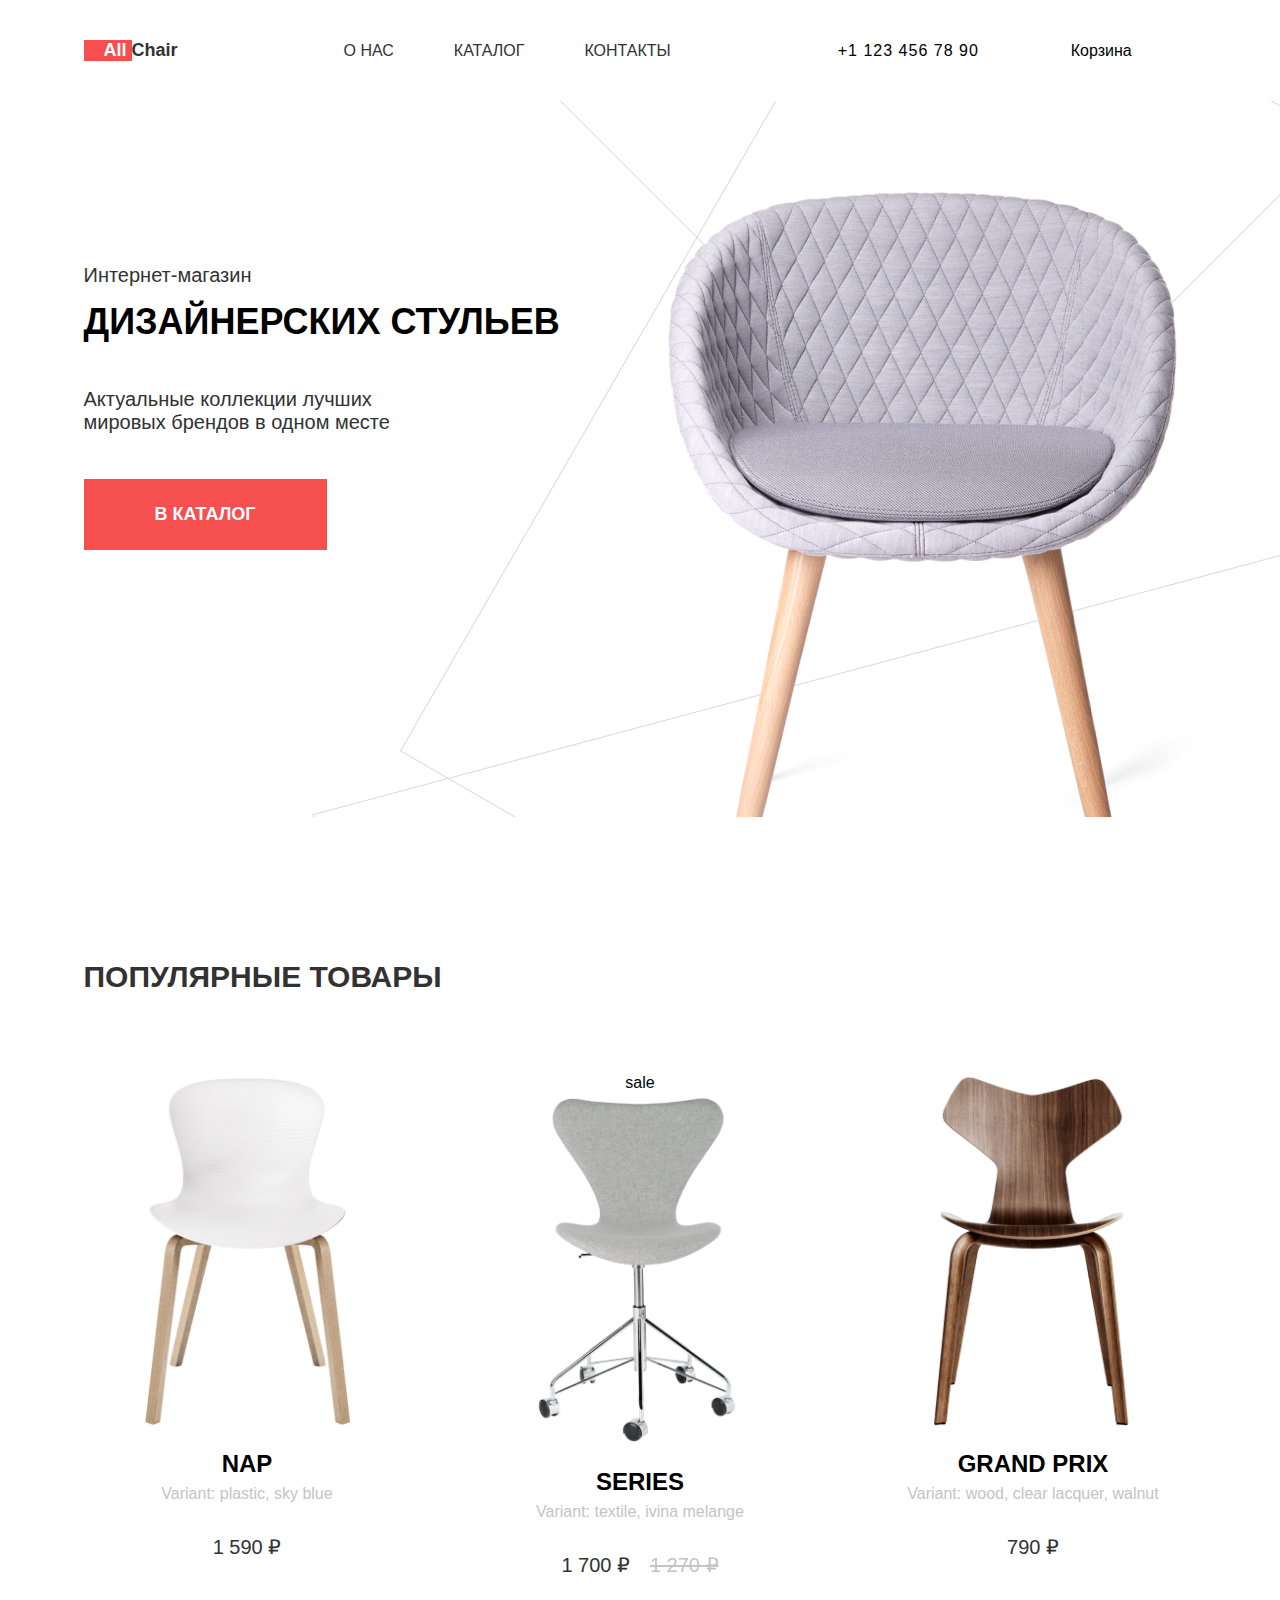
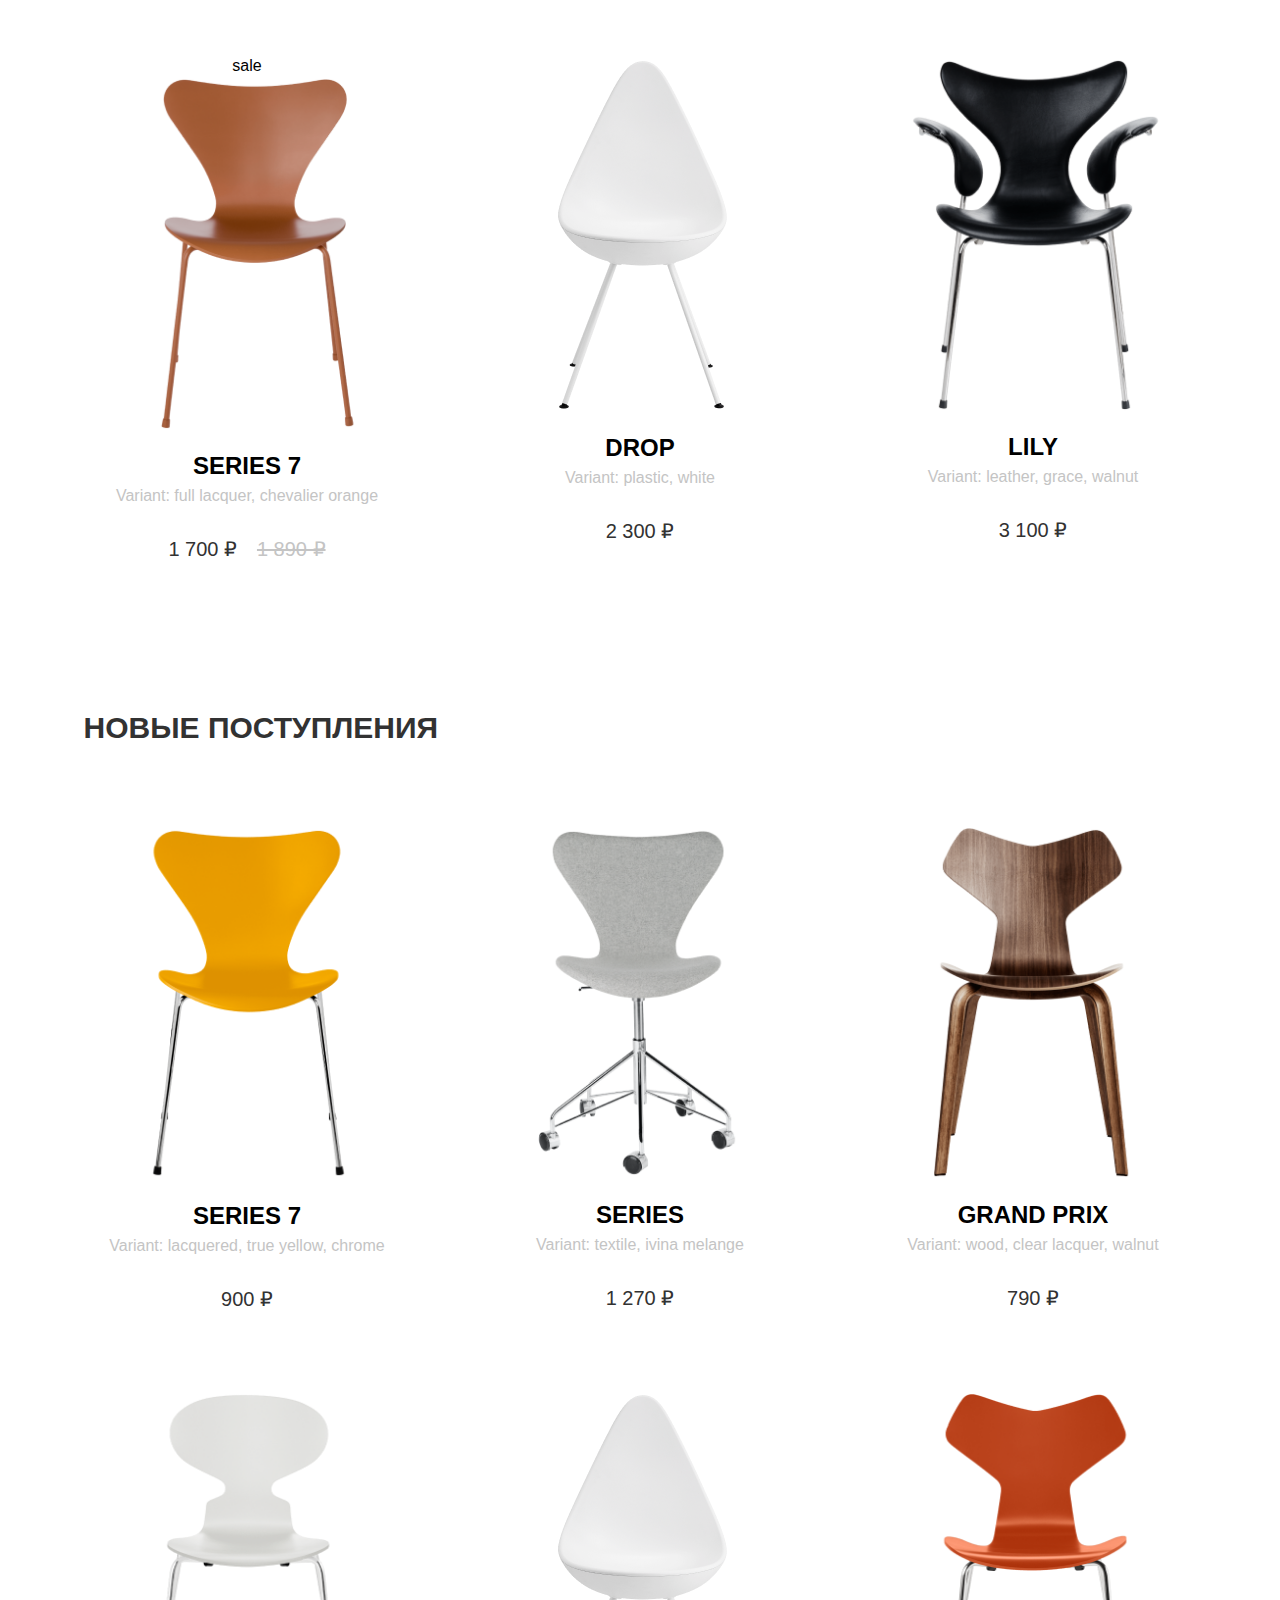
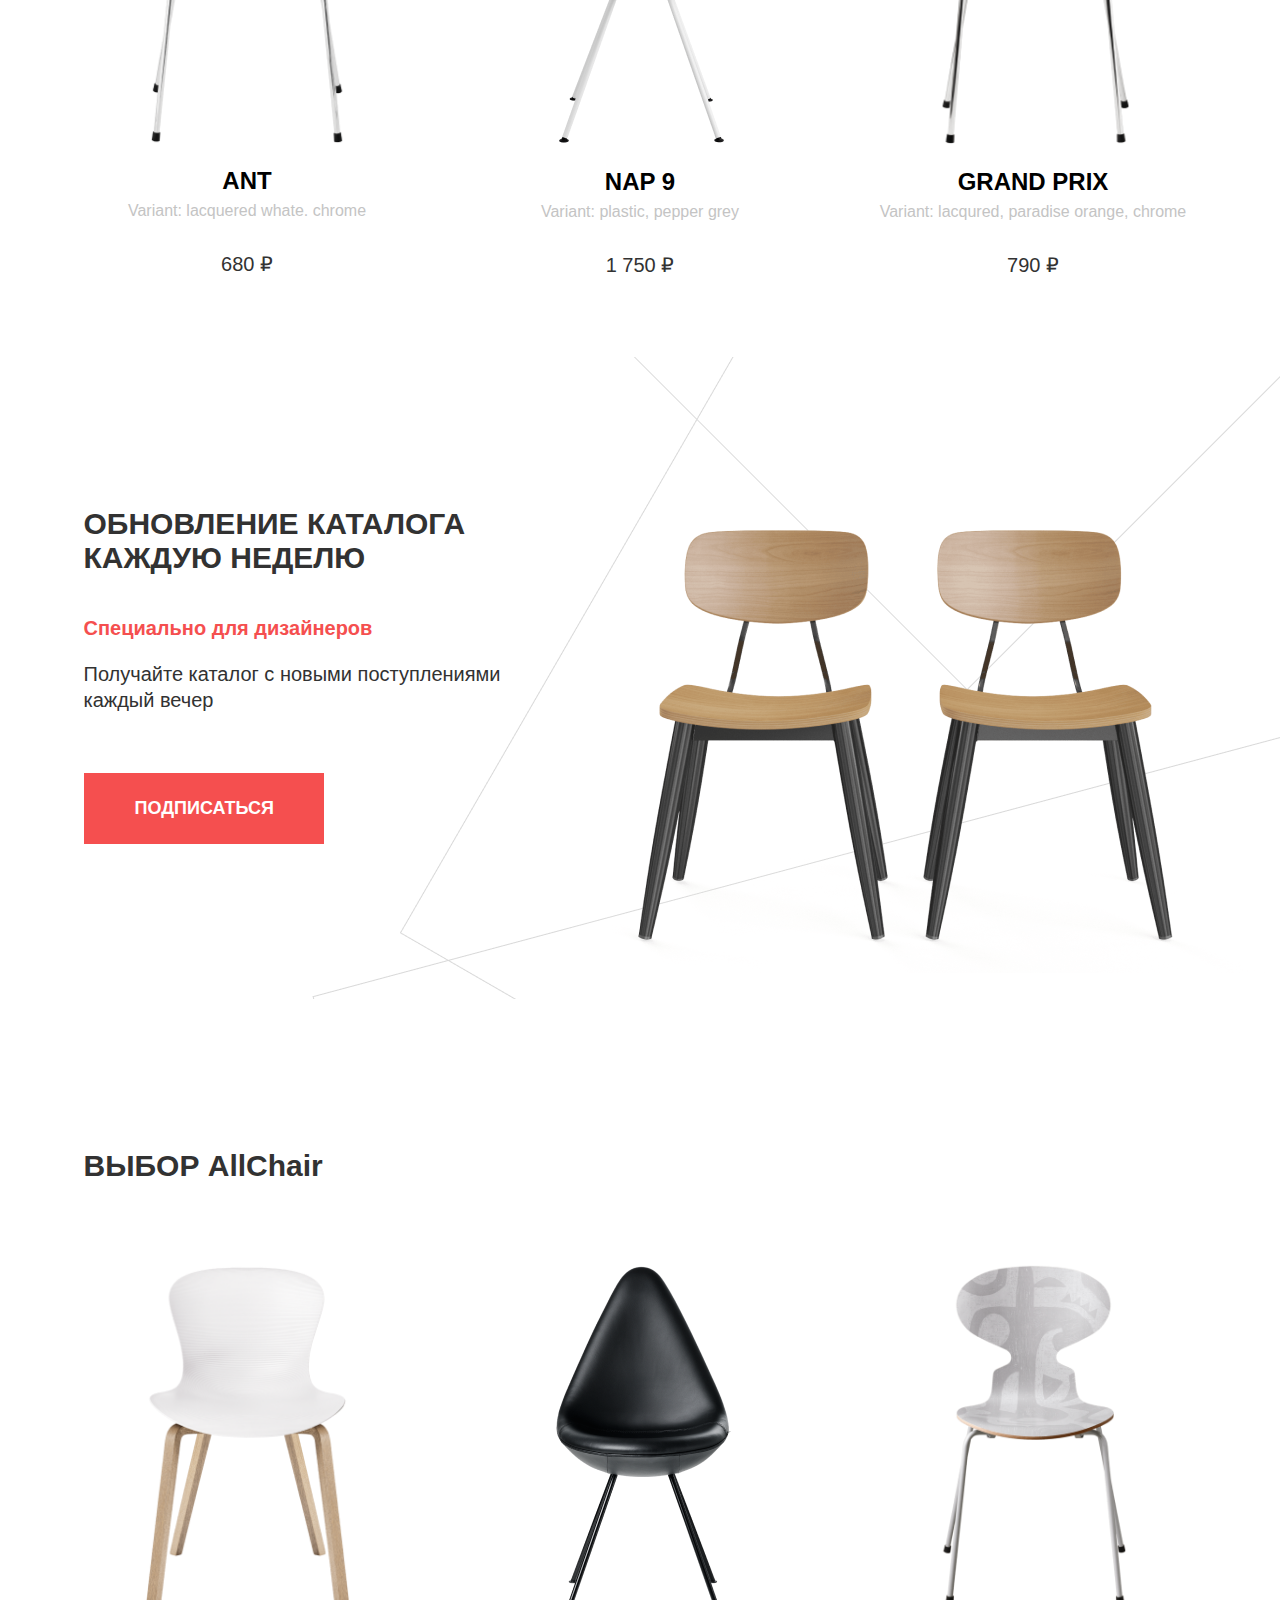
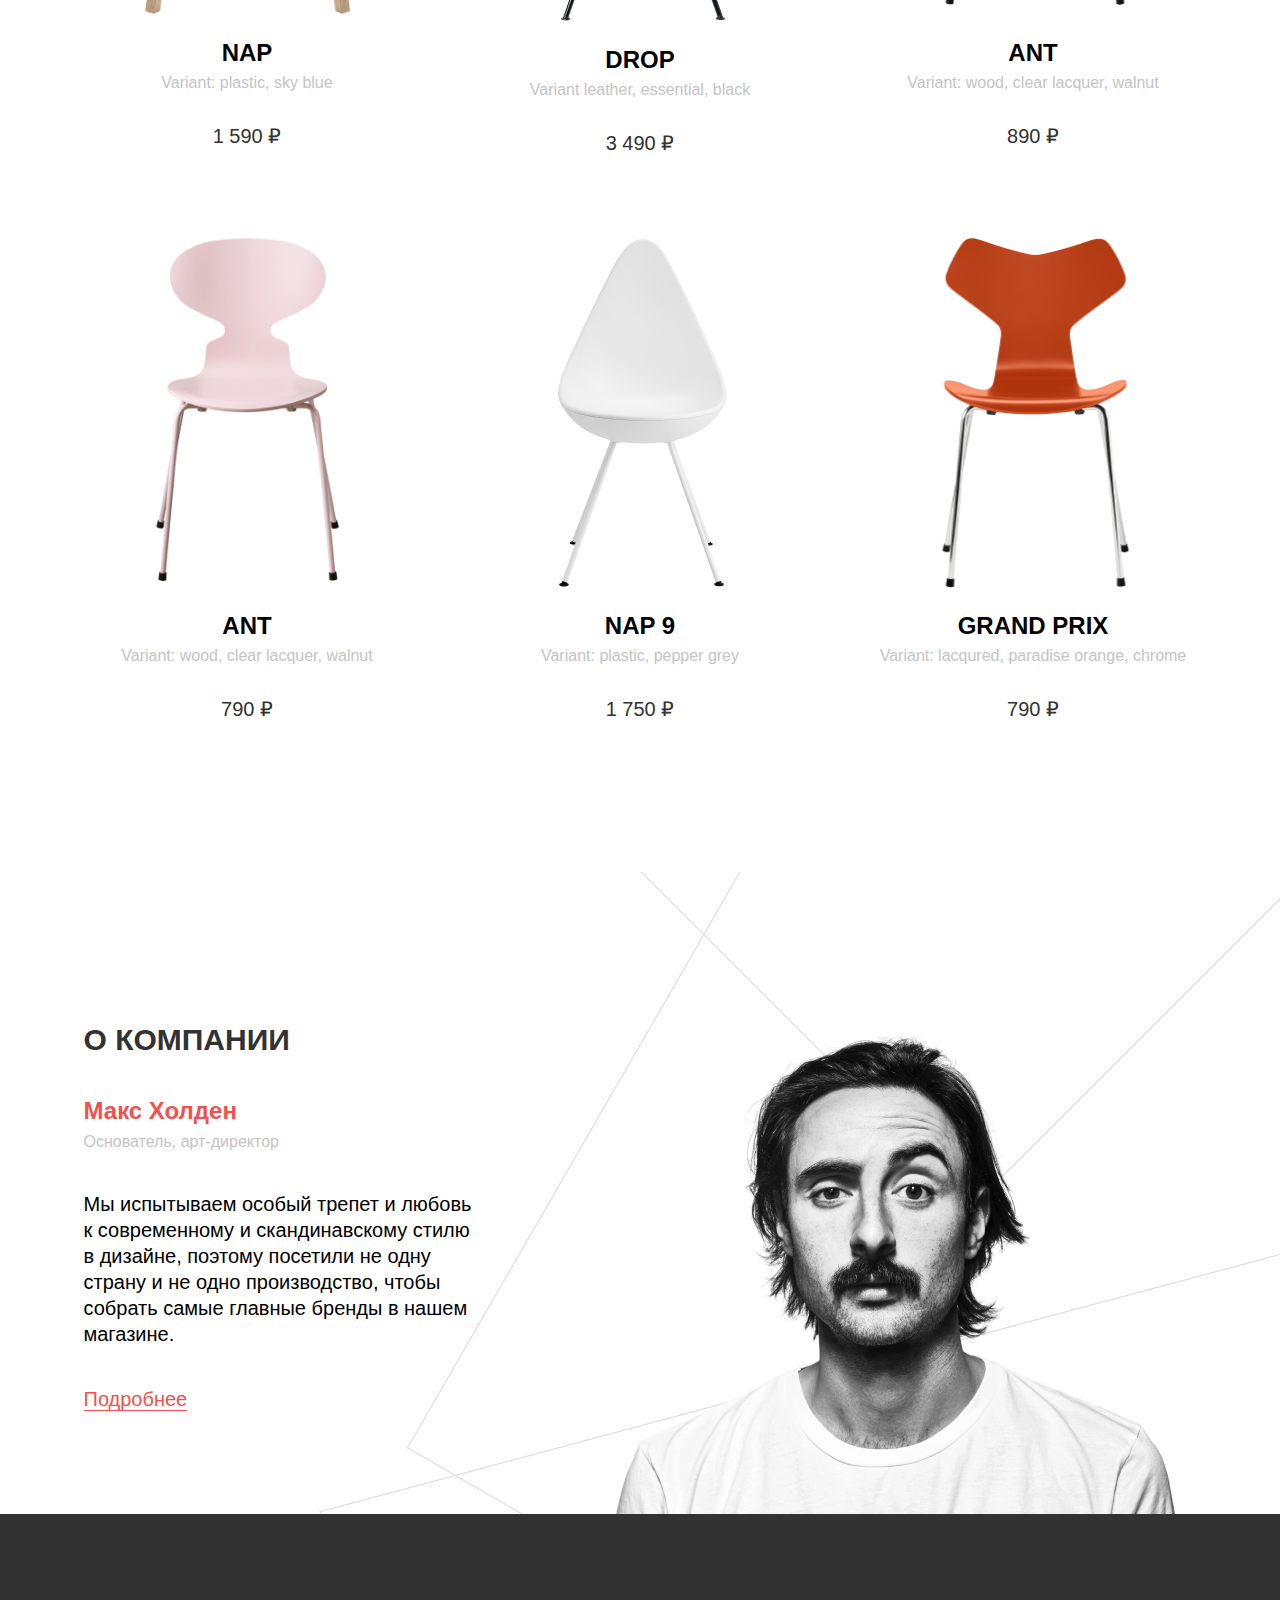
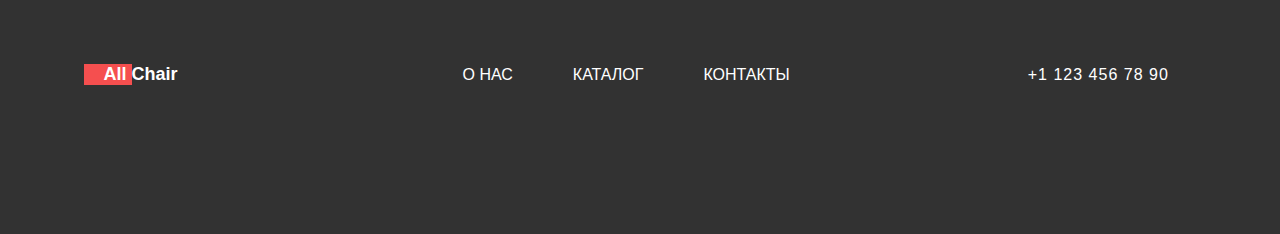
==== commit 254cf3a9: "Добавлена favicon, изменены все title, добавлены товары с скидкой и классы для них" ====
--- a/templates/index.html
+++ b/templates/index.html
@@ -2,8 +2,9 @@
 <html lang="en">
 <head>
     <meta charset="UTF-8">
-    <title>Title</title>
+    <title>Главная</title>
     <link rel="stylesheet" href="../style/main/main.css">
+    <link rel="icon" href="../img/other/icon.ico" type="image/x-icon">
 </head>
 <body>
 <header>
@@ -50,16 +51,18 @@
                 <div class="product">
                     <img src="../img/products/Nap.png" alt="Nap">
                     <p class="product__name">NAP</p>
-                    <p class="product__vendorCode">Артикул: 1543</p>
+                    <p class="product__vendorCode">Артикул: 1564</p>
                     <p class="product__characteristics">Variant: plastic, sky blue</p>
                     <p class="product__price">1 590 ₽</p>
                 </div>
-                <div class="product">
+                <div class="product discount">
                     <img src="../img/products/Series.png" alt="SERIES">
                     <p class="product__name">SERIES</p>
                     <p class="product__vendorCode">Артикул: 0437</p>
                     <p class="product__characteristics">Variant: textile, ivina melange</p>
-                    <p class="product__price">1 270 ₽</p>
+                    <section class="price">
+                        <p class="product__price">1 270 ₽</p>
+                    </section>
                 </div>
                 <div class="product">
                     <img src="../img/products/Grand%20Prix.png" alt="GRAND PRIX">
@@ -68,12 +71,14 @@
                     <p class="product__characteristics">Variant: wood, clear lacquer, walnut</p>
                     <p class="product__price">790 ₽</p>
                 </div>
-                <div class="product">
+                <div class="product discount">
                     <img src="../img/products/Series_7.png" alt="Series_7">
                     <p class="product__name">SERIES 7</p>
                     <p class="product__vendorCode">Артикул: 1543</p>
                     <p class="product__characteristics">Variant: full lacquer, chevalier orange</p>
-                    <p class="product__price">1 890 ₽</p>
+                    <section class="price">
+                        <p class="product__price">1 890 ₽</p>
+                    </section>
                 </div>
                 <div class="product">
                     <img src="../img/products/Drop.png" alt="DROP">
@@ -237,5 +242,6 @@
 <script src="../js/productCard.js"></script>
 <script src="../js/feedback.js"></script>
 <script src="../js/cart.js"></script>
+<script src="../js/ordering.js"></script>
 </body>
 </html>--- a/style/main/main.css
+++ b/style/main/main.css
@@ -54,7 +54,7 @@
   z-index: 100;
   position: fixed;
   left: 27%;
-  top: 20%;
+  top: 17%;
   background-color: white;
   padding: 94px 76px 88px 46px;
 }
@@ -125,7 +125,7 @@
   font-size: 20px;
   color: #323232;
 }
-.cart button {
+.cart > .btn {
   padding: 24px 70px;
   border: 1px solid #f54f4f;
   background-color: #f54f4f;
@@ -134,7 +134,7 @@
   font-size: 18px;
   outline: none;
 }
-.cart button:hover {
+.cart > .btn:hover {
   box-shadow: 0 4px 10px rgba(245, 79, 79, 0.44);
   cursor: pointer;
 }
@@ -348,6 +348,197 @@
   cursor: pointer;
 }
 
+.headers {
+  color: #f54f4f;
+  font-size: 24px;
+  font-weight: bold;
+  padding-bottom: 30px;
+}
+
+.order {
+  z-index: 100;
+  position: fixed;
+  margin: 0 480px;
+  width: 800px;
+  top: 9.6%;
+  background-color: white;
+  padding: 55px 65px;
+}
+.order > a {
+  text-decoration: none;
+  color: #323232;
+  font-size: 20px;
+  border-bottom: 1px solid;
+  margin-bottom: 24px;
+}
+.order > a:hover {
+  color: #f54f4f;
+}
+.order > h1 {
+  font-size: 30px;
+  padding-top: 24px;
+  padding-bottom: 50px;
+  border-bottom: 1px solid #c4c4c4;
+}
+.order > .close {
+  position: absolute;
+  width: 36px;
+  height: 36px;
+  right: 25px;
+  top: 25px;
+  cursor: pointer;
+}
+.order > form > .headers {
+  padding-top: 45px;
+}
+.order__content {
+  display: flex;
+  margin-bottom: 48px;
+}
+
+.chooseDelivery {
+  width: 54%;
+}
+.chooseDelivery > ul {
+  list-style-type: none;
+  margin-right: 250px;
+}
+.chooseDelivery > ul > li:first-child {
+  margin-bottom: 10px;
+}
+
+label {
+  cursor: pointer;
+  font-weight: 500;
+  color: #323232;
+  font-size: 24px;
+}
+
+.deliveryDetails {
+  width: 60%;
+}
+.deliveryDetails_text {
+  color: #323232;
+  font-size: 16px;
+  line-height: 21px;
+}
+
+.aboutRecipient {
+  display: flex;
+  margin-bottom: 77px;
+}
+.aboutRecipient__text {
+  font-size: 24px;
+  color: #323232;
+  font-weight: 500;
+  padding-bottom: 26px;
+}
+.aboutRecipient > .recipient {
+  margin-right: 50px;
+}
+.aboutRecipient > .recipient > ul {
+  list-style-type: none;
+}
+.aboutRecipient > .recipient > ul > li > input {
+  padding: 24px 0 26px 25px;
+  width: 350px;
+  color: #c4c4c4;
+  outline: none;
+  border: 1px solid #c4c4c4;
+  font-size: 16px;
+}
+.aboutRecipient > .recipient > ul > li > input:first-child {
+  margin-bottom: 10px;
+}
+.aboutRecipient > .address > ul, .aboutRecipient .our-address > ul {
+  list-style-type: none;
+}
+.aboutRecipient > .address > ul > li, .aboutRecipient .our-address > ul > li {
+  margin-bottom: 10px;
+}
+.aboutRecipient > .address > ul > li:last-child, .aboutRecipient .our-address > ul > li:last-child {
+  margin-bottom: 0;
+}
+.aboutRecipient > .address > ul > li > input, .aboutRecipient .our-address > ul > li > input {
+  padding: 12px 0 12px 20px;
+  width: 350px;
+  color: #c4c4c4;
+  outline: none;
+  border: 1px solid #c4c4c4;
+  font-size: 16px;
+}
+
+.our-address > ul > li {
+  margin-bottom: 5px !important;
+}
+.our-address > ul > li:first-child {
+  display: flex;
+  margin-bottom: 11px !important;
+}
+.our-address > ul > li:first-child > p {
+  padding-left: 15px !important;
+  font-size: 18px !important;
+}
+.our-address > ul > li p {
+  padding-left: 30px;
+  font-size: 14px;
+}
+.our-address > ul > li:last-child {
+  margin-top: 35px;
+  margin-bottom: 0;
+}
+
+.payment {
+  margin-bottom: 77px;
+}
+.payment > ul {
+  list-style-type: none;
+}
+.payment > ul > li:first-child {
+  padding-bottom: 10px;
+}
+
+.totalSum {
+  font-size: 24px;
+  color: #323232;
+  font-weight: bold;
+}
+.totalSum > p > span {
+  padding-left: 42px;
+}
+
+.custom-radio {
+  position: absolute;
+  opacity: 0;
+  z-index: -1;
+}
+.custom-radio + label {
+  display: inline-flex;
+  align-items: center;
+  user-select: none;
+}
+.custom-radio + label::before {
+  content: "";
+  display: inline-block;
+  width: 29px;
+  height: 29px;
+  border: 1px solid #c4c4c4;
+  border-radius: 50%;
+  margin-right: 15px;
+}
+.custom-radio:checked + label::before {
+  border-color: #c4c4c4;
+  background-image: url("../../img/other/checked.svg");
+  background-position: center;
+  background-repeat: no-repeat;
+}
+
+input::-webkit-outer-spin-button, input::-webkit-inner-spin-button {
+  /* display: none; <- Crashes Chrome on hover */
+  -webkit-appearance: none;
+  margin: 0;
+}
+
 .people-name {
   font-size: 24px;
   color: #f54f4f;
@@ -413,6 +604,7 @@
 .product:hover {
   transform: scale(1.2);
   cursor: pointer;
+  color: #f54f4f;
 }
 .product img {
   width: 309px;
@@ -428,7 +620,7 @@
   color: #c4c4c4;
   white-space: nowrap;
 }
-.product__price {
+.product__price, .product .sale_price {
   font-size: 20px;
   color: #323232;
   padding-top: 32px;
@@ -446,6 +638,7 @@
   border: 1px solid #f54f4f;
   outline: none;
   font-weight: bold;
+  text-transform: uppercase;
 }
 .btn:hover {
   box-shadow: 0 4px 10px rgba(245, 79, 79, 0.44);
@@ -579,6 +772,10 @@
   cursor: pointer;
 }
 
+body {
+  overflow-x: hidden;
+}
+
 * {
   margin: 0;
   padding: 0;
@@ -723,7 +920,7 @@
   z-index: 100;
   position: fixed;
   left: 27%;
-  top: 20%;
+  top: 17%;
   background-color: white;
   padding: 94px 76px 88px 46px;
 }
@@ -794,7 +991,7 @@
   font-size: 20px;
   color: #323232;
 }
-.cart button {
+.cart > .btn {
   padding: 24px 70px;
   border: 1px solid #f54f4f;
   background-color: #f54f4f;
@@ -803,7 +1000,7 @@
   font-size: 18px;
   outline: none;
 }
-.cart button:hover {
+.cart > .btn:hover {
   box-shadow: 0 4px 10px rgba(245, 79, 79, 0.44);
   cursor: pointer;
 }
@@ -1017,6 +1214,197 @@
   cursor: pointer;
 }
 
+.headers {
+  color: #f54f4f;
+  font-size: 24px;
+  font-weight: bold;
+  padding-bottom: 30px;
+}
+
+.order {
+  z-index: 100;
+  position: fixed;
+  margin: 0 480px;
+  width: 800px;
+  top: 9.6%;
+  background-color: white;
+  padding: 55px 65px;
+}
+.order > a {
+  text-decoration: none;
+  color: #323232;
+  font-size: 20px;
+  border-bottom: 1px solid;
+  margin-bottom: 24px;
+}
+.order > a:hover {
+  color: #f54f4f;
+}
+.order > h1 {
+  font-size: 30px;
+  padding-top: 24px;
+  padding-bottom: 50px;
+  border-bottom: 1px solid #c4c4c4;
+}
+.order > .close {
+  position: absolute;
+  width: 36px;
+  height: 36px;
+  right: 25px;
+  top: 25px;
+  cursor: pointer;
+}
+.order > form > .headers {
+  padding-top: 45px;
+}
+.order__content {
+  display: flex;
+  margin-bottom: 48px;
+}
+
+.chooseDelivery {
+  width: 54%;
+}
+.chooseDelivery > ul {
+  list-style-type: none;
+  margin-right: 250px;
+}
+.chooseDelivery > ul > li:first-child {
+  margin-bottom: 10px;
+}
+
+label {
+  cursor: pointer;
+  font-weight: 500;
+  color: #323232;
+  font-size: 24px;
+}
+
+.deliveryDetails {
+  width: 60%;
+}
+.deliveryDetails_text {
+  color: #323232;
+  font-size: 16px;
+  line-height: 21px;
+}
+
+.aboutRecipient {
+  display: flex;
+  margin-bottom: 77px;
+}
+.aboutRecipient__text {
+  font-size: 24px;
+  color: #323232;
+  font-weight: 500;
+  padding-bottom: 26px;
+}
+.aboutRecipient > .recipient {
+  margin-right: 50px;
+}
+.aboutRecipient > .recipient > ul {
+  list-style-type: none;
+}
+.aboutRecipient > .recipient > ul > li > input {
+  padding: 24px 0 26px 25px;
+  width: 350px;
+  color: #c4c4c4;
+  outline: none;
+  border: 1px solid #c4c4c4;
+  font-size: 16px;
+}
+.aboutRecipient > .recipient > ul > li > input:first-child {
+  margin-bottom: 10px;
+}
+.aboutRecipient > .address > ul, .aboutRecipient .our-address > ul {
+  list-style-type: none;
+}
+.aboutRecipient > .address > ul > li, .aboutRecipient .our-address > ul > li {
+  margin-bottom: 10px;
+}
+.aboutRecipient > .address > ul > li:last-child, .aboutRecipient .our-address > ul > li:last-child {
+  margin-bottom: 0;
+}
+.aboutRecipient > .address > ul > li > input, .aboutRecipient .our-address > ul > li > input {
+  padding: 12px 0 12px 20px;
+  width: 350px;
+  color: #c4c4c4;
+  outline: none;
+  border: 1px solid #c4c4c4;
+  font-size: 16px;
+}
+
+.our-address > ul > li {
+  margin-bottom: 5px !important;
+}
+.our-address > ul > li:first-child {
+  display: flex;
+  margin-bottom: 11px !important;
+}
+.our-address > ul > li:first-child > p {
+  padding-left: 15px !important;
+  font-size: 18px !important;
+}
+.our-address > ul > li p {
+  padding-left: 30px;
+  font-size: 14px;
+}
+.our-address > ul > li:last-child {
+  margin-top: 35px;
+  margin-bottom: 0;
+}
+
+.payment {
+  margin-bottom: 77px;
+}
+.payment > ul {
+  list-style-type: none;
+}
+.payment > ul > li:first-child {
+  padding-bottom: 10px;
+}
+
+.totalSum {
+  font-size: 24px;
+  color: #323232;
+  font-weight: bold;
+}
+.totalSum > p > span {
+  padding-left: 42px;
+}
+
+.custom-radio {
+  position: absolute;
+  opacity: 0;
+  z-index: -1;
+}
+.custom-radio + label {
+  display: inline-flex;
+  align-items: center;
+  user-select: none;
+}
+.custom-radio + label::before {
+  content: "";
+  display: inline-block;
+  width: 29px;
+  height: 29px;
+  border: 1px solid #c4c4c4;
+  border-radius: 50%;
+  margin-right: 15px;
+}
+.custom-radio:checked + label::before {
+  border-color: #c4c4c4;
+  background-image: url("../../img/other/checked.svg");
+  background-position: center;
+  background-repeat: no-repeat;
+}
+
+input::-webkit-outer-spin-button, input::-webkit-inner-spin-button {
+  /* display: none; <- Crashes Chrome on hover */
+  -webkit-appearance: none;
+  margin: 0;
+}
+
 .people-name {
   font-size: 24px;
   color: #f54f4f;
@@ -1082,6 +1470,7 @@
 .product:hover {
   transform: scale(1.2);
   cursor: pointer;
+  color: #f54f4f;
 }
 .product img {
   width: 309px;
@@ -1097,7 +1486,7 @@
   color: #c4c4c4;
   white-space: nowrap;
 }
-.product__price {
+.product__price, .product .sale_price {
   font-size: 20px;
   color: #323232;
   padding-top: 32px;
@@ -1115,6 +1504,7 @@
   border: 1px solid #f54f4f;
   outline: none;
   font-weight: bold;
+  text-transform: uppercase;
 }
 .btn:hover {
   box-shadow: 0 4px 10px rgba(245, 79, 79, 0.44);
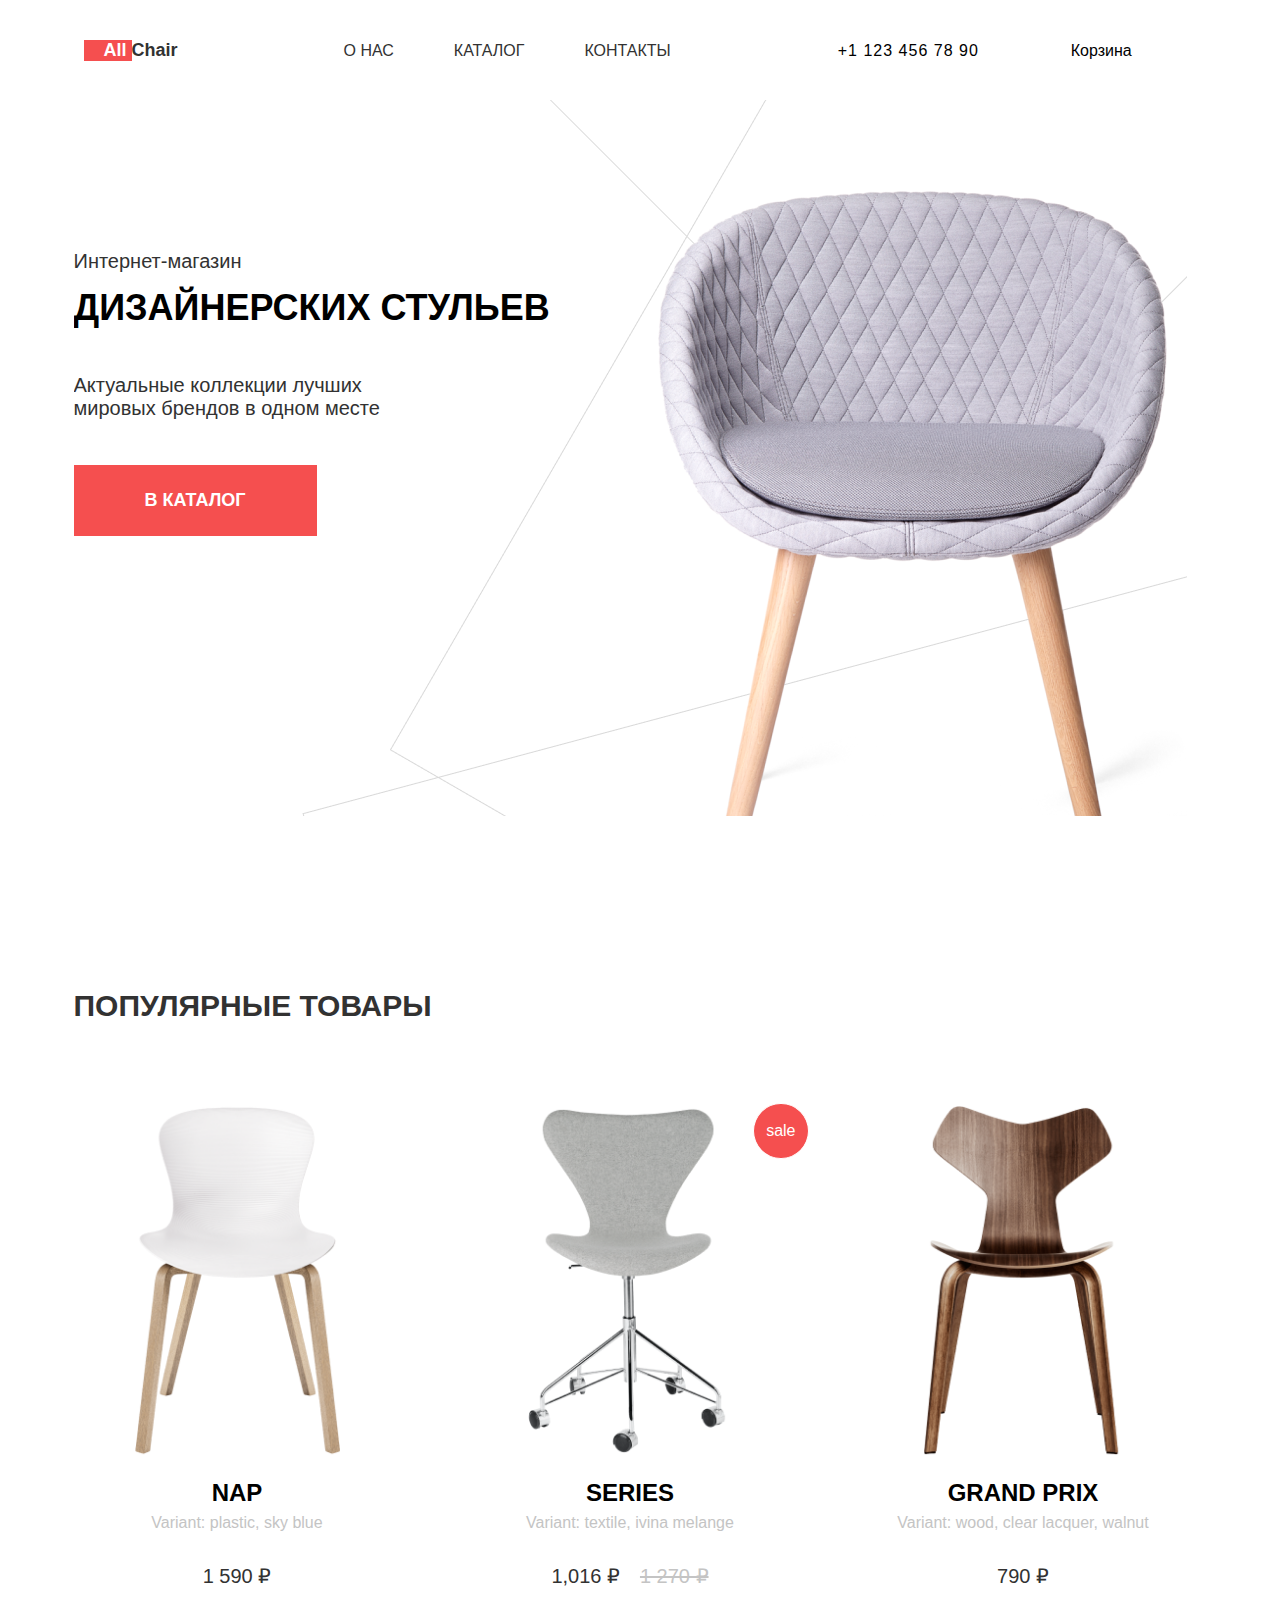
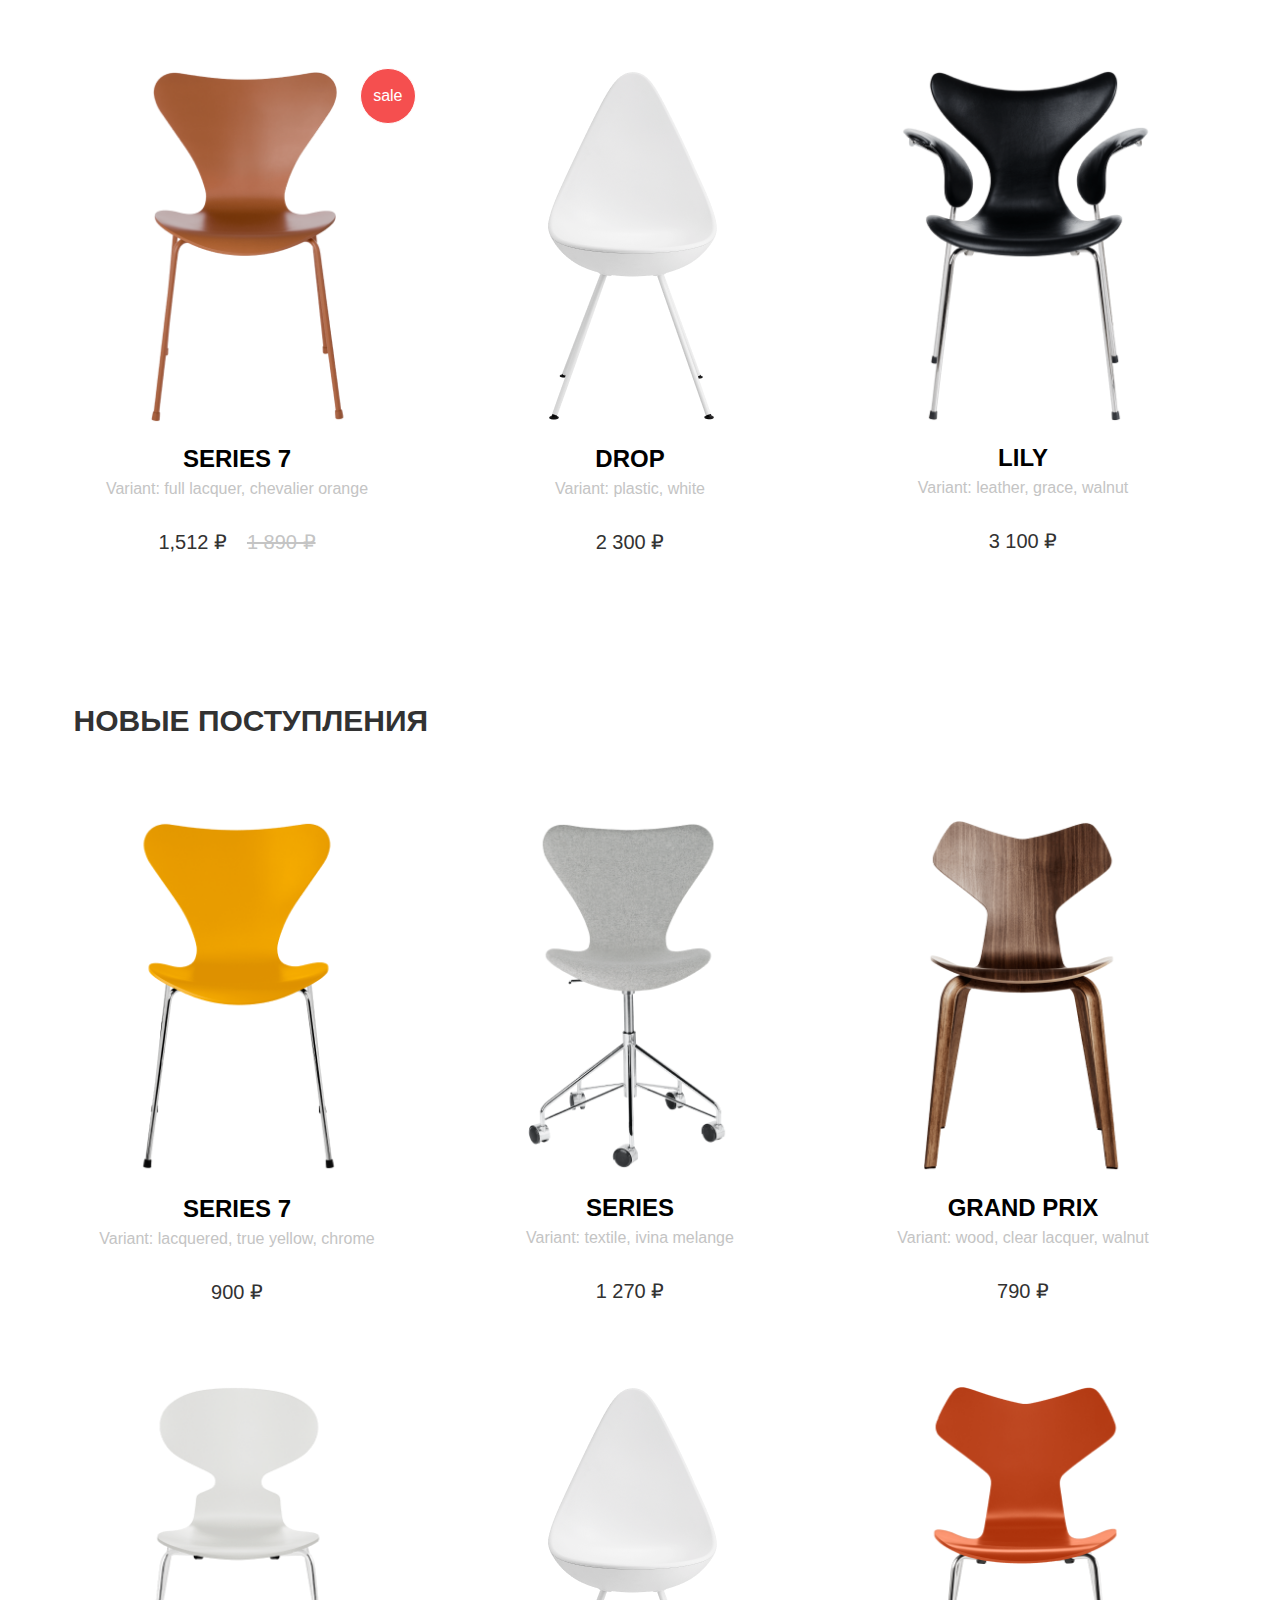
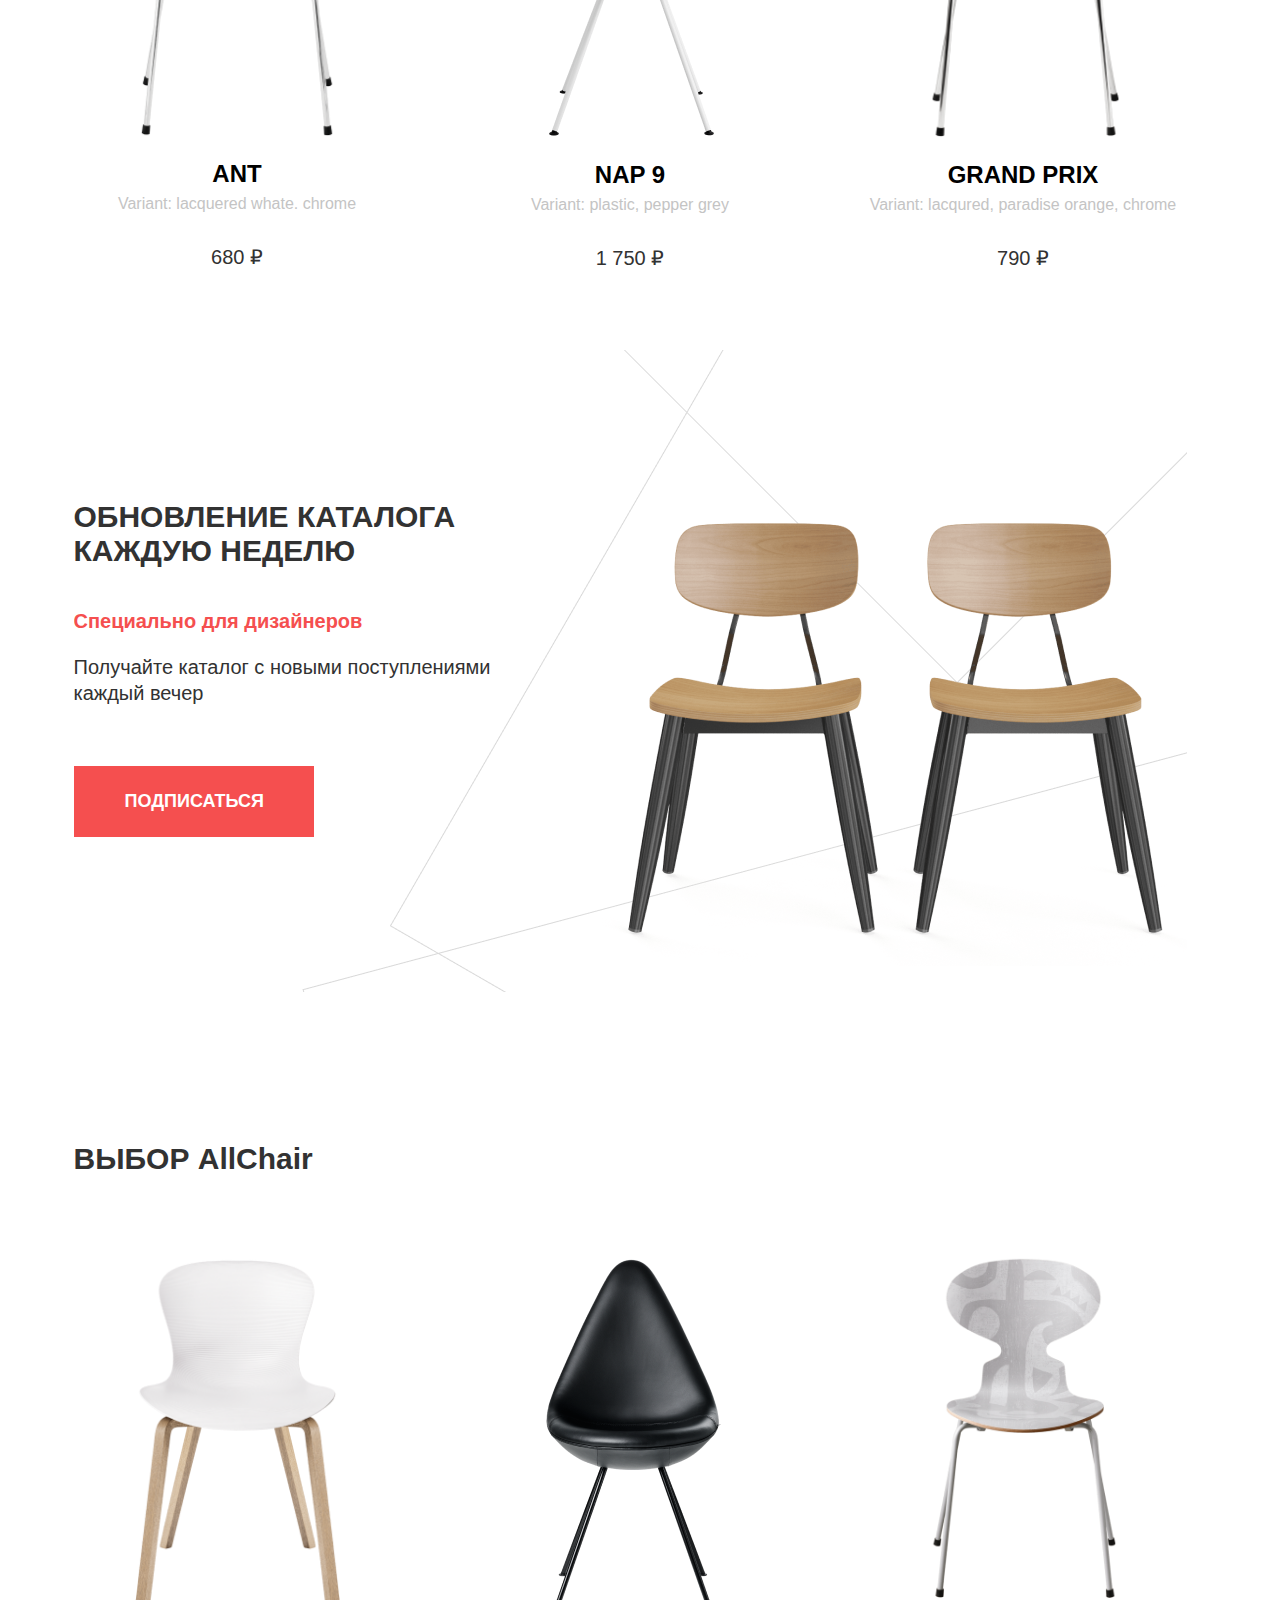
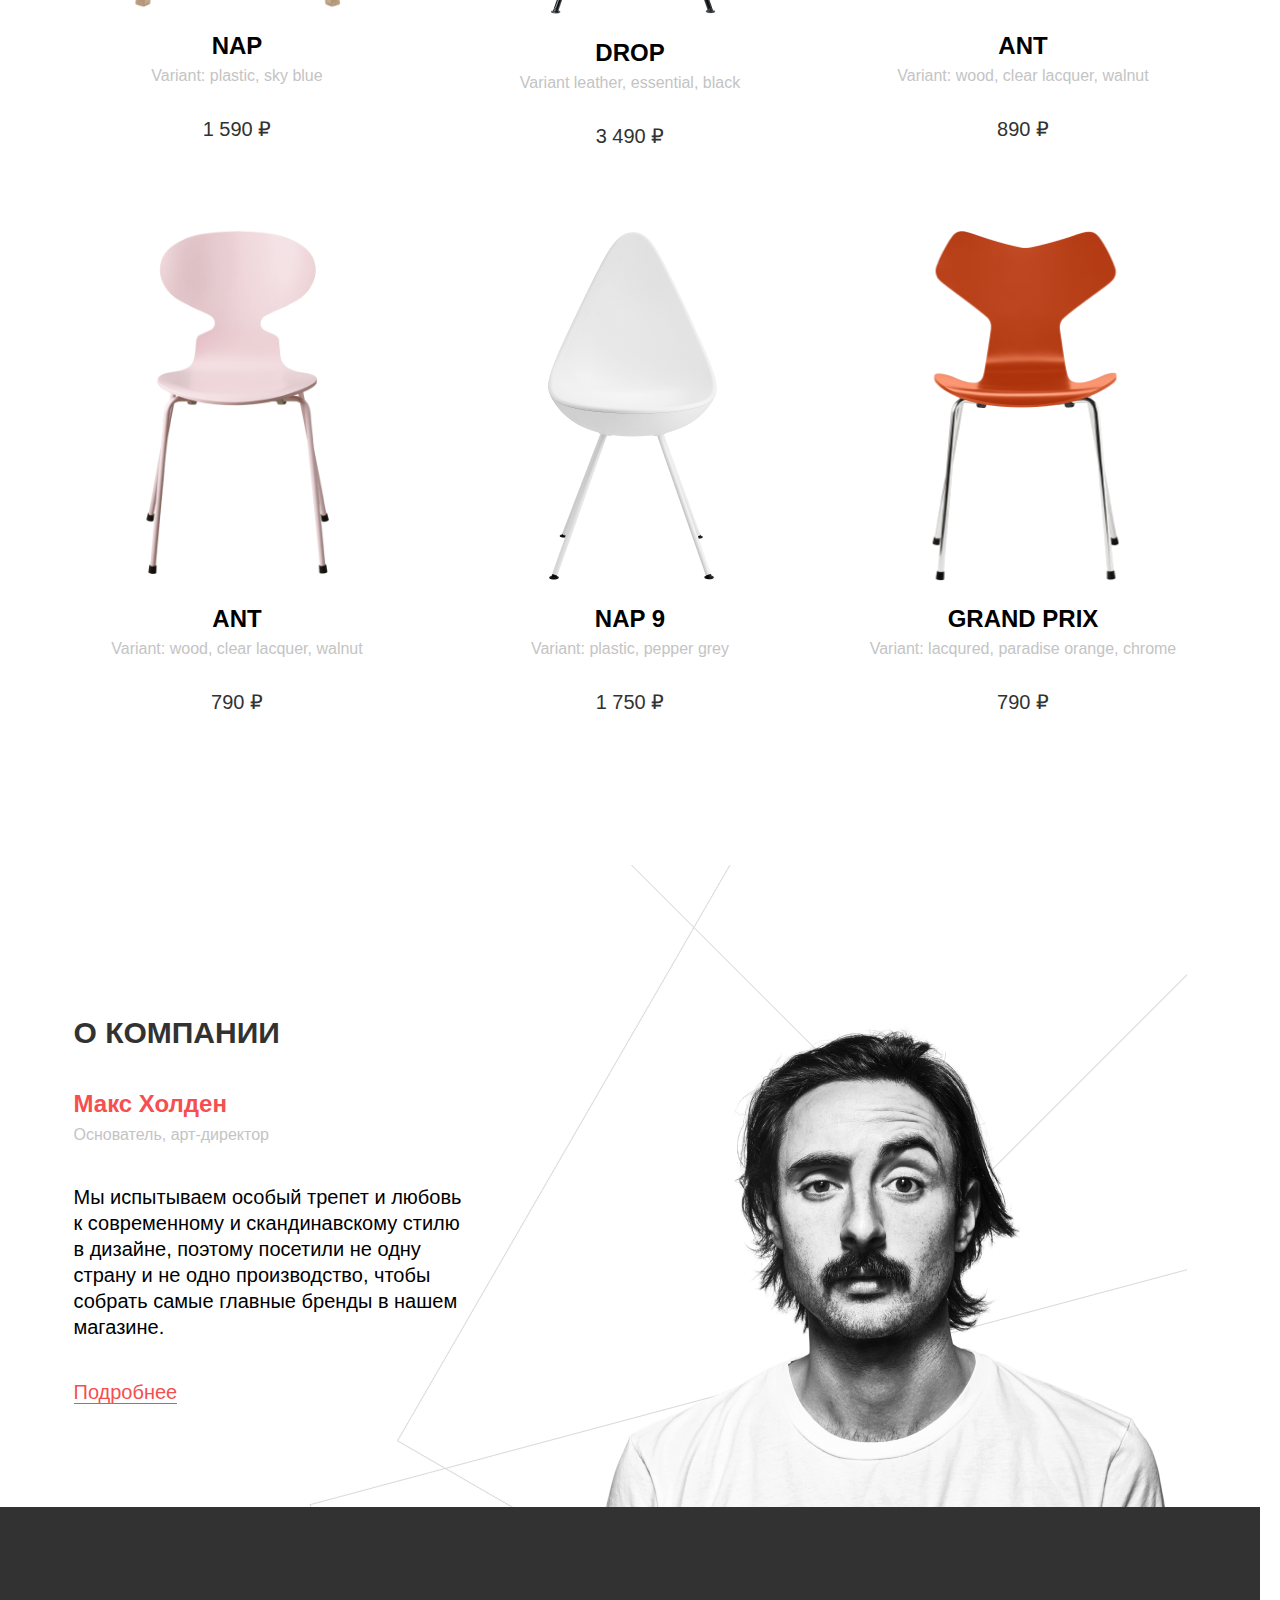
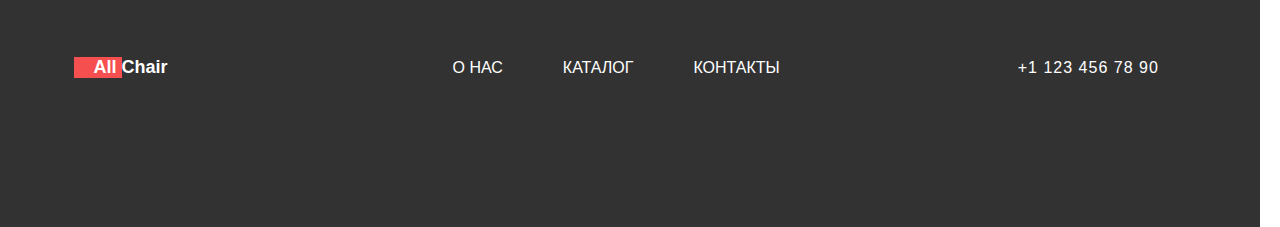
==== commit d8a76c9e: "Дописал alt'ы" ====
--- a/templates/index.html
+++ b/templates/index.html
@@ -40,7 +40,7 @@
                 мировых брендов в одном месте</p>
             <a href="catalog.html"><button class="btn">В КАТАЛОГ</button></a>
         </div>
-        <img class="banner__img" src="../img/other/banner.png" alt="">
+        <img class="banner__img" src="../img/other/banner.png" alt="banner">
     </div>
 </div>
 <main class="main">
--- a/style/main/main.css
+++ b/style/main/main.css
@@ -7,8 +7,9 @@
 .subscribe-card {
   z-index: 100;
   position: fixed;
-  left: 33%;
-  top: 16%;
+  left: 50%;
+  top: 50%;
+  transform: translate(-50%, -50%);
   background-color: white;
 }
 .subscribe-card__text {
@@ -53,8 +54,9 @@
   display: flex;
   z-index: 100;
   position: fixed;
-  left: 27%;
-  top: 17%;
+  left: 50%;
+  top: 50%;
+  transform: translate(-50%, -50%);
   background-color: white;
   padding: 94px 76px 88px 46px;
 }
@@ -94,7 +96,7 @@
   padding: 23px 64px 25px 72px;
 }
 .card__aboutGoods {
-  font-size: 16px;
+  font-size: 14.5px;
   color: #323232;
   line-height: 1.3;
 }
@@ -102,11 +104,12 @@
 .cart {
   z-index: 100;
   position: fixed;
-  margin: 0 480px;
   width: 800px;
-  top: 9.6%;
   background-color: white;
   padding: 55px 65px;
+  left: 50%;
+  top: 50%;
+  transform: translate(-50%, -50%);
 }
 .cart h1 {
   font-size: 30px;
@@ -358,9 +361,10 @@
 .order {
   z-index: 100;
   position: fixed;
-  margin: 0 480px;
   width: 800px;
-  top: 9.6%;
+  top: 50%;
+  left: 50%;
+  transform: translate(-50%, -50%);
   background-color: white;
   padding: 55px 65px;
 }
@@ -442,7 +446,7 @@
 .aboutRecipient > .recipient > ul > li > input {
   padding: 24px 0 26px 25px;
   width: 350px;
-  color: #c4c4c4;
+  color: black;
   outline: none;
   border: 1px solid #c4c4c4;
   font-size: 16px;
@@ -462,7 +466,7 @@
 .aboutRecipient > .address > ul > li > input, .aboutRecipient .our-address > ul > li > input {
   padding: 12px 0 12px 20px;
   width: 350px;
-  color: #c4c4c4;
+  color: black;
   outline: none;
   border: 1px solid #c4c4c4;
   font-size: 16px;
@@ -533,6 +537,33 @@
   background-repeat: no-repeat;
 }
 
+.error {
+  padding: 15px;
+  background-color: rgba(187, 0, 0, 0.13);
+  color: #BB0000;
+  margin-bottom: 10px;
+  font-size: 15px;
+}
+
+.notValid {
+  margin-bottom: 5px !important;
+  border-color: red !important;
+}
+
+.order__content > .chooseDelivery > .error, .payment > .error {
+  width: 347px;
+  margin-top: 10px;
+}
+
+@-moz-document url-prefix() {
+  .error {
+    width: 265px !important;
+  }
+
+  .btn {
+    white-space: nowrap;
+  }
+}
 input::-webkit-outer-spin-button, input::-webkit-inner-spin-button {
   /* display: none; <- Crashes Chrome on hover */
   -webkit-appearance: none;
@@ -599,7 +630,7 @@
 
 .product {
   text-align: center;
-  transition: 0.4s;
+  transition: 0.2s;
 }
 .product:hover {
   transform: scale(1.2);
@@ -647,12 +678,10 @@
 
 .subscribe {
   position: relative;
-  margin-top: 230px;
-  height: 492px;
-}
-.subscribe__text {
-  position: absolute;
-  z-index: 10;
+  height: 645px;
+  background-image: url("../../img/other/double_chairs.png");
+  background-repeat: no-repeat;
+  background-position: center;
 }
 .subscribe__text p {
   font-size: 20px;
@@ -680,7 +709,6 @@
 }
 
 .banner {
-  padding-top: 281px;
   background-color: #F6F6F4;
   height: 210px;
   width: 100%;
@@ -696,8 +724,9 @@
   z-index: 10;
 }
 .banner__img {
-  position: absolute;
-  top: -180px;
+  position: relative;
+  padding-bottom: 100px;
+  top: 100px;
   left: -412px;
 }
 
@@ -710,56 +739,6 @@
   left: 0;
 }
 
-.card {
-  display: flex;
-  z-index: 100;
-  position: fixed;
-  left: 27%;
-  top: 20%;
-  background-color: white;
-  padding: 94px 76px 88px 46px;
-}
-.card > .close {
-  position: absolute;
-  width: 36px;
-  height: 36px;
-  right: 25px;
-  top: 25px;
-  cursor: pointer;
-}
-.card > .container {
-  background-color: rgba(0, 0, 0, 0.5);
-}
-.card img {
-  width: 382px;
-  height: 438px;
-}
-.card__name {
-  font-size: 30px;
-  color: #323232;
-  font-weight: bold;
-  padding-bottom: 15px;
-}
-.card__vendorCode {
-  font-size: 16px;
-  color: #c4c4c4;
-  padding-bottom: 23px;
-}
-.card__price {
-  font-size: 24px;
-  color: #323232;
-}
-.card__info > .btn {
-  margin-top: 34px;
-  margin-bottom: 45px;
-  padding: 23px 64px 25px 72px;
-}
-.card__aboutGoods {
-  font-size: 16px;
-  color: #323232;
-  line-height: 1.3;
-}
-
 .quantity {
   position: absolute;
   bottom: 10px;
@@ -772,8 +751,29 @@
   cursor: pointer;
 }
 
+.sale {
+  position: absolute;
+  right: -15px;
+  border-radius: 50%;
+  border: 1px solid;
+  background-color: #f54f4f;
+  color: white;
+  padding: 18px 12px;
+  font-size: 16px;
+}
+
+.price {
+  display: flex;
+}
+
+.old_price {
+  text-decoration: line-through;
+  color: #c4c4c4;
+}
+
 body {
   overflow-x: hidden;
+  padding: 0 calc(20px - (100vw - 100%)) 0 0;
 }
 
 * {
@@ -785,6 +785,7 @@
 .container {
   width: 1113px;
   margin: 0 auto;
+  overflow: hidden;
 }
 
 header {
@@ -794,6 +795,9 @@
   background-color: white;
   width: 100%;
 }
+header > .container {
+  overflow: visible;
+}
 
 .header__content {
   display: flex;
@@ -873,8 +877,9 @@
 .subscribe-card {
   z-index: 100;
   position: fixed;
-  left: 33%;
-  top: 16%;
+  left: 50%;
+  top: 50%;
+  transform: translate(-50%, -50%);
   background-color: white;
 }
 .subscribe-card__text {
@@ -919,8 +924,9 @@
   display: flex;
   z-index: 100;
   position: fixed;
-  left: 27%;
-  top: 17%;
+  left: 50%;
+  top: 50%;
+  transform: translate(-50%, -50%);
   background-color: white;
   padding: 94px 76px 88px 46px;
 }
@@ -960,7 +966,7 @@
   padding: 23px 64px 25px 72px;
 }
 .card__aboutGoods {
-  font-size: 16px;
+  font-size: 14.5px;
   color: #323232;
   line-height: 1.3;
 }
@@ -968,11 +974,12 @@
 .cart {
   z-index: 100;
   position: fixed;
-  margin: 0 480px;
   width: 800px;
-  top: 9.6%;
   background-color: white;
   padding: 55px 65px;
+  left: 50%;
+  top: 50%;
+  transform: translate(-50%, -50%);
 }
 .cart h1 {
   font-size: 30px;
@@ -1224,9 +1231,10 @@
 .order {
   z-index: 100;
   position: fixed;
-  margin: 0 480px;
   width: 800px;
-  top: 9.6%;
+  top: 50%;
+  left: 50%;
+  transform: translate(-50%, -50%);
   background-color: white;
   padding: 55px 65px;
 }
@@ -1308,7 +1316,7 @@
 .aboutRecipient > .recipient > ul > li > input {
   padding: 24px 0 26px 25px;
   width: 350px;
-  color: #c4c4c4;
+  color: black;
   outline: none;
   border: 1px solid #c4c4c4;
   font-size: 16px;
@@ -1328,7 +1336,7 @@
 .aboutRecipient > .address > ul > li > input, .aboutRecipient .our-address > ul > li > input {
   padding: 12px 0 12px 20px;
   width: 350px;
-  color: #c4c4c4;
+  color: black;
   outline: none;
   border: 1px solid #c4c4c4;
   font-size: 16px;
@@ -1399,6 +1407,33 @@
   background-repeat: no-repeat;
 }
 
+.error {
+  padding: 15px;
+  background-color: rgba(187, 0, 0, 0.13);
+  color: #BB0000;
+  margin-bottom: 10px;
+  font-size: 15px;
+}
+
+.notValid {
+  margin-bottom: 5px !important;
+  border-color: red !important;
+}
+
+.order__content > .chooseDelivery > .error, .payment > .error {
+  width: 347px;
+  margin-top: 10px;
+}
+
+@-moz-document url-prefix() {
+  .error {
+    width: 265px !important;
+  }
+
+  .btn {
+    white-space: nowrap;
+  }
+}
 input::-webkit-outer-spin-button, input::-webkit-inner-spin-button {
   /* display: none; <- Crashes Chrome on hover */
   -webkit-appearance: none;
@@ -1465,7 +1500,7 @@
 
 .product {
   text-align: center;
-  transition: 0.4s;
+  transition: 0.2s;
 }
 .product:hover {
   transform: scale(1.2);
@@ -1513,12 +1548,10 @@
 
 .subscribe {
   position: relative;
-  margin-top: 230px;
-  height: 492px;
-}
-.subscribe__text {
-  position: absolute;
-  z-index: 10;
+  height: 645px;
+  background-image: url("../../img/other/double_chairs.png");
+  background-repeat: no-repeat;
+  background-position: center;
 }
 .subscribe__text p {
   font-size: 20px;
@@ -1546,7 +1579,6 @@
 }
 
 .banner {
-  padding-top: 281px;
   background-color: #F6F6F4;
   height: 210px;
   width: 100%;
@@ -1562,8 +1594,9 @@
   z-index: 10;
 }
 .banner__img {
-  position: absolute;
-  top: -180px;
+  position: relative;
+  padding-bottom: 100px;
+  top: 100px;
   left: -412px;
 }
 
@@ -1576,56 +1609,6 @@
   left: 0;
 }
 
-.card {
-  display: flex;
-  z-index: 100;
-  position: fixed;
-  left: 27%;
-  top: 20%;
-  background-color: white;
-  padding: 94px 76px 88px 46px;
-}
-.card > .close {
-  position: absolute;
-  width: 36px;
-  height: 36px;
-  right: 25px;
-  top: 25px;
-  cursor: pointer;
-}
-.card > .container {
-  background-color: rgba(0, 0, 0, 0.5);
-}
-.card img {
-  width: 382px;
-  height: 438px;
-}
-.card__name {
-  font-size: 30px;
-  color: #323232;
-  font-weight: bold;
-  padding-bottom: 15px;
-}
-.card__vendorCode {
-  font-size: 16px;
-  color: #c4c4c4;
-  padding-bottom: 23px;
-}
-.card__price {
-  font-size: 24px;
-  color: #323232;
-}
-.card__info > .btn {
-  margin-top: 34px;
-  margin-bottom: 45px;
-  padding: 23px 64px 25px 72px;
-}
-.card__aboutGoods {
-  font-size: 16px;
-  color: #323232;
-  line-height: 1.3;
-}
-
 .quantity {
   position: absolute;
   bottom: 10px;
@@ -1638,9 +1621,29 @@
   cursor: pointer;
 }
 
+.sale {
+  position: absolute;
+  right: -15px;
+  border-radius: 50%;
+  border: 1px solid;
+  background-color: #f54f4f;
+  color: white;
+  padding: 18px 12px;
+  font-size: 16px;
+}
+
+.price {
+  display: flex;
+}
+
+.old_price {
+  text-decoration: line-through;
+  color: #c4c4c4;
+}
+
 main {
   overflow: hidden;
-  padding-top: 102px;
+  margin-top: 412px;
 }
 
 .banner {
@@ -1650,7 +1653,7 @@
 .banner__text {
   position: absolute;
   z-index: 10;
-  top: -17px;
+  top: 250px;
 }
 .banner__text p {
   font-size: 20px;
@@ -1660,6 +1663,17 @@
   font-size: 36px;
   padding-top: 14px;
   padding-bottom: 45px;
+}
+
+.main > .main__content > .subscribe {
+  background-image: none;
+  position: relative;
+  margin-top: 230px;
+  height: 492px;
+}
+.main > .main__content > .subscribe > .subscribe__text {
+  position: absolute;
+  z-index: 10;
 }
 
 .goods__content {
